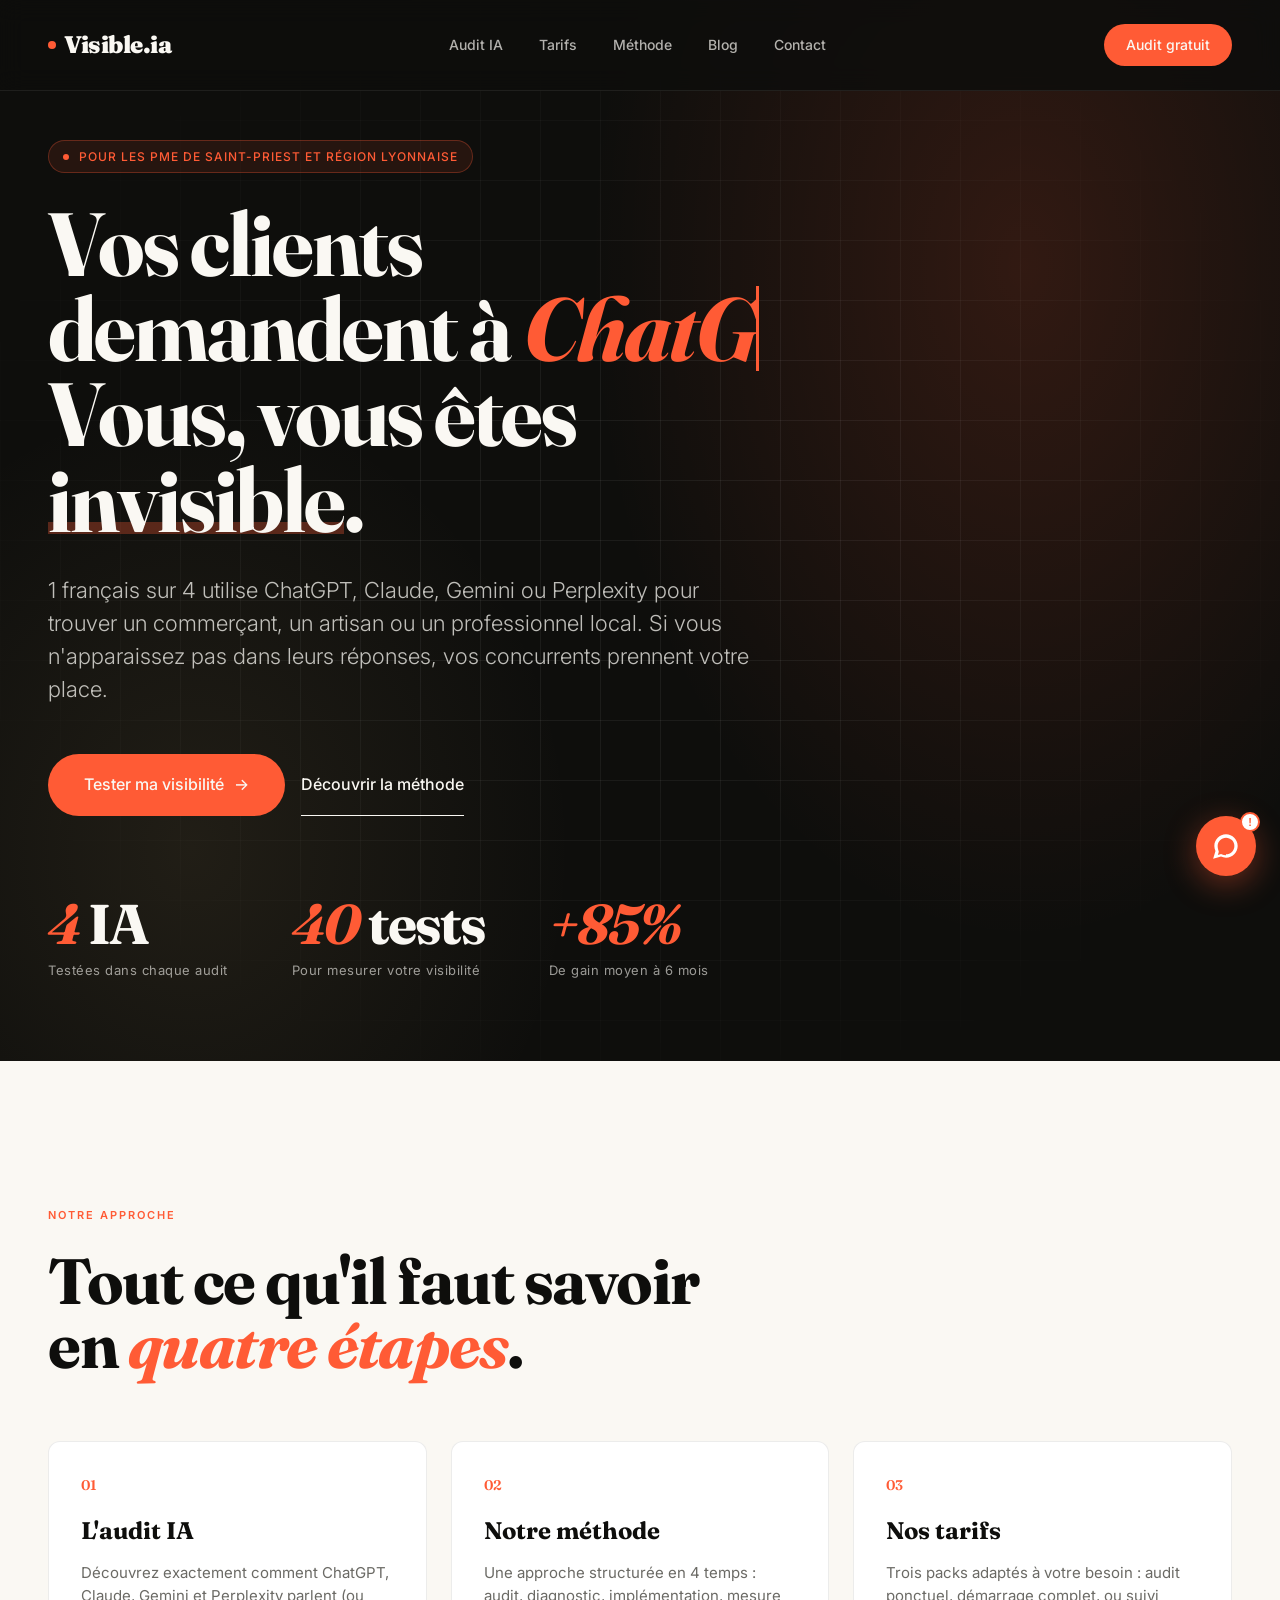
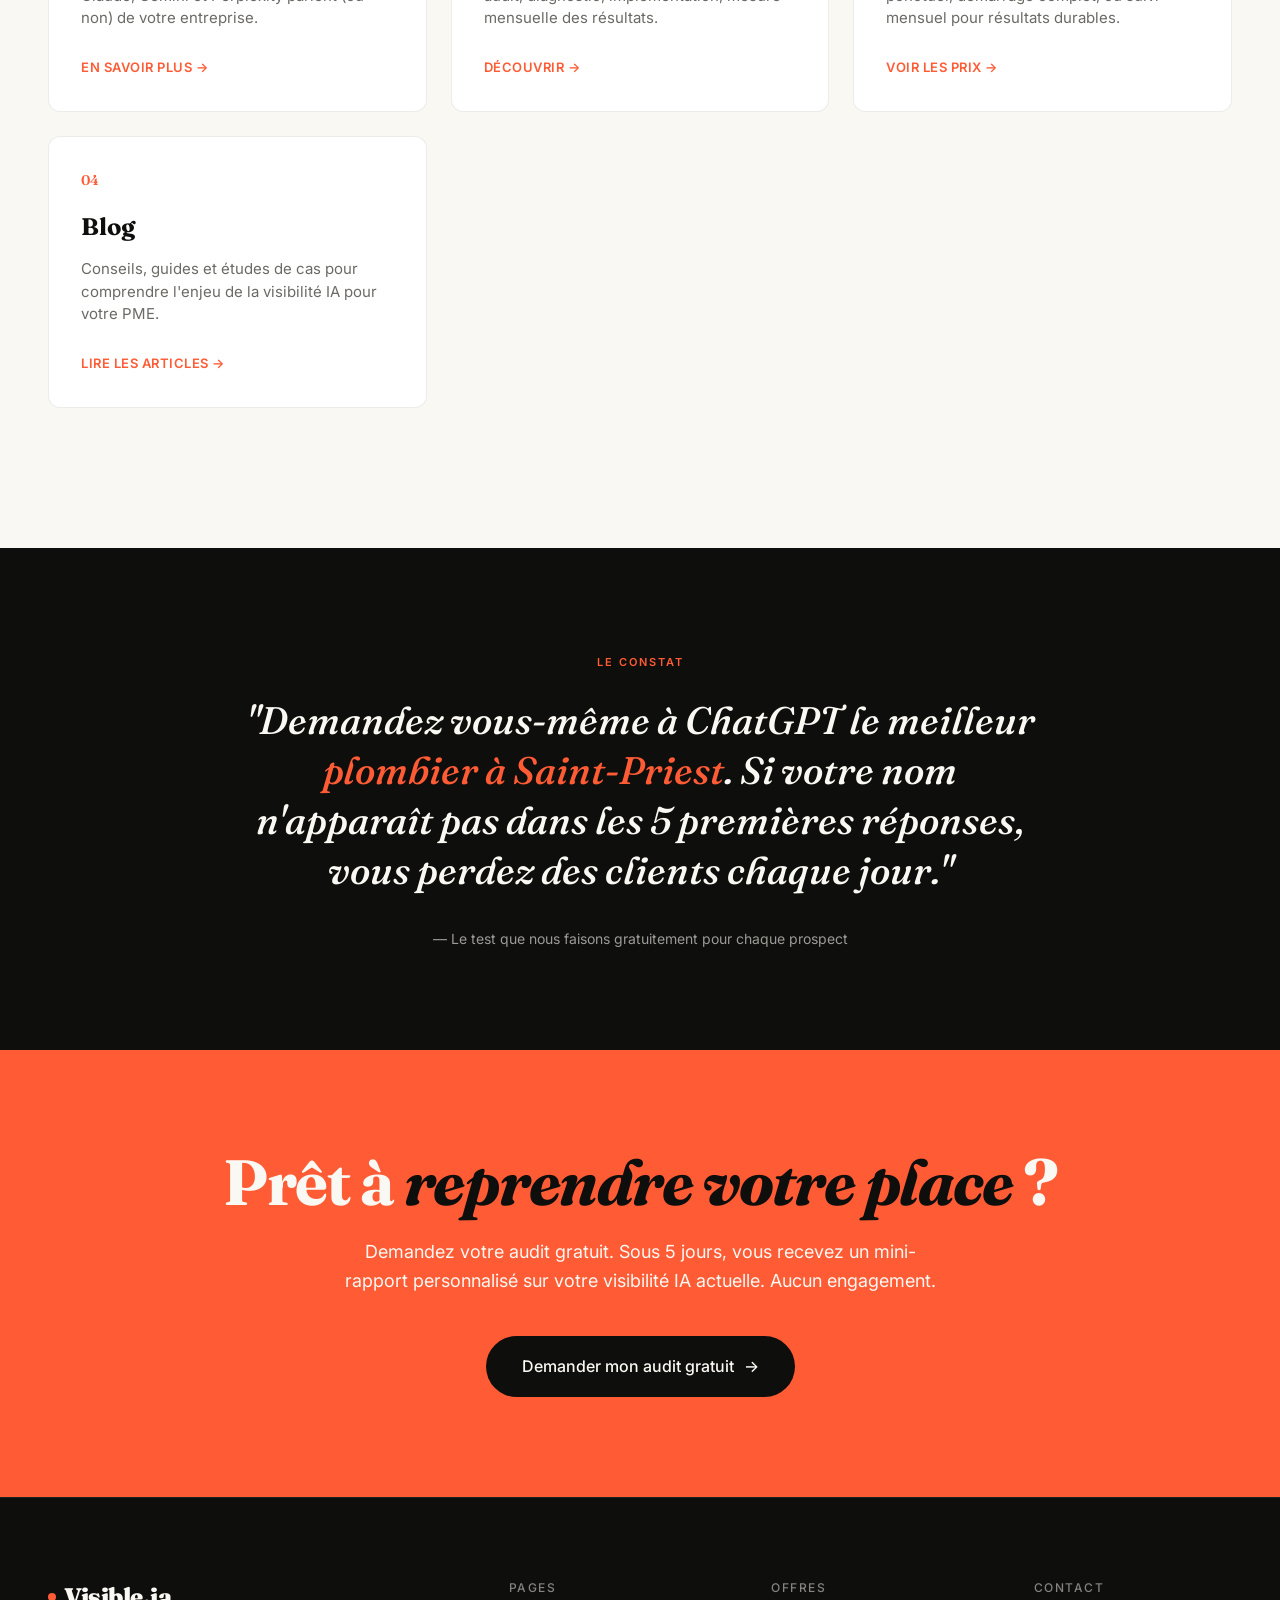
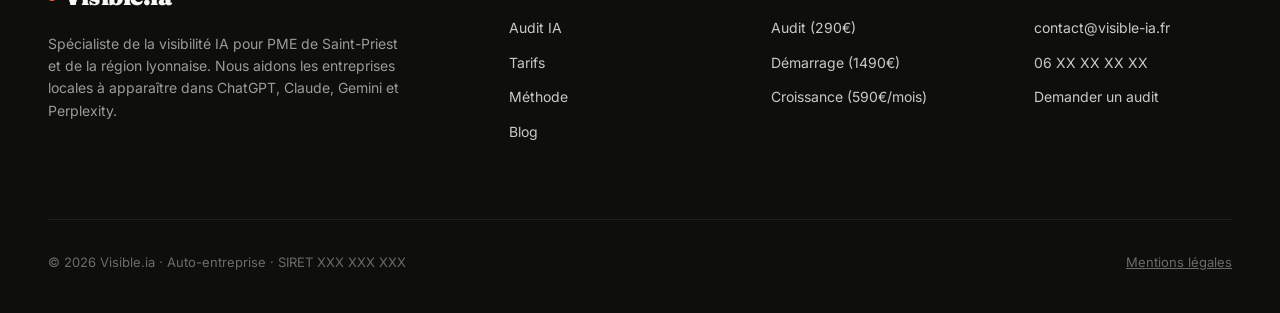
==== index.html @ 13fe8676 "Update index.html" ====
<!DOCTYPE html>
<html lang="fr">
<head>
<meta charset="UTF-8">
<meta name="viewport" content="width=device-width, initial-scale=1.0">
<title>Growth-Ia — Visibilité IA pour PME à Saint-Priest et région lyonnaise</title>
<meta name="description" content="Audit et optimisation de votre visibilité dans ChatGPT, Claude, Gemini et Perplexity. Pour les PME de Saint-Priest et de la région lyonnaise.">

<meta property="og:title" content="Visible.ia — Soyez visible dans ChatGPT, Claude, Gemini et Perplexity">
<meta property="og:description" content="Audit gratuit de votre visibilité IA pour les PME de Saint-Priest et région lyonnaise.">
<meta property="og:type" content="website">

<link rel="icon" href="data:image/svg+xml,<svg xmlns=%22http://www.w3.org/2000/svg%22 viewBox=%220 0 100 100%22><circle cx=%2250%22 cy=%2250%22 r=%2240%22 fill=%22%23ff5b35%22/></svg>">

<script type="application/ld+json">
{
  "@context": "https://schema.org",
  "@type": "ProfessionalService",
  "name": "Growth-Ia",
  "description": "Spécialiste de la visibilité IA pour PME. Audit et optimisation de votre présence dans ChatGPT, Claude, Gemini et Perplexity.",
  "address": {
    "@type": "PostalAddress",
    "addressLocality": "Saint-Priest",
    "postalCode": "69800",
    "addressCountry": "FR"
  },
  "areaServed": ["Saint-Priest", "Lyon", "Bron", "Vénissieux", "Mions", "Chassieu"],
  "priceRange": "€€",
  "url": "https://growth-ia.com"
}
</script>

<link rel="preconnect" href="https://fonts.googleapis.com">
<link rel="preconnect" href="https://fonts.gstatic.com" crossorigin>
<link href="https://fonts.googleapis.com/css2?family=Fraunces:opsz,wght@9..144,400;9..144,500;9..144,700;9..144,900&family=Inter:wght@300;400;500;600&family=JetBrains+Mono:wght@400;500&display=swap" rel="stylesheet">
<link rel="stylesheet" href="styles.css">

<style>
/* Styles spécifiques à la page d'accueil */
.hero {
  min-height: 100vh;
  padding: 140px 48px 80px;
  position: relative;
  display: flex;
  align-items: center;
  background: var(--bg);
}
.hero-bg {
  position: absolute;
  inset: 0;
  overflow: hidden;
  pointer-events: none;
}
.hero-bg::before {
  content: '';
  position: absolute;
  top: -50%; right: -20%;
  width: 80%; height: 150%;
  background: radial-gradient(ellipse at center, rgba(255, 91, 53, 0.15), transparent 60%);
  animation: float-bg 20s ease-in-out infinite;
}
.hero-bg::after {
  content: '';
  position: absolute;
  bottom: -30%; left: -20%;
  width: 70%; height: 100%;
  background: radial-gradient(ellipse at center, rgba(201, 169, 110, 0.1), transparent 60%);
  animation: float-bg 25s ease-in-out infinite reverse;
}
@keyframes float-bg {
  0%, 100% { transform: translate(0, 0); }
  50% { transform: translate(30px, -30px); }
}
.hero-grid {
  position: absolute;
  inset: 0;
  background-image: 
    linear-gradient(var(--grid) 1px, transparent 1px),
    linear-gradient(90deg, var(--grid) 1px, transparent 1px);
  background-size: 60px 60px;
  pointer-events: none;
  mask-image: radial-gradient(ellipse at center, black 30%, transparent 80%);
}
.hero-content {
  max-width: 1200px;
  margin: 0 auto;
  width: 100%;
  position: relative;
  z-index: 1;
}
.eyebrow {
  display: inline-flex;
  align-items: center;
  gap: 10px;
  padding: 6px 14px;
  background: rgba(255, 91, 53, 0.1);
  border: 1px solid rgba(255, 91, 53, 0.3);
  color: var(--accent);
  border-radius: 100px;
  font-size: 12px;
  font-weight: 500;
  letter-spacing: 1px;
  text-transform: uppercase;
  margin-bottom: 28px;
}
.eyebrow::before {
  content: '';
  width: 6px; height: 6px;
  background: var(--accent);
  border-radius: 50%;
  animation: pulse 2s infinite;
}
h1.hero-title {
  font-family: 'Fraunces', serif;
  font-size: clamp(48px, 7vw, 96px);
  font-weight: 700;
  line-height: 0.95;
  letter-spacing: -2px;
  margin-bottom: 32px;
}
h1.hero-title em { font-style: italic; color: var(--accent); font-weight: 400; }
h1.hero-title .underline {
  position: relative;
  display: inline-block;
}
h1.hero-title .underline::after {
  content: '';
  position: absolute;
  bottom: 8px; left: 0; right: 0;
  height: 12px;
  background: var(--accent);
  opacity: 0.3;
  z-index: -1;
}
.typewriter {
  color: var(--accent);
  font-style: italic;
  border-right: 3px solid var(--accent);
  animation: blink 0.8s step-end infinite;
  display: inline-block;
}
@keyframes blink { 50% { border-color: transparent; } }
.hero-subtitle {
  font-size: 22px;
  line-height: 1.5;
  max-width: 720px;
  color: rgba(250, 248, 243, 0.75);
  margin-bottom: 48px;
  font-weight: 300;
}
.hero-ctas {
  display: flex;
  gap: 16px;
  flex-wrap: wrap;
  align-items: center;
}
.btn-primary span { transition: transform 0.3s; }
.btn-primary:hover span { transform: translateX(4px); }
.hero-stats {
  display: flex;
  gap: 64px;
  margin-top: 80px;
  flex-wrap: wrap;
}
.stat .num {
  font-family: 'Fraunces', serif;
  font-size: 56px;
  font-weight: 700;
  letter-spacing: -2px;
  line-height: 1;
}
.stat .num em { color: var(--accent); font-style: italic; }
.stat .lbl {
  font-size: 13px;
  color: rgba(250, 248, 243, 0.6);
  margin-top: 8px;
  letter-spacing: 0.5px;
}

/* Sections d'aperçu */
.preview-section {
  padding: 140px 48px;
  background: var(--paper);
  color: var(--ink);
}
.preview-section.dark {
  background: var(--bg);
  color: var(--paper);
}
.preview-content { max-width: 1200px; margin: 0 auto; }

.cards-grid {
  display: grid;
  grid-template-columns: repeat(auto-fit, minmax(280px, 1fr));
  gap: 24px;
  margin-top: 64px;
}
.preview-card {
  background: white;
  border: 1px solid rgba(14, 14, 12, 0.08);
  border-radius: 12px;
  padding: 32px;
  transition: all 0.4s;
  text-decoration: none;
  color: var(--ink);
  display: block;
  position: relative;
  overflow: hidden;
}
.preview-section.dark .preview-card {
  background: rgba(250, 248, 243, 0.03);
  border-color: rgba(250, 248, 243, 0.1);
  color: var(--paper);
}
.preview-card::before {
  content: '';
  position: absolute;
  top: 0; left: 0;
  width: 100%; height: 3px;
  background: var(--accent);
  transform: scaleX(0);
  transform-origin: left;
  transition: transform 0.5s;
}
.preview-card:hover::before { transform: scaleX(1); }
.preview-card:hover {
  transform: translateY(-6px);
  box-shadow: 0 16px 32px rgba(14, 14, 12, 0.1);
  border-color: var(--accent);
}
.preview-card-num {
  font-family: 'Fraunces', serif;
  font-size: 14px;
  color: var(--accent);
  margin-bottom: 16px;
  font-weight: 600;
}
.preview-card h3 {
  font-family: 'Fraunces', serif;
  font-size: 24px;
  margin-bottom: 12px;
  font-weight: 700;
}
.preview-card p {
  color: var(--ink-soft);
  font-size: 15px;
  line-height: 1.5;
  margin-bottom: 24px;
}
.preview-section.dark .preview-card p { color: rgba(250, 248, 243, 0.6); }
.preview-card-link {
  font-size: 13px;
  font-weight: 600;
  color: var(--accent);
  letter-spacing: 0.5px;
  text-transform: uppercase;
  display: inline-flex;
  align-items: center;
  gap: 8px;
  transition: gap 0.3s;
}
.preview-card:hover .preview-card-link { gap: 14px; }

/* Section témoignage / preuve */
.proof {
  background: var(--bg);
  padding: 100px 48px;
  text-align: center;
}
.proof-content { max-width: 800px; margin: 0 auto; }
.proof blockquote {
  font-family: 'Fraunces', serif;
  font-size: clamp(28px, 3vw, 40px);
  line-height: 1.3;
  font-style: italic;
  margin-bottom: 32px;
  font-weight: 500;
}
.proof blockquote em { color: var(--accent); }
.proof-author {
  font-size: 14px;
  color: rgba(250, 248, 243, 0.6);
}

/* CTA final */
.cta-final {
  background: var(--accent);
  padding: 100px 48px;
  text-align: center;
}
.cta-final h2 {
  color: var(--paper);
  margin-bottom: 24px;
}
.cta-final h2 em {
  color: var(--ink);
  font-style: italic;
}
.cta-final p {
  font-size: 18px;
  margin-bottom: 40px;
  max-width: 600px;
  margin-left: auto;
  margin-right: auto;
}
.cta-final .btn-primary {
  background: var(--ink);
}
.cta-final .btn-primary:hover {
  background: #2a2a25;
}

@media (max-width: 768px) {
  .hero { padding: 120px 20px 60px; }
  .hero-stats { gap: 32px; margin-top: 56px; }
  .stat .num { font-size: 40px; }
  .preview-section, .proof, .cta-final { padding-left: 20px; padding-right: 20px; }
  .preview-section { padding-top: 80px; padding-bottom: 80px; }
  .proof, .cta-final { padding-top: 60px; padding-bottom: 60px; }
}
</style>
</head>
<body>

<div class="scroll-progress" id="scrollProgress"></div>

<!-- NAVIGATION -->
<nav id="nav">
  <a href="index.html" class="logo">
    <span class="logo-dot"></span>
    Visible.ia
  </a>
  <ul class="nav-links" id="navLinks">
    <li><a href="audit.html">Audit IA</a></li>
    <li><a href="tarifs.html">Tarifs</a></li>
    <li><a href="methode.html">Méthode</a></li>
    <li><a href="blog.html">Blog</a></li>
    <li><a href="contact.html">Contact</a></li>
  </ul>
  <a href="contact.html" class="cta-nav">Audit gratuit</a>
  <button class="menu-toggle">☰</button>
</nav>

<!-- HERO -->
<section class="hero">
  <div class="hero-bg"></div>
  <div class="hero-grid"></div>
  
  <div class="hero-content">
    <div class="eyebrow fade-in">Pour les PME de Saint-Priest et région lyonnaise</div>
    
    <h1 class="hero-title fade-in">
      Vos clients<br>
      demandent à <span class="typewriter" id="typewriter">ChatGPT</span><br>
      Vous, vous êtes<br>
      <span class="underline">invisible</span>.
    </h1>
    
    <p class="hero-subtitle fade-in">
      1 français sur 4 utilise ChatGPT, Claude, Gemini ou Perplexity pour trouver un commerçant, un artisan ou un professionnel local. Si vous n'apparaissez pas dans leurs réponses, vos concurrents prennent votre place.
    </p>
    
    <div class="hero-ctas fade-in">
      <a href="audit.html" class="btn-primary">
        Tester ma visibilité
        <span>→</span>
      </a>
      <a href="methode.html" class="btn-secondary">Découvrir la méthode</a>
    </div>
    
    <div class="hero-stats">
      <div class="stat fade-in">
        <div class="num"><em>4</em> IA</div>
        <div class="lbl">Testées dans chaque audit</div>
      </div>
      <div class="stat fade-in">
        <div class="num"><em>40</em> tests</div>
        <div class="lbl">Pour mesurer votre visibilité</div>
      </div>
      <div class="stat fade-in">
        <div class="num"><em>+85%</em></div>
        <div class="lbl">De gain moyen à 6 mois</div>
      </div>
    </div>
  </div>
</section>

<!-- APERÇU DES PAGES -->
<section class="preview-section">
  <div class="preview-content">
    <div class="section-label">Notre approche</div>
    <h2 class="section-title" style="color: var(--ink);">Tout ce qu'il faut savoir<br>en <em>quatre étapes</em>.</h2>
    
    <div class="cards-grid">
      <a href="audit.html" class="preview-card fade-in">
        <div class="preview-card-num">01</div>
        <h3>L'audit IA</h3>
        <p>Découvrez exactement comment ChatGPT, Claude, Gemini et Perplexity parlent (ou non) de votre entreprise.</p>
        <span class="preview-card-link">En savoir plus →</span>
      </a>
      
      <a href="methode.html" class="preview-card fade-in">
        <div class="preview-card-num">02</div>
        <h3>Notre méthode</h3>
        <p>Une approche structurée en 4 temps : audit, diagnostic, implémentation, mesure mensuelle des résultats.</p>
        <span class="preview-card-link">Découvrir →</span>
      </a>
      
      <a href="tarifs.html" class="preview-card fade-in">
        <div class="preview-card-num">03</div>
        <h3>Nos tarifs</h3>
        <p>Trois packs adaptés à votre besoin : audit ponctuel, démarrage complet, ou suivi mensuel pour résultats durables.</p>
        <span class="preview-card-link">Voir les prix →</span>
      </a>
      
      <a href="blog.html" class="preview-card fade-in">
        <div class="preview-card-num">04</div>
        <h3>Blog</h3>
        <p>Conseils, guides et études de cas pour comprendre l'enjeu de la visibilité IA pour votre PME.</p>
        <span class="preview-card-link">Lire les articles →</span>
      </a>
    </div>
  </div>
</section>

<!-- PROOF -->
<section class="proof">
  <div class="proof-content">
    <div class="section-label">Le constat</div>
    <blockquote class="fade-in">
      "Demandez vous-même à ChatGPT le meilleur <em>plombier à Saint-Priest</em>. Si votre nom n'apparaît pas dans les 5 premières réponses, vous perdez des clients chaque jour."
    </blockquote>
    <div class="proof-author">— Le test que nous faisons gratuitement pour chaque prospect</div>
  </div>
</section>

<!-- CTA FINAL -->
<section class="cta-final">
  <h2 class="section-title">Prêt à <em>reprendre votre place</em> ?</h2>
  <p>Demandez votre audit gratuit. Sous 5 jours, vous recevez un mini-rapport personnalisé sur votre visibilité IA actuelle. Aucun engagement.</p>
  <a href="contact.html" class="btn-primary">
    Demander mon audit gratuit
    <span>→</span>
  </a>
</section>

<!-- FOOTER -->
<footer>
  <div class="footer-content">
    <div>
      <a href="index.html" class="logo" style="margin-bottom: 16px;">
        <span class="logo-dot"></span>
        Visible.ia
      </a>
      <p class="footer-brand">
        Spécialiste de la visibilité IA pour PME de Saint-Priest et de la région lyonnaise. Nous aidons les entreprises locales à apparaître dans ChatGPT, Claude, Gemini et Perplexity.
      </p>
    </div>
    <div class="footer-col">
      <h4>Pages</h4>
      <a href="audit.html">Audit IA</a>
      <a href="tarifs.html">Tarifs</a>
      <a href="methode.html">Méthode</a>
      <a href="blog.html">Blog</a>
    </div>
    <div class="footer-col">
      <h4>Offres</h4>
      <a href="tarifs.html#audit">Audit (290€)</a>
      <a href="tarifs.html#demarrage">Démarrage (1490€)</a>
      <a href="tarifs.html#croissance">Croissance (590€/mois)</a>
    </div>
    <div class="footer-col">
      <h4>Contact</h4>
      <a href="mailto:contact@visible-ia.fr">contact@visible-ia.fr</a>
      <a href="tel:0600000000">06 XX XX XX XX</a>
      <a href="contact.html">Demander un audit</a>
    </div>
  </div>
  <div class="footer-bottom">
    <span>© 2026 Visible.ia · Auto-entreprise · SIRET XXX XXX XXX</span>
    <span><a href="mentions.html" style="color: inherit;">Mentions légales</a></span>
  </div>
</footer>

<!-- CHATBOT FLOTTANT -->
<button class="chat-bubble-trigger" id="chatTrigger" aria-label="Ouvrir le chat">
  <svg viewBox="0 0 24 24" xmlns="http://www.w3.org/2000/svg">
    <path d="M12 2C6.48 2 2 6.48 2 12c0 1.54.36 3 .97 4.29L1 23l6.71-1.97C9 21.64 10.46 22 12 22h.01c5.52 0 10-4.48 10-10S17.52 2 12 2zm.01 18c-1.36 0-2.69-.34-3.86-.97l-.28-.16-2.86.84.84-2.86-.16-.28C5.18 14.69 4.84 13.36 4.84 12c0-3.95 3.21-7.16 7.17-7.16 1.92 0 3.71.75 5.07 2.1 1.35 1.36 2.1 3.15 2.1 5.06 0 3.95-3.22 7.16-7.17 7.16z"/>
  </svg>
  <span class="chat-badge" id="chatBadge">!</span>
</button>

<div class="chat-window" id="chatWindow">
  <div class="chat-header">
    <div class="chat-avatar-bot">V</div>
    <div class="chat-header-info">
      <div class="name">Assistant Visible.ia</div>
      <div class="status">En ligne · Réponse instantanée</div>
    </div>
  </div>
  <div class="chat-messages" id="chatMessages"></div>
  <div class="chat-typing" id="chatTyping">
    <span></span><span></span><span></span>
  </div>
  <div class="chat-suggestions" id="chatSuggestions" style="display: none;"></div>
  <div class="chat-input-wrap">
    <input type="text" class="chat-input" id="chatInput" placeholder="Posez votre question..." autocomplete="off">
    <button class="chat-send" id="chatSend" aria-label="Envoyer">→</button>
  </div>
</div>

<script src="script.js"></script>

<script>
// Effet machine à écrire spécifique à la page d'accueil
const aiNames = ['ChatGPT', 'Claude', 'Gemini', 'Perplexity'];
const typewriter = document.getElementById('typewriter');
let twIndex = 0, charIndex = 0, isDeleting = false;

function typewriterEffect() {
  if (!typewriter) return;
  const current = aiNames[twIndex];
  if (!isDeleting) {
    typewriter.textContent = current.substring(0, charIndex + 1);
    charIndex++;
    if (charIndex === current.length) {
      isDeleting = true;
      setTimeout(typewriterEffect, 2000);
      return;
    }
    setTimeout(typewriterEffect, 100);
  } else {
    typewriter.textContent = current.substring(0, charIndex - 1);
    charIndex--;
    if (charIndex === 0) {
      isDeleting = false;
      twIndex = (twIndex + 1) % aiNames.length;
    }
    setTimeout(typewriterEffect, 50);
  }
}
setTimeout(typewriterEffect, 1500);
</script>

</body>
</html>
---- styles.css ----
/* ==========================================================================
   STYLES PARTAGÉS - Visible.ia
   Modifie les variables ci-dessous pour changer les couleurs partout
   ========================================================================== */
:root {
  --bg: #0e0e0c;
  --bg-light: #faf8f3;
  --ink: #0e0e0c;
  --ink-soft: #6b6a65;
  --paper: #faf8f3;
  --accent: #ff5b35;
  --accent-soft: #ffe8e0;
  --accent-dark: #e63d18;
  --border: #1a1a17;
  --gold: #c9a96e;
  --grid: rgba(255,255,255,0.06);
  --green: #10b981;
  --red: #ef4444;
}

* { margin: 0; padding: 0; box-sizing: border-box; }
html { scroll-behavior: smooth; }

body {
  font-family: 'Inter', -apple-system, sans-serif;
  background: var(--bg);
  color: var(--paper);
  line-height: 1.6;
  font-weight: 400;
  overflow-x: hidden;
}

.serif { font-family: 'Fraunces', Georgia, serif; }
.mono { font-family: 'JetBrains Mono', monospace; }

/* Page light (pages avec fond clair) */
body.light { background: var(--paper); color: var(--ink); }

/* ==========================================================================
   BARRE DE PROGRESSION DE SCROLL
   ========================================================================== */
.scroll-progress {
  position: fixed;
  top: 0; left: 0;
  height: 3px;
  background: linear-gradient(90deg, var(--accent), #ff8c66);
  z-index: 1000;
  width: 0%;
  transition: width 0.1s;
}

/* ==========================================================================
   NAVIGATION
   ========================================================================== */
nav {
  position: fixed;
  top: 0; left: 0; right: 0;
  z-index: 100;
  padding: 24px 48px;
  display: flex;
  justify-content: space-between;
  align-items: center;
  background: rgba(14, 14, 12, 0.85);
  backdrop-filter: blur(12px);
  border-bottom: 1px solid rgba(250, 248, 243, 0.08);
  transition: padding 0.3s;
}
nav.scrolled { padding: 16px 48px; }

body.light nav {
  background: rgba(250, 248, 243, 0.85);
  border-bottom: 1px solid rgba(14, 14, 12, 0.08);
}

.logo {
  font-family: 'Fraunces', serif;
  font-weight: 900;
  font-size: 24px;
  letter-spacing: -0.5px;
  color: var(--paper);
  text-decoration: none;
  display: flex;
  align-items: center;
  gap: 8px;
}
body.light .logo { color: var(--ink); }
.logo-dot {
  width: 8px;
  height: 8px;
  background: var(--accent);
  border-radius: 50%;
  animation: pulse 2s infinite;
}
@keyframes pulse {
  0%, 100% { opacity: 1; transform: scale(1); box-shadow: 0 0 0 0 rgba(255, 91, 53, 0.7); }
  50% { opacity: 0.7; transform: scale(1.3); box-shadow: 0 0 0 8px rgba(255, 91, 53, 0); }
}

.nav-links {
  display: flex;
  gap: 36px;
  list-style: none;
}
.nav-links a {
  color: var(--paper);
  text-decoration: none;
  font-size: 14px;
  font-weight: 500;
  opacity: 0.7;
  transition: opacity 0.3s;
  position: relative;
}
body.light .nav-links a { color: var(--ink); }
.nav-links a:hover, .nav-links a.active { opacity: 1; }
.nav-links a::after {
  content: '';
  position: absolute;
  bottom: -4px; left: 0;
  width: 0; height: 1px;
  background: var(--accent);
  transition: width 0.3s;
}
.nav-links a:hover::after, .nav-links a.active::after { width: 100%; }

.cta-nav {
  background: var(--accent);
  color: var(--paper);
  padding: 10px 22px;
  border-radius: 100px;
  text-decoration: none;
  font-size: 14px;
  font-weight: 500;
  transition: all 0.3s;
}
.cta-nav:hover { background: #ff7253; transform: translateY(-1px); }

.menu-toggle {
  display: none;
  background: none;
  border: 1px solid rgba(250,248,243,0.2);
  color: var(--paper);
  padding: 8px 12px;
  border-radius: 8px;
  font-size: 18px;
  cursor: pointer;
}
body.light .menu-toggle {
  border-color: rgba(14,14,12,0.2);
  color: var(--ink);
}

/* ==========================================================================
   COMPOSANTS COMMUNS
   ========================================================================== */
.section-label {
  display: inline-block;
  font-size: 11px;
  font-weight: 600;
  letter-spacing: 2px;
  text-transform: uppercase;
  color: var(--accent);
  margin-bottom: 24px;
}

h1.page-title, h2.section-title {
  font-family: 'Fraunces', serif;
  font-size: clamp(40px, 5vw, 72px);
  font-weight: 700;
  letter-spacing: -1.5px;
  line-height: 1;
  margin-bottom: 32px;
}
h1.page-title em, h2.section-title em {
  font-style: italic;
  color: var(--accent);
}

.btn-primary {
  background: var(--accent);
  color: var(--paper);
  padding: 18px 36px;
  border-radius: 100px;
  text-decoration: none;
  font-weight: 500;
  font-size: 16px;
  transition: all 0.3s;
  display: inline-flex;
  align-items: center;
  gap: 10px;
  border: none;
  cursor: pointer;
  font-family: inherit;
  position: relative;
  overflow: hidden;
}
.btn-primary::before {
  content: '';
  position: absolute;
  top: 0; left: -100%;
  width: 100%; height: 100%;
  background: linear-gradient(90deg, transparent, rgba(255,255,255,0.2), transparent);
  transition: left 0.6s;
}
.btn-primary:hover::before { left: 100%; }
.btn-primary:hover {
  background: #ff7253;
  transform: translateY(-2px);
  box-shadow: 0 12px 32px rgba(255, 91, 53, 0.4);
}

.btn-secondary {
  color: var(--paper);
  text-decoration: none;
  font-weight: 500;
  font-size: 16px;
  padding: 18px 0;
  border-bottom: 1px solid var(--paper);
  transition: opacity 0.3s;
}
body.light .btn-secondary { color: var(--ink); border-color: var(--ink); }
.btn-secondary:hover { opacity: 0.7; }

/* ==========================================================================
   PAGE HERO (commun aux pages internes)
   ========================================================================== */
.page-hero {
  padding: 180px 48px 80px;
  position: relative;
  background: var(--bg);
  border-bottom: 1px solid rgba(250, 248, 243, 0.08);
}
body.light .page-hero {
  background: var(--paper);
  border-bottom: 1px solid rgba(14, 14, 12, 0.08);
}
.page-hero-content { max-width: 1200px; margin: 0 auto; }
.page-hero-subtitle {
  font-size: 20px;
  line-height: 1.5;
  max-width: 700px;
  color: rgba(250, 248, 243, 0.7);
  font-weight: 300;
}
body.light .page-hero-subtitle { color: var(--ink-soft); }

/* ==========================================================================
   FOOTER
   ========================================================================== */
footer {
  background: var(--bg);
  color: var(--paper);
  padding: 80px 48px 40px;
  border-top: 1px solid rgba(250, 248, 243, 0.08);
}
.footer-content {
  max-width: 1200px;
  margin: 0 auto;
  display: grid;
  grid-template-columns: 2fr 1fr 1fr 1fr;
  gap: 64px;
  margin-bottom: 64px;
}
.footer-brand { font-size: 14px; color: rgba(250, 248, 243, 0.6); line-height: 1.6; max-width: 360px; }
.footer-col h4 {
  font-size: 12px;
  text-transform: uppercase;
  letter-spacing: 1.5px;
  margin-bottom: 20px;
  color: rgba(250, 248, 243, 0.5);
  font-weight: 500;
}
.footer-col a {
  display: block;
  color: var(--paper);
  text-decoration: none;
  font-size: 14px;
  margin-bottom: 12px;
  opacity: 0.8;
  transition: opacity 0.2s;
}
.footer-col a:hover { opacity: 1; }
.footer-bottom {
  max-width: 1200px;
  margin: 0 auto;
  padding-top: 32px;
  border-top: 1px solid rgba(250, 248, 243, 0.08);
  display: flex;
  justify-content: space-between;
  font-size: 13px;
  color: rgba(250, 248, 243, 0.4);
  flex-wrap: wrap;
  gap: 16px;
}

/* ==========================================================================
   ANIMATIONS REVEAL
   ========================================================================== */
.fade-in {
  opacity: 0;
  transform: translateY(20px);
  transition: opacity 0.8s, transform 0.8s;
}
.fade-in.visible { opacity: 1; transform: translateY(0); }

/* ==========================================================================
   CHATBOT FLOTTANT
   ========================================================================== */
.chat-bubble-trigger {
  position: fixed;
  bottom: 24px;
  right: 24px;
  z-index: 90;
  width: 60px;
  height: 60px;
  background: var(--accent);
  border-radius: 50%;
  border: none;
  cursor: pointer;
  display: flex;
  align-items: center;
  justify-content: center;
  box-shadow: 0 8px 32px rgba(255, 91, 53, 0.4);
  transition: all 0.3s;
  animation: chatPulse 2s infinite;
}
@keyframes chatPulse {
  0%, 100% { box-shadow: 0 8px 32px rgba(255, 91, 53, 0.4), 0 0 0 0 rgba(255, 91, 53, 0.5); }
  50% { box-shadow: 0 8px 32px rgba(255, 91, 53, 0.4), 0 0 0 16px rgba(255, 91, 53, 0); }
}
.chat-bubble-trigger:hover { transform: scale(1.1); }
.chat-bubble-trigger svg {
  width: 28px;
  height: 28px;
  fill: white;
  transition: transform 0.3s;
}
.chat-bubble-trigger.open svg { transform: rotate(180deg); }

.chat-bubble-trigger .chat-badge {
  position: absolute;
  top: -4px; right: -4px;
  background: white;
  color: var(--accent);
  font-size: 11px;
  font-weight: 700;
  width: 20px;
  height: 20px;
  border-radius: 50%;
  display: flex;
  align-items: center;
  justify-content: center;
  border: 2px solid var(--accent);
}

.chat-window {
  position: fixed;
  bottom: 100px;
  right: 24px;
  z-index: 91;
  width: 380px;
  max-width: calc(100vw - 48px);
  height: 560px;
  max-height: calc(100vh - 140px);
  background: var(--paper);
  border-radius: 16px;
  box-shadow: 0 24px 60px rgba(0, 0, 0, 0.3);
  display: none;
  flex-direction: column;
  overflow: hidden;
  animation: chatSlideUp 0.3s ease;
}
.chat-window.open { display: flex; }
@keyframes chatSlideUp {
  from { opacity: 0; transform: translateY(20px); }
  to { opacity: 1; transform: translateY(0); }
}

.chat-header {
  background: var(--ink);
  color: var(--paper);
  padding: 20px;
  display: flex;
  align-items: center;
  gap: 12px;
}
.chat-avatar-bot {
  width: 40px;
  height: 40px;
  background: var(--accent);
  border-radius: 50%;
  display: flex;
  align-items: center;
  justify-content: center;
  font-family: 'Fraunces', serif;
  font-weight: 900;
  font-size: 18px;
  position: relative;
}
.chat-avatar-bot::after {
  content: '';
  position: absolute;
  bottom: 2px; right: 2px;
  width: 10px;
  height: 10px;
  background: var(--green);
  border-radius: 50%;
  border: 2px solid var(--ink);
}
.chat-header-info .name { font-weight: 600; font-size: 15px; }
.chat-header-info .status { font-size: 12px; opacity: 0.7; }

.chat-messages {
  flex: 1;
  overflow-y: auto;
  padding: 20px;
  display: flex;
  flex-direction: column;
  gap: 12px;
  background: var(--paper);
  color: var(--ink);
}
.chat-msg {
  max-width: 85%;
  padding: 12px 16px;
  border-radius: 16px;
  font-size: 14px;
  line-height: 1.5;
  word-wrap: break-word;
  animation: msgIn 0.3s ease;
}
@keyframes msgIn {
  from { opacity: 0; transform: translateY(10px); }
  to { opacity: 1; transform: translateY(0); }
}
.chat-msg.bot {
  background: rgba(14, 14, 12, 0.06);
  align-self: flex-start;
  border-bottom-left-radius: 4px;
}
.chat-msg.user {
  background: var(--ink);
  color: var(--paper);
  align-self: flex-end;
  border-bottom-right-radius: 4px;
}
.chat-msg.error {
  background: #fee;
  color: #c00;
  align-self: flex-start;
  font-size: 13px;
}

.chat-typing {
  align-self: flex-start;
  background: rgba(14, 14, 12, 0.06);
  padding: 12px 16px;
  border-radius: 16px;
  border-bottom-left-radius: 4px;
  display: none;
}
.chat-typing.show { display: flex; gap: 4px; }
.chat-typing span {
  width: 6px; height: 6px;
  background: var(--ink-soft);
  border-radius: 50%;
  animation: typing 1.4s infinite;
}
.chat-typing span:nth-child(2) { animation-delay: 0.2s; }
.chat-typing span:nth-child(3) { animation-delay: 0.4s; }
@keyframes typing {
  0%, 60%, 100% { transform: translateY(0); opacity: 0.5; }
  30% { transform: translateY(-6px); opacity: 1; }
}

.chat-suggestions {
  padding: 12px 20px;
  display: flex;
  flex-wrap: wrap;
  gap: 8px;
  border-top: 1px solid rgba(14, 14, 12, 0.08);
  background: var(--paper);
}
.chat-suggestion {
  background: rgba(255, 91, 53, 0.1);
  border: 1px solid rgba(255, 91, 53, 0.3);
  color: var(--accent);
  padding: 6px 12px;
  border-radius: 100px;
  font-size: 12px;
  cursor: pointer;
  font-family: inherit;
  transition: all 0.2s;
}
.chat-suggestion:hover { background: var(--accent); color: white; }

.chat-input-wrap {
  padding: 16px 20px;
  border-top: 1px solid rgba(14, 14, 12, 0.08);
  background: var(--paper);
  display: flex;
  gap: 8px;
}
.chat-input {
  flex: 1;
  padding: 12px 16px;
  border: 1px solid rgba(14, 14, 12, 0.15);
  border-radius: 100px;
  font-size: 14px;
  font-family: inherit;
  outline: none;
  background: white;
  color: var(--ink);
}
.chat-input:focus { border-color: var(--accent); }
.chat-send {
  background: var(--accent);
  border: none;
  color: white;
  width: 44px;
  height: 44px;
  border-radius: 50%;
  cursor: pointer;
  font-size: 18px;
  transition: all 0.2s;
}
.chat-send:hover { background: #ff7253; transform: rotate(-15deg); }
.chat-send:disabled { opacity: 0.5; cursor: not-allowed; }

/* ==========================================================================
   RESPONSIVE
   ========================================================================== */
@media (max-width: 768px) {
  nav { padding: 16px 20px; }
  nav.scrolled { padding: 12px 20px; }
  .nav-links { display: none; }
  .menu-toggle { display: block; }
  .nav-links.mobile-open {
    display: flex;
    position: absolute;
    top: 100%;
    left: 0; right: 0;
    background: rgba(14, 14, 12, 0.98);
    flex-direction: column;
    padding: 24px;
    gap: 20px;
    border-top: 1px solid rgba(250, 248, 243, 0.08);
  }
  body.light .nav-links.mobile-open { background: rgba(250, 248, 243, 0.98); }
  .page-hero { padding: 140px 20px 60px; }
  .footer-content { grid-template-columns: 1fr; gap: 40px; }
  footer { padding: 60px 20px 30px; }
  .chat-bubble-trigger { bottom: 16px; right: 16px; width: 56px; height: 56px; }
  .chat-window { bottom: 84px; right: 16px; width: calc(100vw - 32px); height: calc(100vh - 110px); }
}
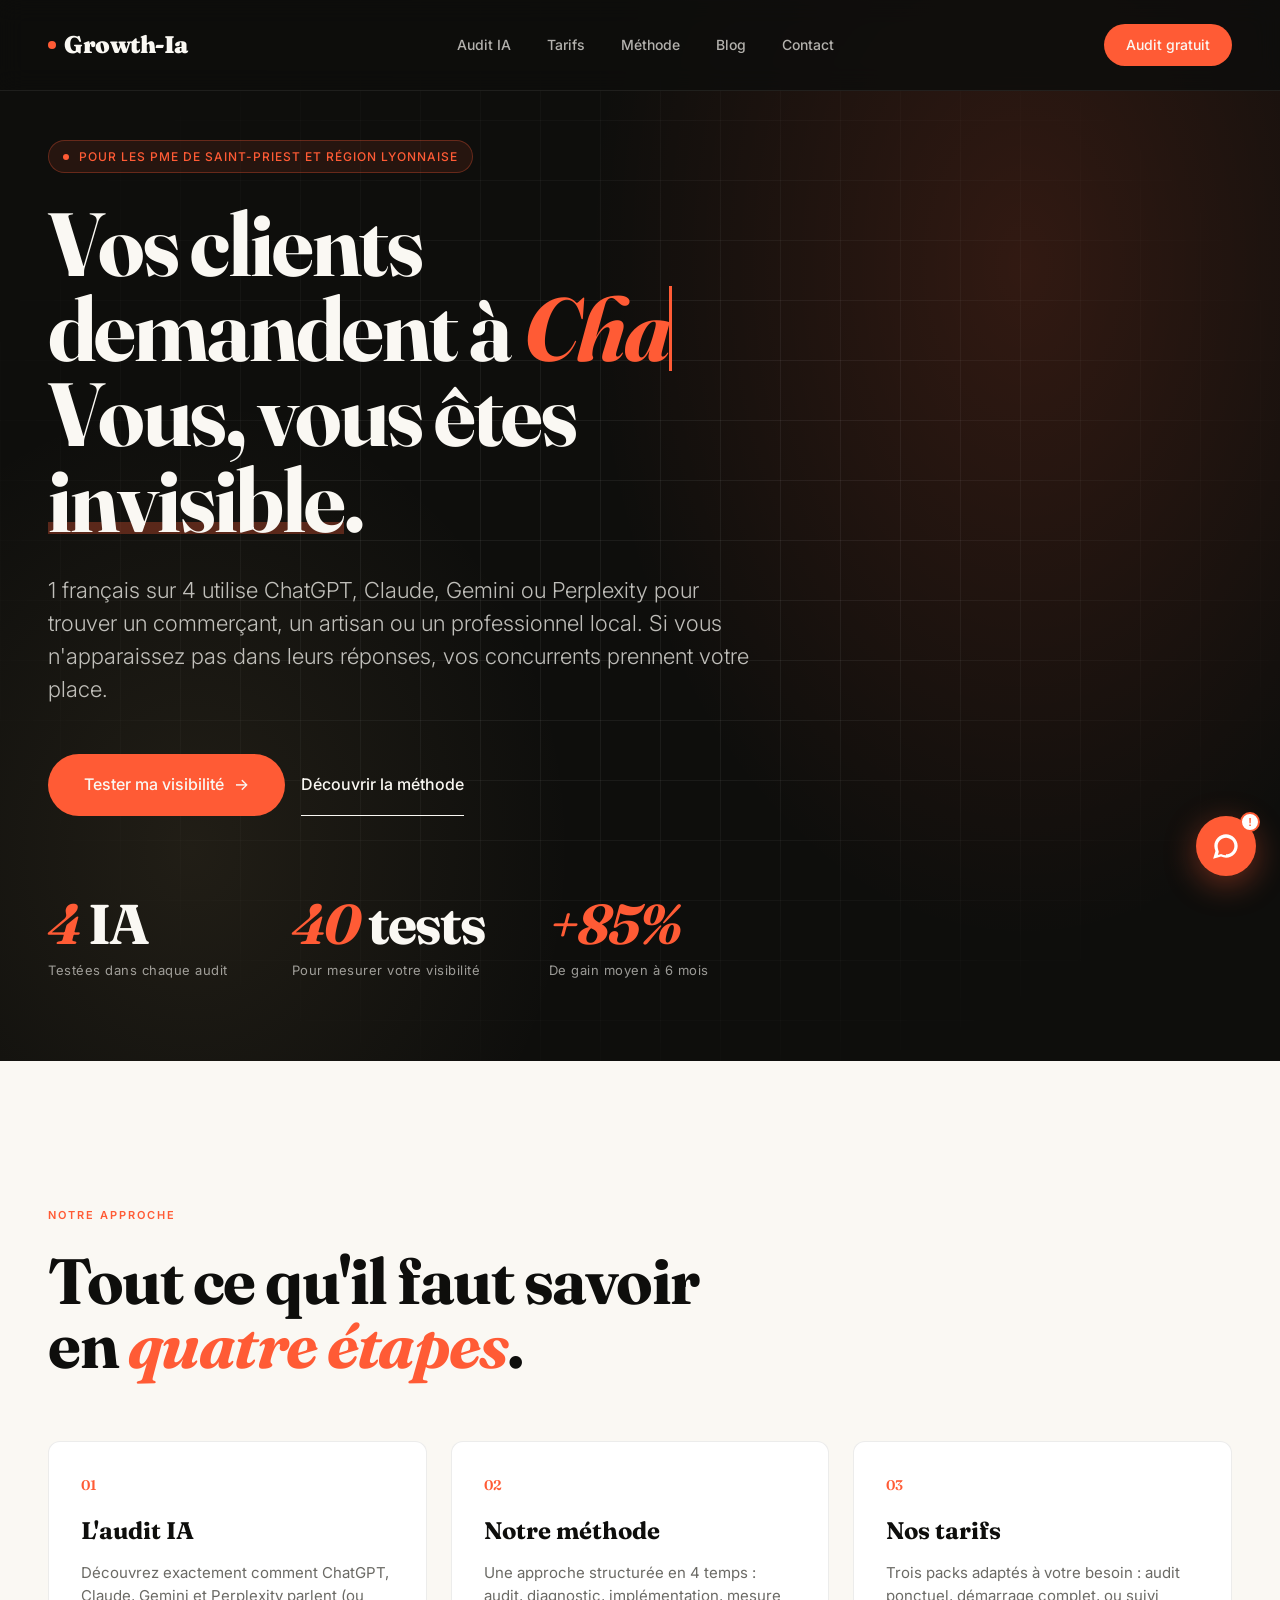
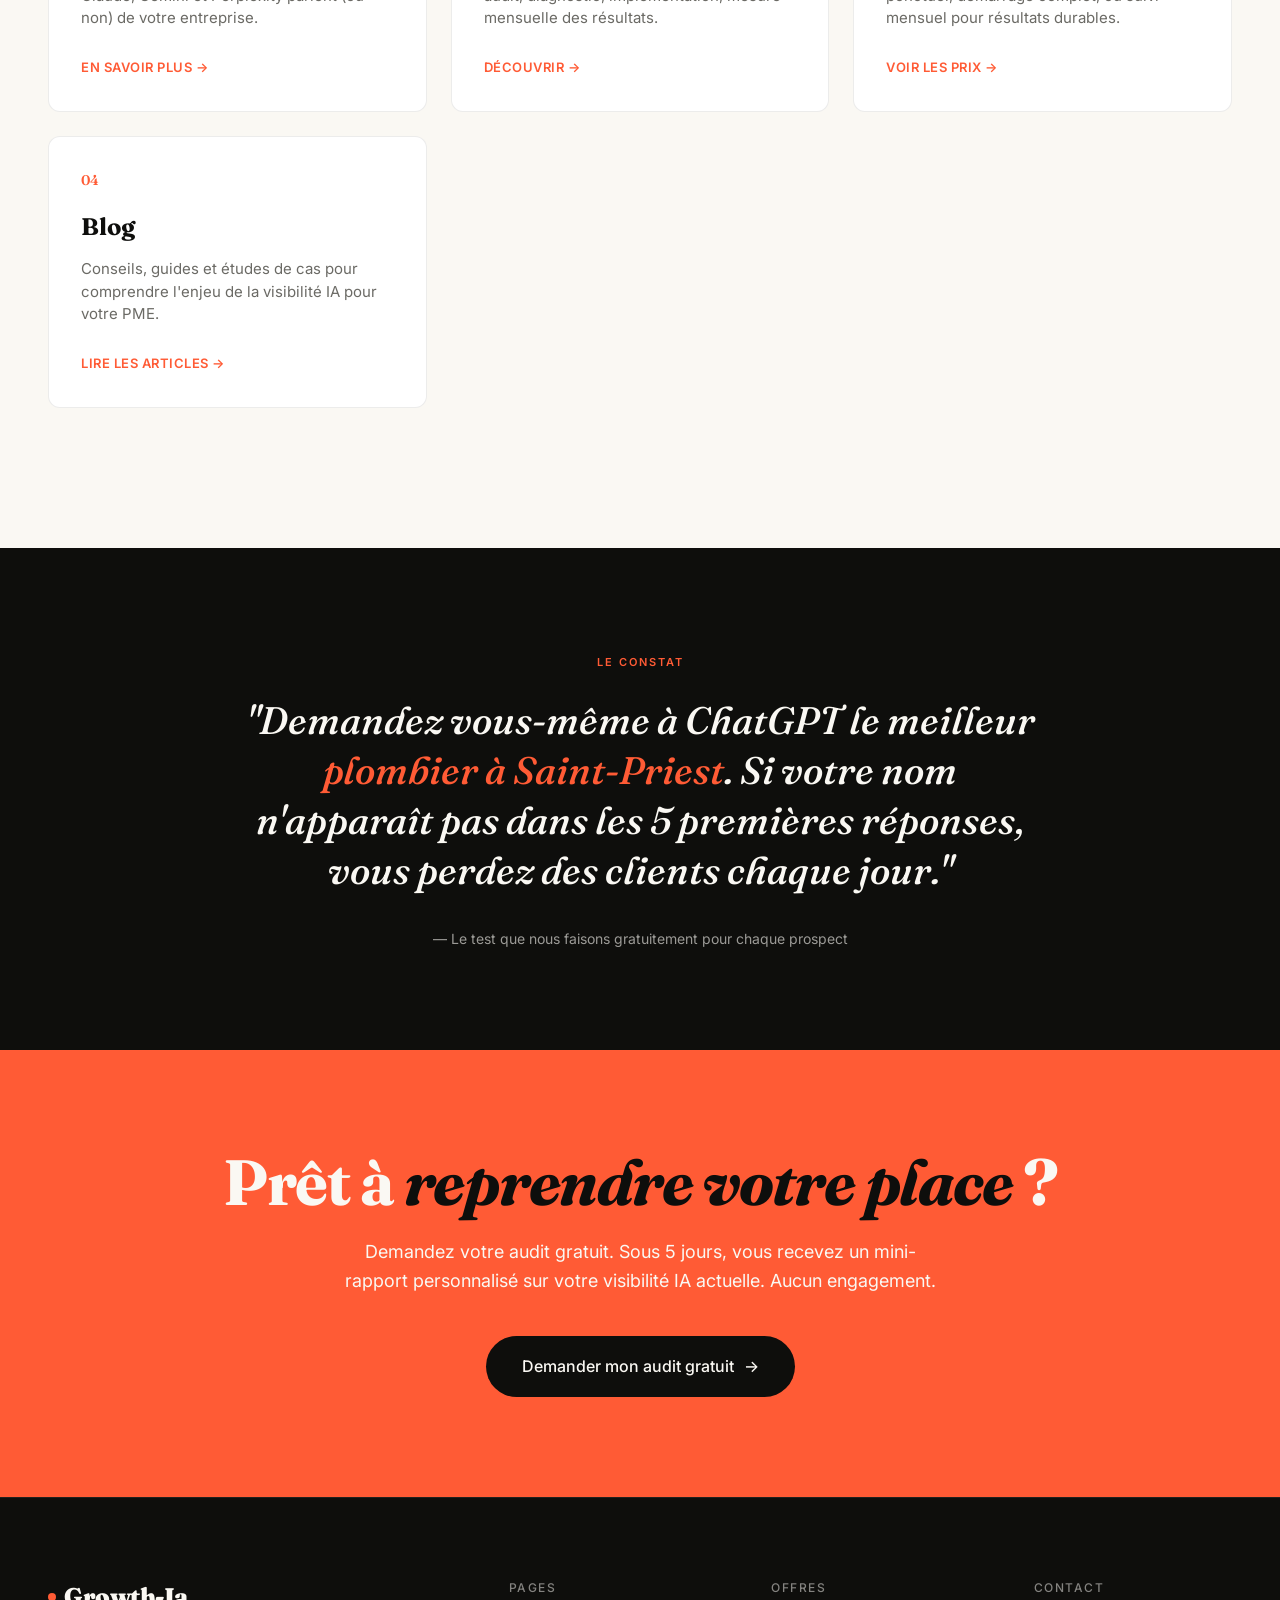
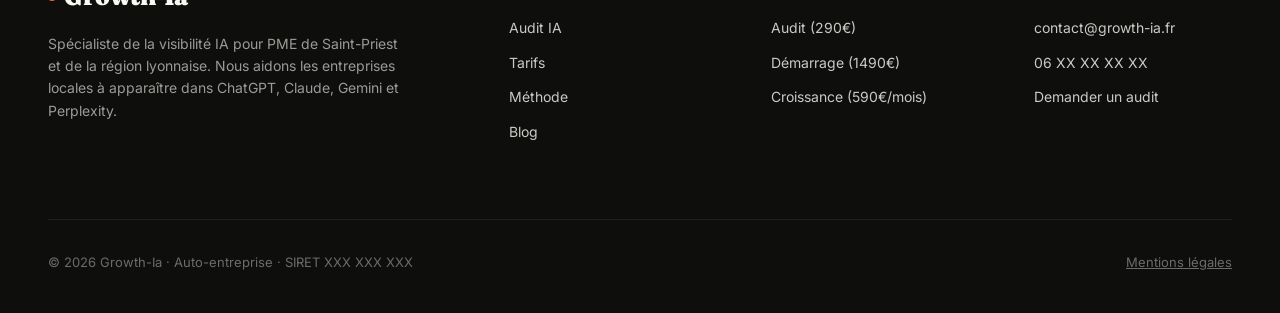
==== commit 1ed65b22: "mail" ====
--- a/index.html
+++ b/index.html
@@ -6,7 +6,7 @@
 <title>Growth-Ia — Visibilité IA pour PME à Saint-Priest et région lyonnaise</title>
 <meta name="description" content="Audit et optimisation de votre visibilité dans ChatGPT, Claude, Gemini et Perplexity. Pour les PME de Saint-Priest et de la région lyonnaise.">
 
-<meta property="og:title" content="Visible.ia — Soyez visible dans ChatGPT, Claude, Gemini et Perplexity">
+<meta property="og:title" content="Growth-Ia — Soyez visible dans ChatGPT, Claude, Gemini et Perplexity">
 <meta property="og:description" content="Audit gratuit de votre visibilité IA pour les PME de Saint-Priest et région lyonnaise.">
 <meta property="og:type" content="website">
 
@@ -328,7 +328,7 @@
 <nav id="nav">
   <a href="index.html" class="logo">
     <span class="logo-dot"></span>
-    Visible.ia
+    Growth-Ia
   </a>
   <ul class="nav-links" id="navLinks">
     <li><a href="audit.html">Audit IA</a></li>
@@ -450,7 +450,7 @@
     <div>
       <a href="index.html" class="logo" style="margin-bottom: 16px;">
         <span class="logo-dot"></span>
-        Visible.ia
+        Growth-Ia
       </a>
       <p class="footer-brand">
         Spécialiste de la visibilité IA pour PME de Saint-Priest et de la région lyonnaise. Nous aidons les entreprises locales à apparaître dans ChatGPT, Claude, Gemini et Perplexity.
@@ -471,13 +471,13 @@
     </div>
     <div class="footer-col">
       <h4>Contact</h4>
-      <a href="mailto:contact@visible-ia.fr">contact@visible-ia.fr</a>
+      <a href="mailto:contact@growth-ia.fr">contact@growth-ia.fr</a>
       <a href="tel:0600000000">06 XX XX XX XX</a>
       <a href="contact.html">Demander un audit</a>
     </div>
   </div>
   <div class="footer-bottom">
-    <span>© 2026 Visible.ia · Auto-entreprise · SIRET XXX XXX XXX</span>
+    <span>© 2026 Growth-Ia · Auto-entreprise · SIRET XXX XXX XXX</span>
     <span><a href="mentions.html" style="color: inherit;">Mentions légales</a></span>
   </div>
 </footer>
@@ -494,7 +494,7 @@
   <div class="chat-header">
     <div class="chat-avatar-bot">V</div>
     <div class="chat-header-info">
-      <div class="name">Assistant Visible.ia</div>
+      <div class="name">Assistant Growth-Ia</div>
       <div class="status">En ligne · Réponse instantanée</div>
     </div>
   </div>
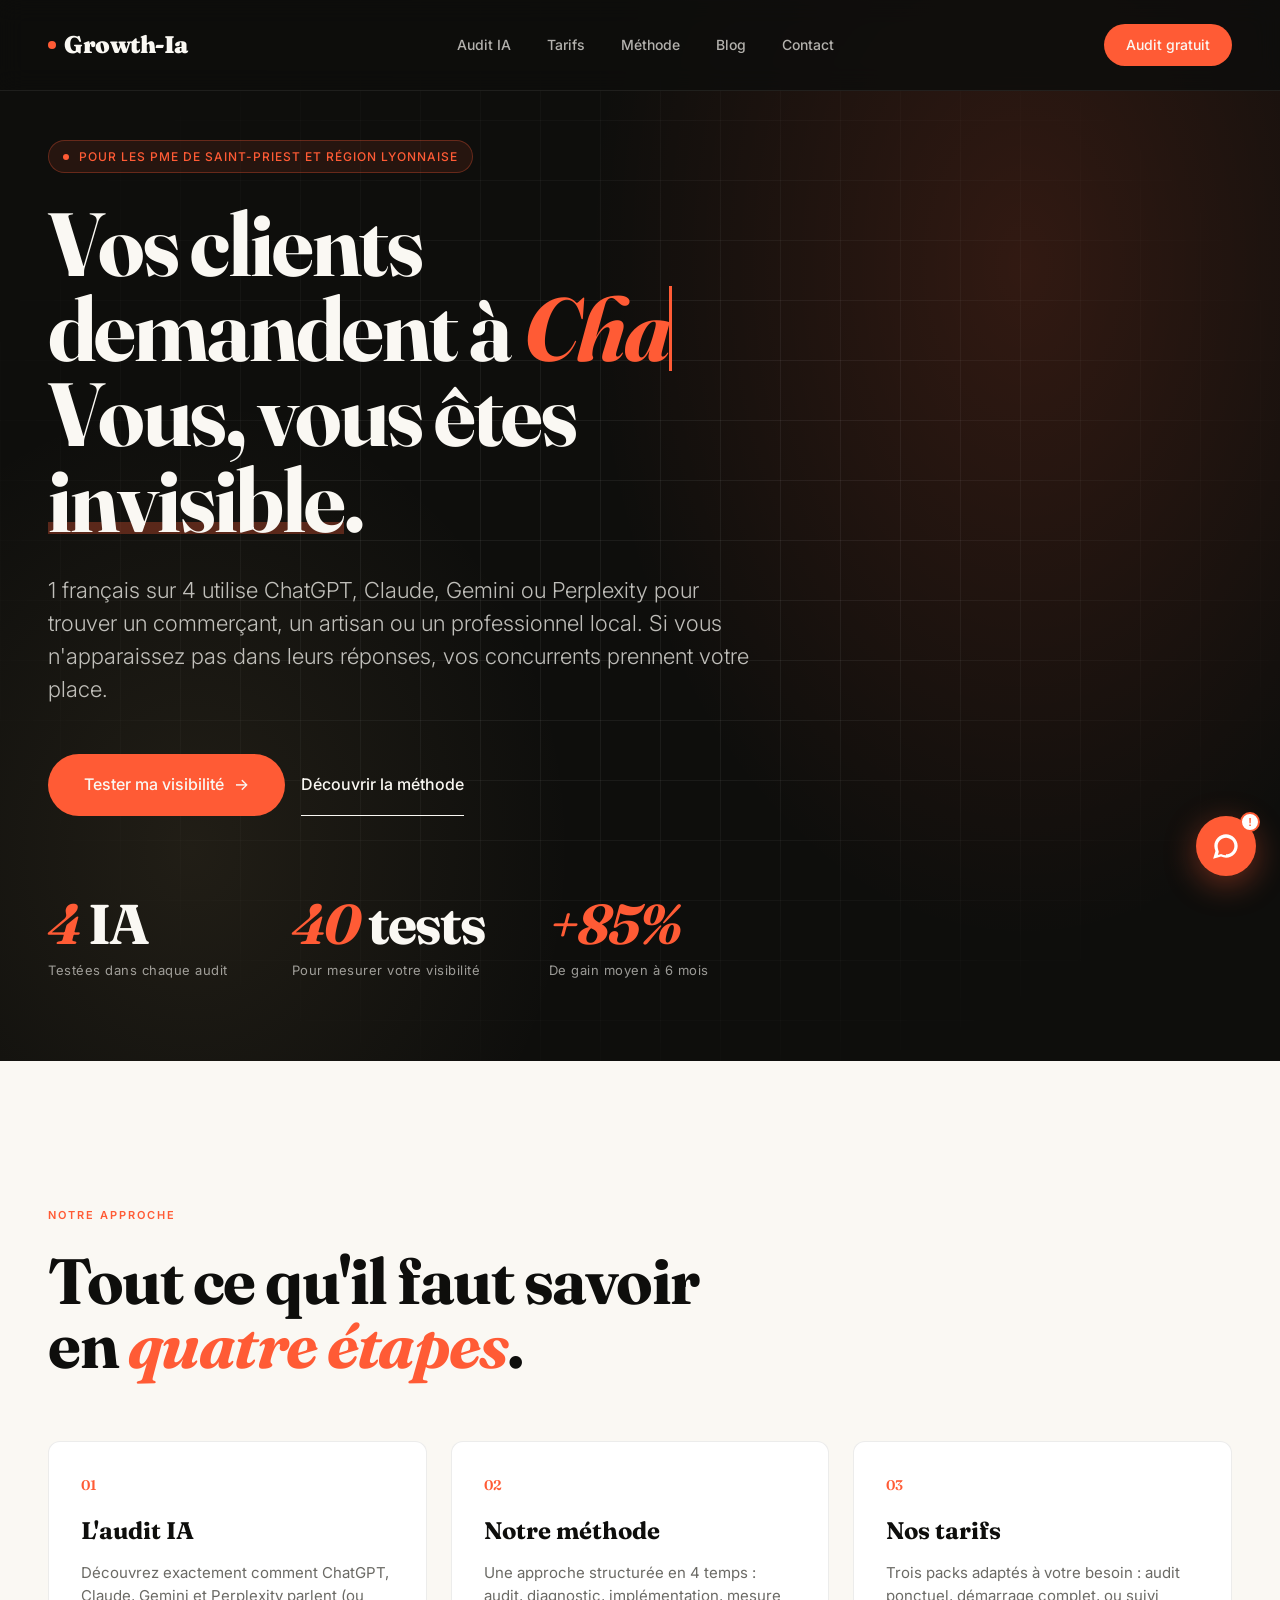
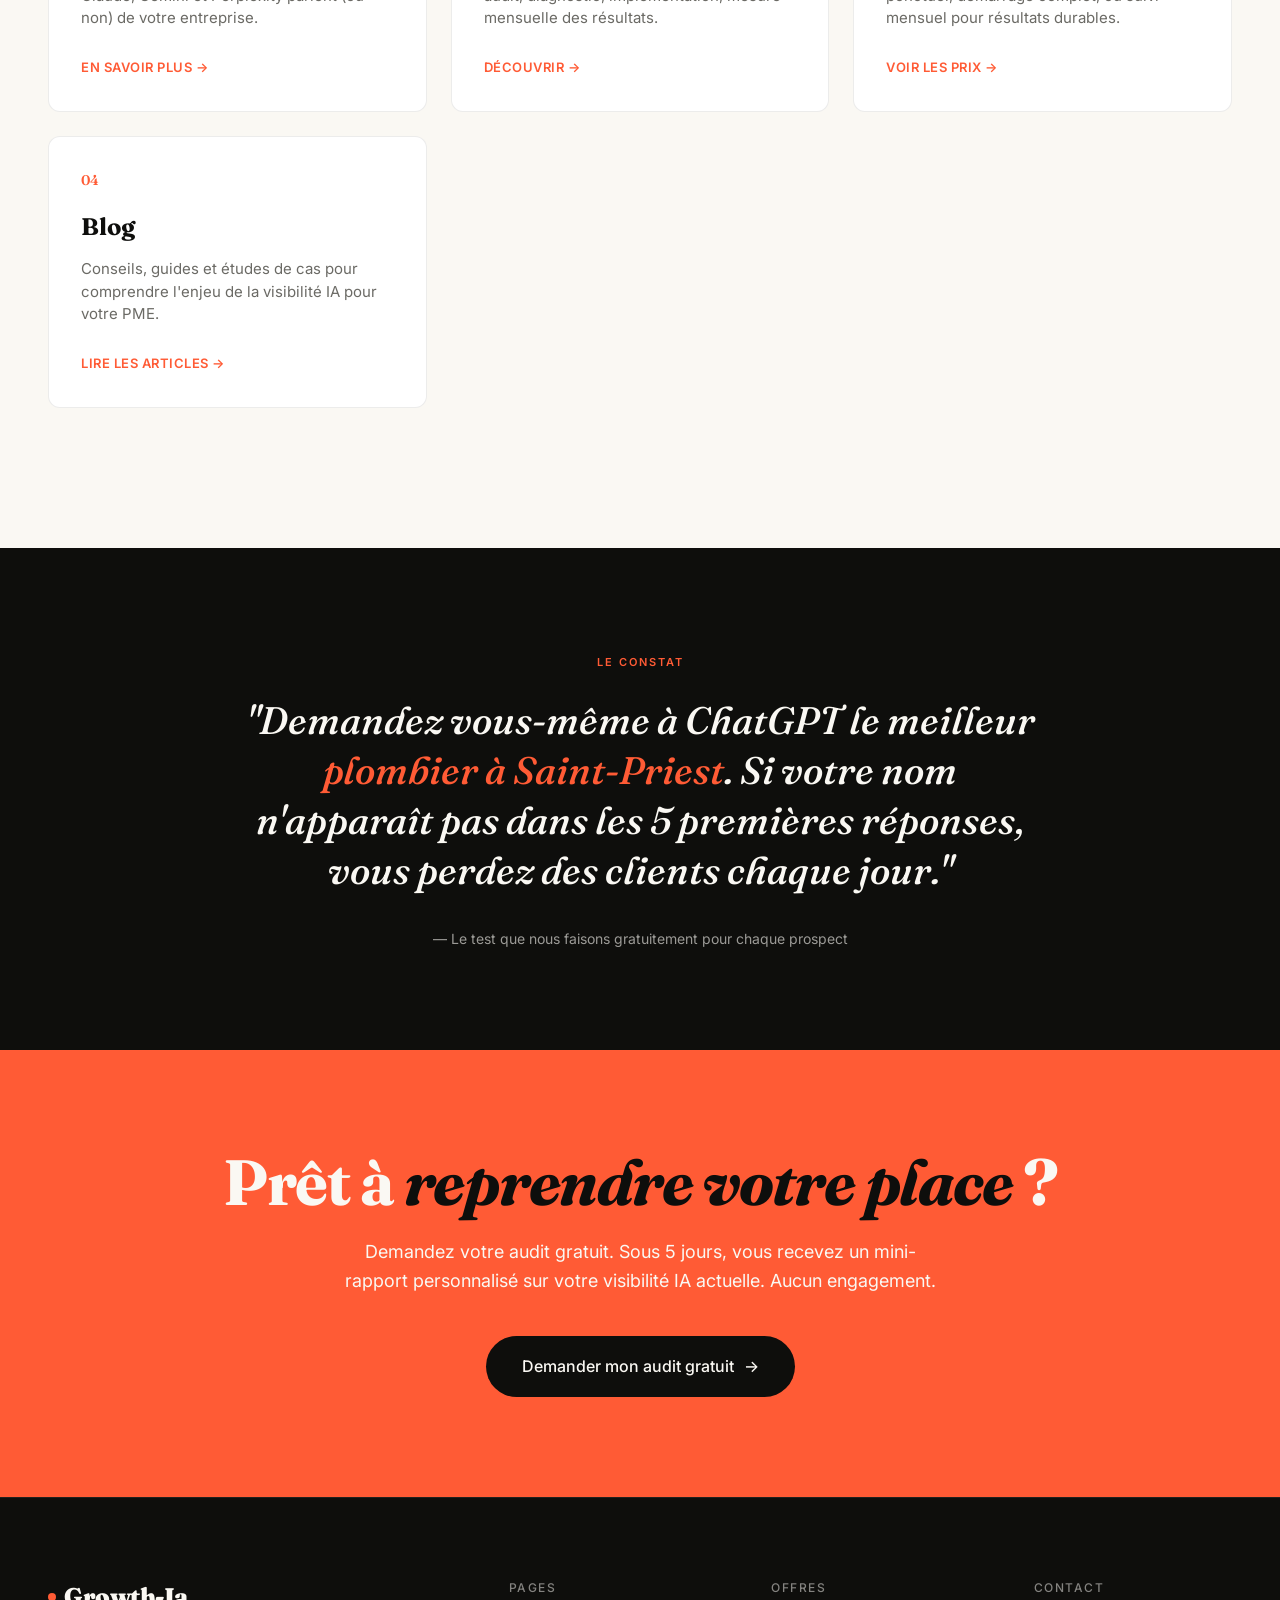
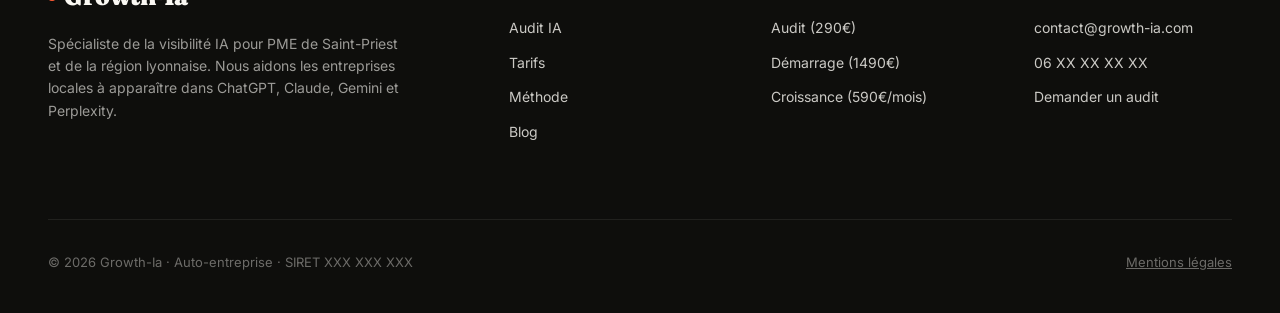
==== commit ab83a7bf: "new again for mail" ====
--- a/index.html
+++ b/index.html
@@ -471,7 +471,7 @@
     </div>
     <div class="footer-col">
       <h4>Contact</h4>
-      <a href="mailto:contact@growth-ia.fr">contact@growth-ia.fr</a>
+      <a href="mailto:contact@growth-ia.com">contact@growth-ia.com</a>
       <a href="tel:0600000000">06 XX XX XX XX</a>
       <a href="contact.html">Demander un audit</a>
     </div>
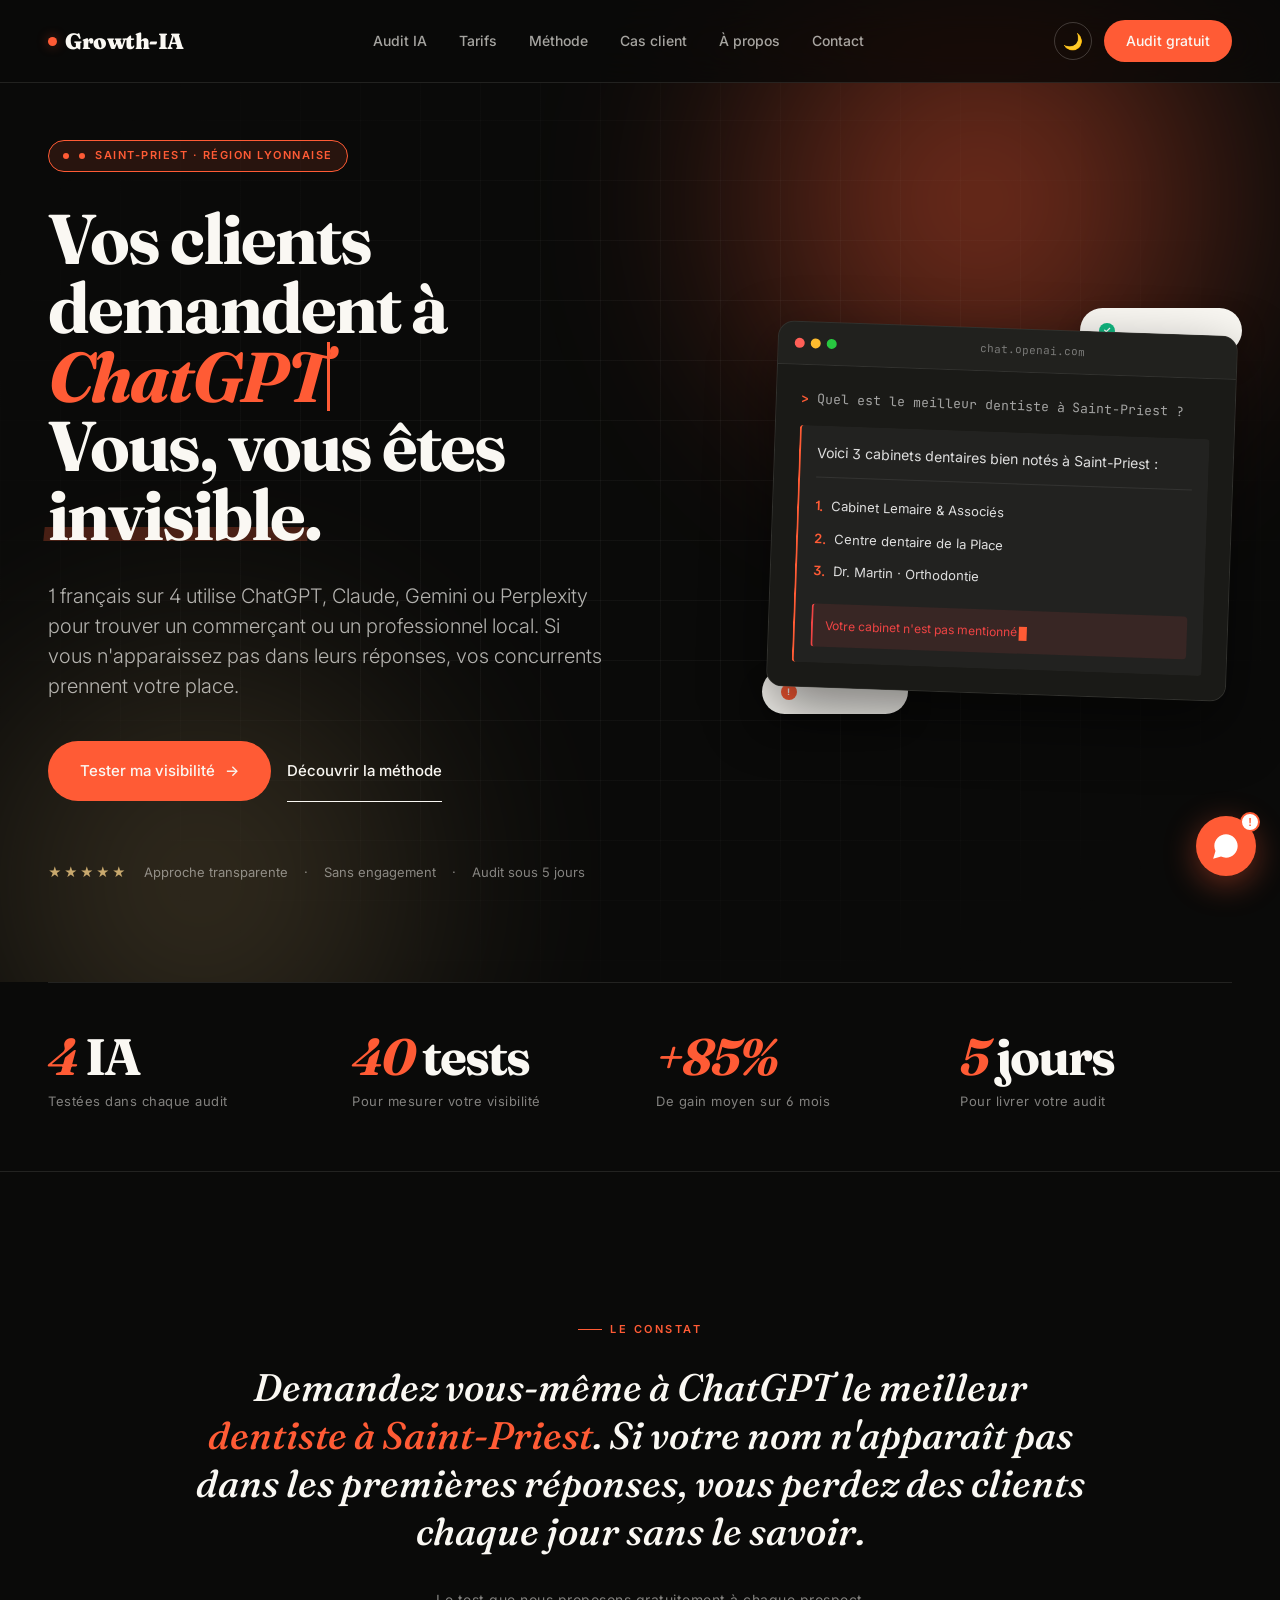
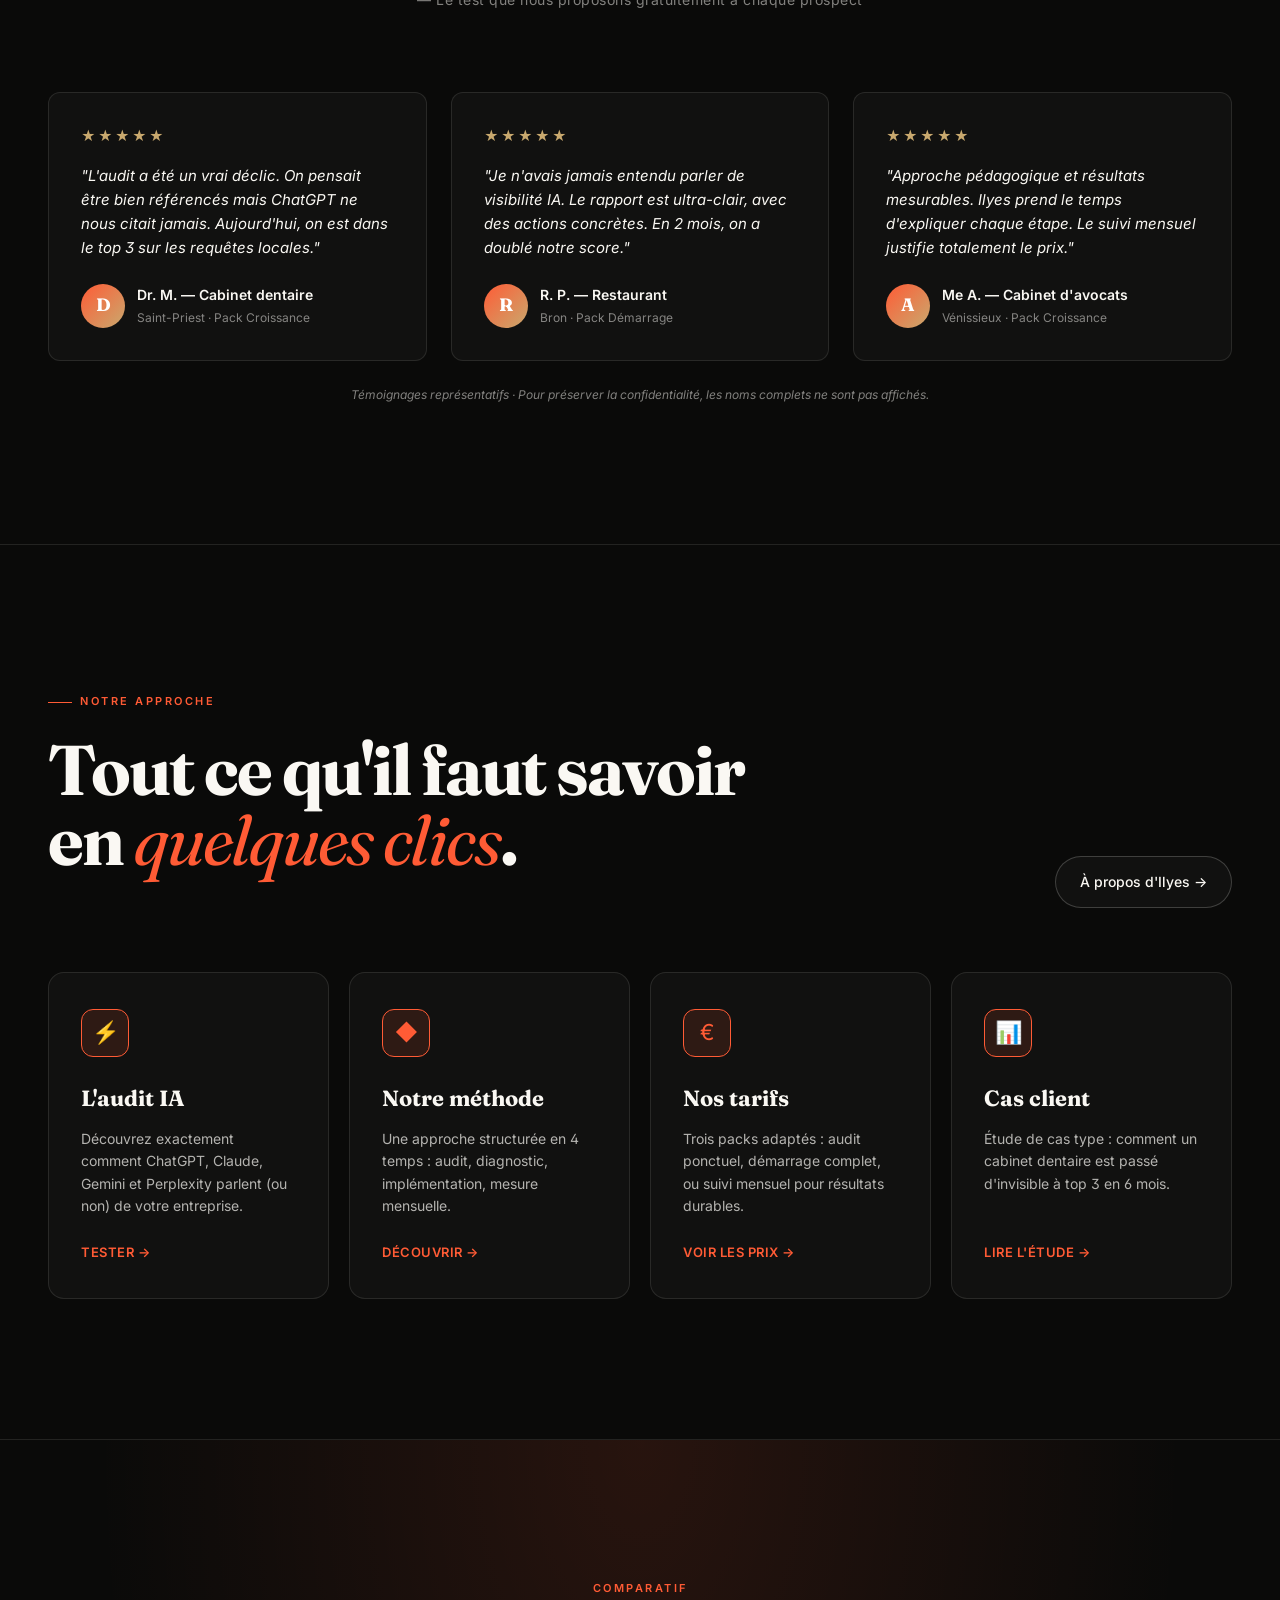
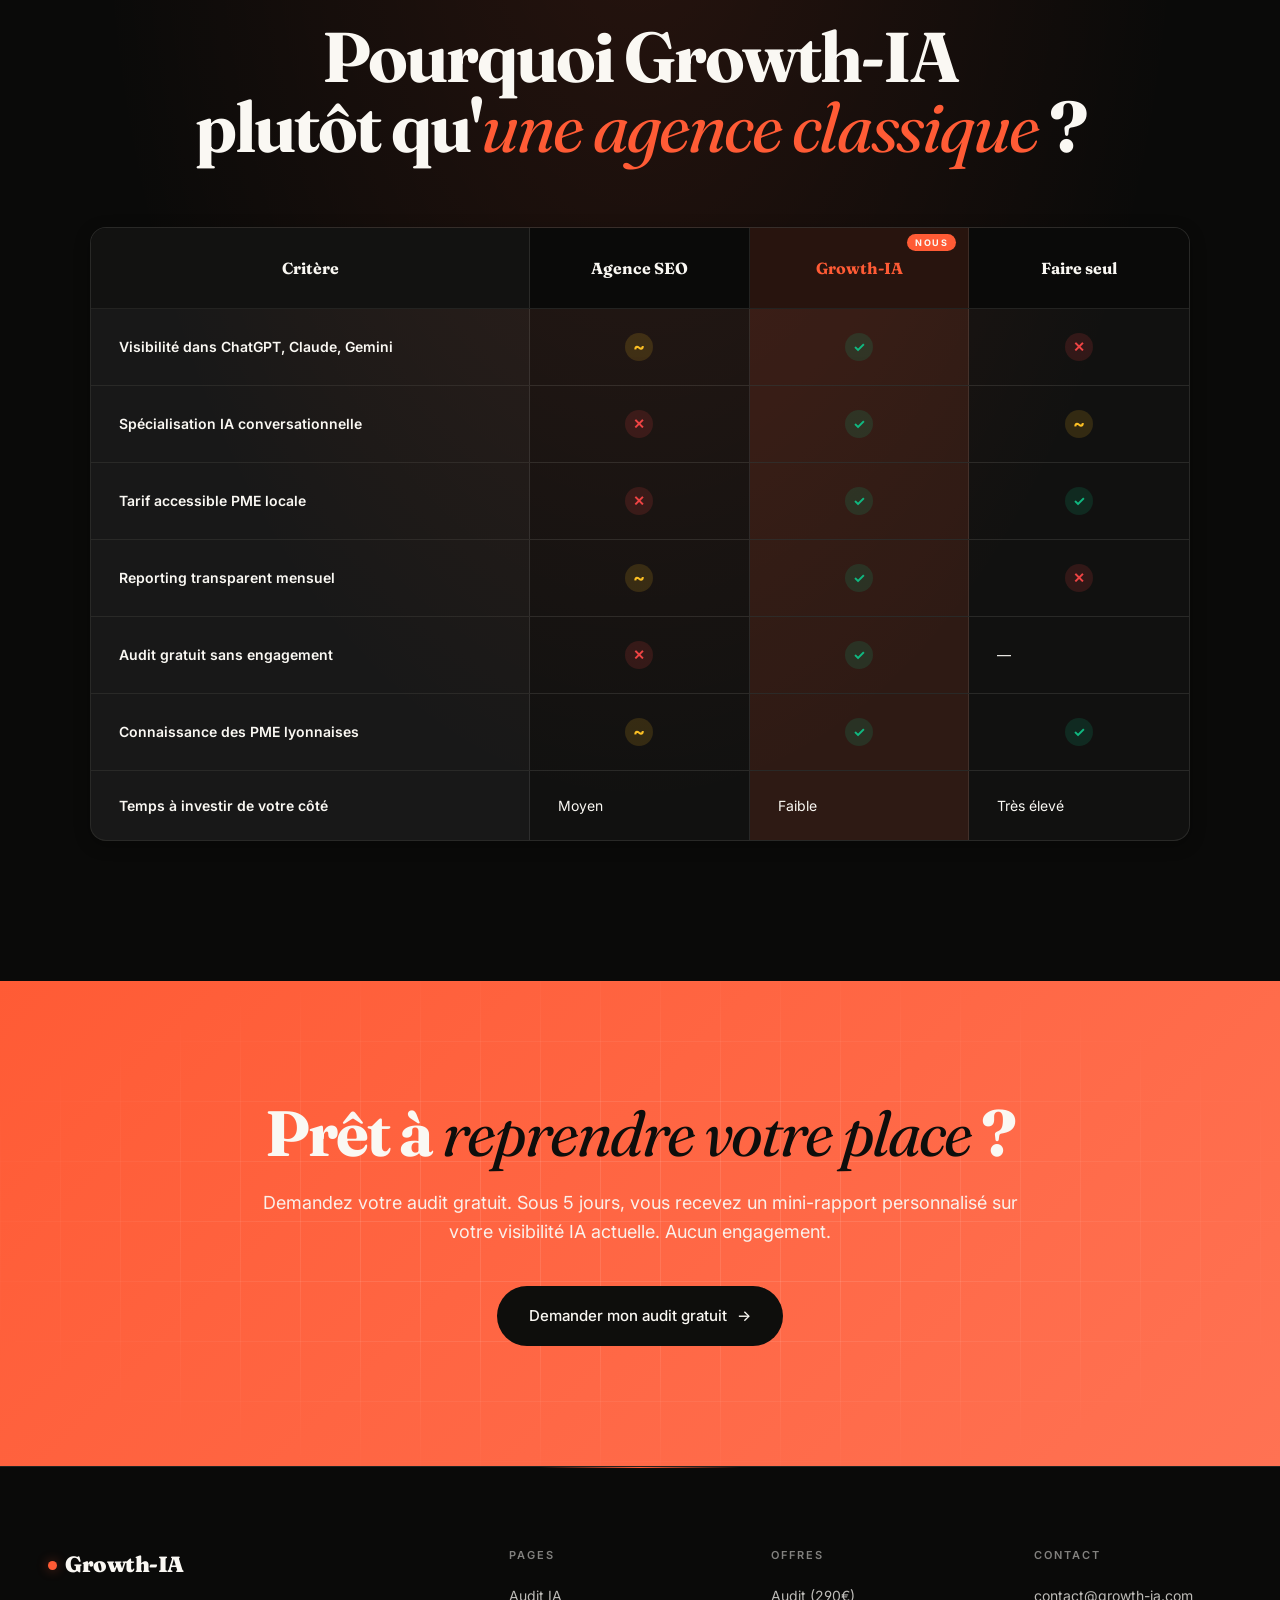
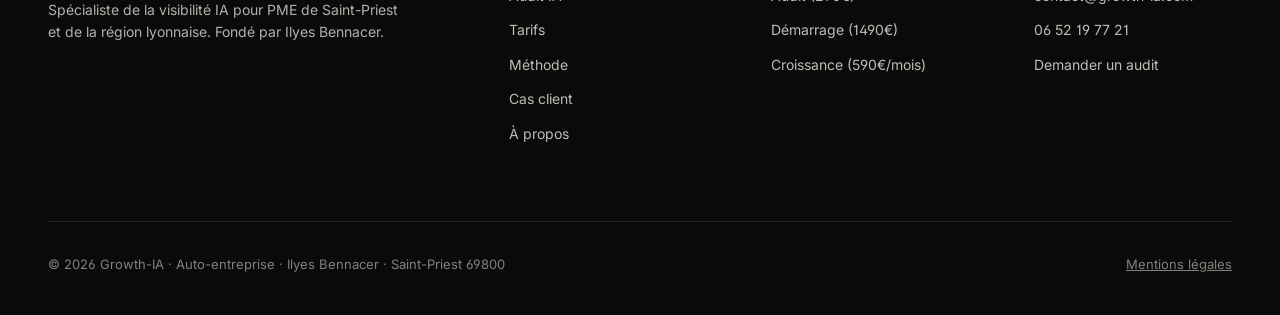
==== commit a91853ff: "V3" ====
--- a/index.html
+++ b/index.html
@@ -3,10 +3,10 @@
 <head>
 <meta charset="UTF-8">
 <meta name="viewport" content="width=device-width, initial-scale=1.0">
-<title>Growth-Ia — Visibilité IA pour PME à Saint-Priest et région lyonnaise</title>
+<title>Growth-IA — Visibilité IA pour PME à Saint-Priest et région lyonnaise</title>
 <meta name="description" content="Audit et optimisation de votre visibilité dans ChatGPT, Claude, Gemini et Perplexity. Pour les PME de Saint-Priest et de la région lyonnaise.">
 
-<meta property="og:title" content="Growth-Ia — Soyez visible dans ChatGPT, Claude, Gemini et Perplexity">
+<meta property="og:title" content="Growth-IA — Soyez visible dans ChatGPT, Claude, Gemini et Perplexity">
 <meta property="og:description" content="Audit gratuit de votre visibilité IA pour les PME de Saint-Priest et région lyonnaise.">
 <meta property="og:type" content="website">
 
@@ -16,15 +16,22 @@
 {
   "@context": "https://schema.org",
   "@type": "ProfessionalService",
-  "name": "Growth-Ia",
+  "name": "Growth-IA",
   "description": "Spécialiste de la visibilité IA pour PME. Audit et optimisation de votre présence dans ChatGPT, Claude, Gemini et Perplexity.",
+  "founder": {
+    "@type": "Person",
+    "name": "Ilyes Bennacer"
+  },
   "address": {
     "@type": "PostalAddress",
+    "streetAddress": "Rue des Pives",
     "addressLocality": "Saint-Priest",
     "postalCode": "69800",
     "addressCountry": "FR"
   },
   "areaServed": ["Saint-Priest", "Lyon", "Bron", "Vénissieux", "Mions", "Chassieu"],
+  "telephone": "+33652197721",
+  "email": "contact@growth-ia.com",
   "priceRange": "€€",
   "url": "https://growth-ia.com"
 }
@@ -36,42 +43,17 @@
 <link rel="stylesheet" href="styles.css">
 
 <style>
-/* Styles spécifiques à la page d'accueil */
+/* HERO V4 — IMMERSIF */
 .hero {
   min-height: 100vh;
-  padding: 140px 48px 80px;
+  padding: 140px 48px 100px;
   position: relative;
   display: flex;
   align-items: center;
   background: var(--bg);
-}
-.hero-bg {
-  position: absolute;
-  inset: 0;
   overflow: hidden;
-  pointer-events: none;
-}
-.hero-bg::before {
-  content: '';
-  position: absolute;
-  top: -50%; right: -20%;
-  width: 80%; height: 150%;
-  background: radial-gradient(ellipse at center, rgba(255, 91, 53, 0.15), transparent 60%);
-  animation: float-bg 20s ease-in-out infinite;
-}
-.hero-bg::after {
-  content: '';
-  position: absolute;
-  bottom: -30%; left: -20%;
-  width: 70%; height: 100%;
-  background: radial-gradient(ellipse at center, rgba(201, 169, 110, 0.1), transparent 60%);
-  animation: float-bg 25s ease-in-out infinite reverse;
-}
-@keyframes float-bg {
-  0%, 100% { transform: translate(0, 0); }
-  50% { transform: translate(30px, -30px); }
-}
-.hero-grid {
+}
+.hero-bg-grid {
   position: absolute;
   inset: 0;
   background-image: 
@@ -81,27 +63,65 @@
   pointer-events: none;
   mask-image: radial-gradient(ellipse at center, black 30%, transparent 80%);
 }
+.hero-bg-orb {
+  position: absolute;
+  width: 800px;
+  height: 800px;
+  border-radius: 50%;
+  pointer-events: none;
+  filter: blur(80px);
+  opacity: 0.5;
+}
+.hero-bg-orb-1 {
+  top: -200px;
+  right: -100px;
+  background: radial-gradient(circle, var(--accent), transparent 60%);
+  animation: orbFloat1 20s ease-in-out infinite;
+}
+.hero-bg-orb-2 {
+  bottom: -300px;
+  left: -200px;
+  background: radial-gradient(circle, var(--gold), transparent 60%);
+  opacity: 0.25;
+  animation: orbFloat2 25s ease-in-out infinite;
+}
+@keyframes orbFloat1 {
+  0%, 100% { transform: translate(0, 0) scale(1); }
+  50% { transform: translate(-40px, 40px) scale(1.1); }
+}
+@keyframes orbFloat2 {
+  0%, 100% { transform: translate(0, 0) scale(1); }
+  50% { transform: translate(60px, -40px) scale(0.9); }
+}
+
 .hero-content {
-  max-width: 1200px;
+  max-width: 1280px;
   margin: 0 auto;
   width: 100%;
   position: relative;
   z-index: 1;
-}
+  display: grid;
+  grid-template-columns: 1.4fr 1fr;
+  gap: 80px;
+  align-items: center;
+}
+
+.hero-left { position: relative; }
+
 .eyebrow {
   display: inline-flex;
   align-items: center;
   gap: 10px;
   padding: 6px 14px;
-  background: rgba(255, 91, 53, 0.1);
-  border: 1px solid rgba(255, 91, 53, 0.3);
+  background: var(--accent-soft);
+  border: 1px solid var(--accent);
   color: var(--accent);
   border-radius: 100px;
-  font-size: 12px;
-  font-weight: 500;
-  letter-spacing: 1px;
+  font-size: 11px;
+  font-weight: 600;
+  letter-spacing: 1.5px;
   text-transform: uppercase;
-  margin-bottom: 28px;
+  margin-bottom: 32px;
 }
 .eyebrow::before {
   content: '';
@@ -110,15 +130,27 @@
   border-radius: 50%;
   animation: pulse 2s infinite;
 }
+.eyebrow .live-dot {
+  display: inline-block;
+  width: 6px; height: 6px;
+  background: var(--accent);
+  border-radius: 50%;
+}
+
 h1.hero-title {
   font-family: 'Fraunces', serif;
-  font-size: clamp(48px, 7vw, 96px);
+  font-size: clamp(40px, 5.5vw, 72px);
   font-weight: 700;
-  line-height: 0.95;
+  line-height: 0.98;
   letter-spacing: -2px;
   margin-bottom: 32px;
-}
-h1.hero-title em { font-style: italic; color: var(--accent); font-weight: 400; }
+  color: var(--ink);
+}
+h1.hero-title em {
+  font-style: italic;
+  color: var(--accent);
+  font-weight: 400;
+}
 h1.hero-title .underline {
   position: relative;
   display: inline-block;
@@ -126,11 +158,12 @@
 h1.hero-title .underline::after {
   content: '';
   position: absolute;
-  bottom: 8px; left: 0; right: 0;
-  height: 12px;
+  bottom: 8px; left: -4px; right: -4px;
+  height: 14px;
   background: var(--accent);
-  opacity: 0.3;
+  opacity: 0.25;
   z-index: -1;
+  transform: skewX(-6deg);
 }
 .typewriter {
   color: var(--accent);
@@ -140,31 +173,202 @@
   display: inline-block;
 }
 @keyframes blink { 50% { border-color: transparent; } }
+
 .hero-subtitle {
-  font-size: 22px;
+  font-size: 20px;
   line-height: 1.5;
-  max-width: 720px;
-  color: rgba(250, 248, 243, 0.75);
-  margin-bottom: 48px;
+  max-width: 560px;
+  color: var(--ink-soft);
+  margin-bottom: 40px;
   font-weight: 300;
 }
+
 .hero-ctas {
   display: flex;
   gap: 16px;
   flex-wrap: wrap;
   align-items: center;
-}
-.btn-primary span { transition: transform 0.3s; }
-.btn-primary:hover span { transform: translateX(4px); }
+  margin-bottom: 60px;
+}
+
+.hero-trust {
+  display: flex;
+  align-items: center;
+  gap: 16px;
+  font-size: 13px;
+  color: var(--ink-mute);
+  flex-wrap: wrap;
+}
+.hero-trust .stars { color: var(--gold); letter-spacing: 2px; }
+.hero-trust .divider { color: var(--ink-mute); }
+
+/* HERO RIGHT — MOCKUP CHATGPT */
+.hero-right {
+  position: relative;
+}
+.chatgpt-mockup {
+  background: #1a1a17;
+  border: 1px solid var(--border);
+  border-radius: 16px;
+  padding: 0;
+  box-shadow: 0 24px 60px rgba(0,0,0,0.5);
+  overflow: hidden;
+  transform: rotate(2deg);
+  transition: transform 0.4s;
+}
+.chatgpt-mockup:hover { transform: rotate(0deg) scale(1.02); }
+
+.chatgpt-header {
+  padding: 12px 16px;
+  background: rgba(255,255,255,0.03);
+  border-bottom: 1px solid rgba(255,255,255,0.08);
+  display: flex;
+  align-items: center;
+  gap: 8px;
+}
+.chatgpt-header-dots { display: flex; gap: 6px; }
+.chatgpt-header-dots span {
+  width: 10px; height: 10px;
+  border-radius: 50%;
+  background: rgba(255,255,255,0.2);
+}
+.chatgpt-header-dots span:first-child { background: #ff5f57; }
+.chatgpt-header-dots span:nth-child(2) { background: #febc2e; }
+.chatgpt-header-dots span:nth-child(3) { background: #28c840; }
+.chatgpt-header-title {
+  flex: 1;
+  text-align: center;
+  font-size: 11px;
+  color: rgba(255,255,255,0.4);
+  font-family: 'JetBrains Mono', monospace;
+}
+
+.chatgpt-body {
+  padding: 24px;
+  background: #1a1a17;
+  color: rgba(255,255,255,0.95);
+}
+
+.chatgpt-question {
+  font-family: 'JetBrains Mono', monospace;
+  font-size: 13px;
+  color: rgba(255,255,255,0.6);
+  margin-bottom: 16px;
+  display: flex;
+  gap: 8px;
+}
+.chatgpt-question::before {
+  content: '>';
+  color: var(--accent);
+  font-weight: bold;
+}
+
+.chatgpt-answer {
+  background: rgba(255,255,255,0.04);
+  border-left: 2px solid var(--accent);
+  padding: 16px;
+  border-radius: 4px;
+  font-size: 14px;
+  line-height: 1.6;
+  color: rgba(255,255,255,0.85);
+}
+.chatgpt-answer-typing {
+  display: inline-block;
+  width: 8px;
+  height: 14px;
+  background: var(--accent);
+  vertical-align: middle;
+  margin-left: 2px;
+  animation: blink 0.8s step-end infinite;
+}
+.chatgpt-recommendations {
+  margin-top: 12px;
+  padding-top: 12px;
+  border-top: 1px solid rgba(255,255,255,0.08);
+}
+.chatgpt-rec-item {
+  padding: 6px 0;
+  font-size: 13px;
+  display: flex;
+  gap: 8px;
+}
+.chatgpt-rec-item .num { color: var(--accent); font-weight: 600; }
+.chatgpt-rec-item.highlighted {
+  background: var(--accent-soft);
+  margin: 0 -8px;
+  padding: 8px;
+  border-radius: 4px;
+  border-left: 2px solid var(--accent);
+}
+.chatgpt-rec-item.highlighted::after {
+  content: '← VOUS';
+  font-size: 9px;
+  letter-spacing: 1px;
+  color: var(--accent);
+  font-weight: 700;
+  margin-left: auto;
+  align-self: center;
+}
+
+/* Floating tag */
+.float-tag {
+  position: absolute;
+  background: var(--ink);
+  color: var(--paper);
+  padding: 12px 18px;
+  border-radius: 100px;
+  font-size: 12px;
+  font-weight: 500;
+  display: flex;
+  align-items: center;
+  gap: 8px;
+  box-shadow: 0 12px 24px rgba(0,0,0,0.3);
+  border: 1px solid var(--border-strong);
+  animation: floatTag 4s ease-in-out infinite;
+}
+.float-tag-1 {
+  top: -20px;
+  right: -10px;
+  animation-delay: 0s;
+}
+.float-tag-2 {
+  bottom: -20px;
+  left: -10px;
+  animation-delay: 1s;
+}
+@keyframes floatTag {
+  0%, 100% { transform: translateY(0); }
+  50% { transform: translateY(-8px); }
+}
+.float-tag .icon {
+  width: 16px;
+  height: 16px;
+  background: var(--green);
+  border-radius: 50%;
+  display: flex;
+  align-items: center;
+  justify-content: center;
+  color: white;
+  font-size: 9px;
+  font-weight: bold;
+}
+.float-tag .icon.warn { background: var(--accent); }
+
+/* HERO STATS */
 .hero-stats {
-  display: flex;
-  gap: 64px;
-  margin-top: 80px;
-  flex-wrap: wrap;
+  display: grid;
+  grid-template-columns: repeat(4, 1fr);
+  gap: 32px;
+  padding-top: 48px;
+  border-top: 1px solid var(--border);
+  position: relative;
+  z-index: 1;
+  max-width: 1280px;
+  margin: 0 auto;
 }
 .stat .num {
   font-family: 'Fraunces', serif;
-  font-size: 56px;
+  font-size: clamp(36px, 4vw, 56px);
   font-weight: 700;
   letter-spacing: -2px;
   line-height: 1;
@@ -172,45 +376,145 @@
 .stat .num em { color: var(--accent); font-style: italic; }
 .stat .lbl {
   font-size: 13px;
-  color: rgba(250, 248, 243, 0.6);
+  color: var(--ink-mute);
   margin-top: 8px;
   letter-spacing: 0.5px;
 }
 
-/* Sections d'aperçu */
-.preview-section {
+/* SECTION SOCIAL PROOF */
+.proof-section {
   padding: 140px 48px;
-  background: var(--paper);
+  background: var(--bg);
+  position: relative;
+  border-top: 1px solid var(--border);
+}
+.proof-content { max-width: 1200px; margin: 0 auto; }
+
+.proof-quote {
+  text-align: center;
+  margin-bottom: 80px;
+}
+.proof-quote blockquote {
+  font-family: 'Fraunces', serif;
+  font-size: clamp(28px, 3vw, 44px);
+  line-height: 1.25;
+  font-style: italic;
+  font-weight: 500;
+  max-width: 900px;
+  margin: 0 auto 32px;
   color: var(--ink);
 }
-.preview-section.dark {
-  background: var(--bg);
-  color: var(--paper);
-}
-.preview-content { max-width: 1200px; margin: 0 auto; }
-
-.cards-grid {
+.proof-quote blockquote em { color: var(--accent); }
+.proof-quote cite {
+  font-style: normal;
+  font-size: 14px;
+  color: var(--ink-mute);
+  letter-spacing: 0.5px;
+}
+
+.testimonials-grid {
   display: grid;
-  grid-template-columns: repeat(auto-fit, minmax(280px, 1fr));
+  grid-template-columns: repeat(auto-fit, minmax(320px, 1fr));
   gap: 24px;
   margin-top: 64px;
 }
-.preview-card {
-  background: white;
-  border: 1px solid rgba(14, 14, 12, 0.08);
+.testimonial {
+  background: var(--bg-card);
+  border: 1px solid var(--border);
   border-radius: 12px;
   padding: 32px;
   transition: all 0.4s;
+  position: relative;
+}
+.testimonial:hover {
+  border-color: var(--accent);
+  transform: translateY(-4px);
+  box-shadow: var(--shadow-card);
+}
+.testimonial-stars {
+  color: var(--gold);
+  font-size: 14px;
+  letter-spacing: 2px;
+  margin-bottom: 16px;
+}
+.testimonial-text {
+  font-size: 15px;
+  line-height: 1.6;
+  color: var(--ink);
+  margin-bottom: 24px;
+  font-style: italic;
+}
+.testimonial-author {
+  display: flex;
+  align-items: center;
+  gap: 12px;
+}
+.testimonial-avatar {
+  width: 44px;
+  height: 44px;
+  border-radius: 50%;
+  background: linear-gradient(135deg, var(--accent), var(--gold));
+  display: flex;
+  align-items: center;
+  justify-content: center;
+  color: white;
+  font-family: 'Fraunces', serif;
+  font-weight: 700;
+  font-size: 18px;
+}
+.testimonial-author-info .name {
+  font-weight: 600;
+  font-size: 14px;
+  color: var(--ink);
+}
+.testimonial-author-info .role {
+  font-size: 12px;
+  color: var(--ink-mute);
+  margin-top: 2px;
+}
+.testimonial-disclaimer {
+  text-align: center;
+  margin-top: 24px;
+  font-size: 12px;
+  color: var(--ink-mute);
+  font-style: italic;
+}
+
+/* SECTION OFFRES (4 cartes) */
+.offers-section {
+  padding: 140px 48px;
+  background: var(--bg);
+  border-top: 1px solid var(--border);
+}
+.offers-content { max-width: 1280px; margin: 0 auto; }
+.offers-header {
+  display: flex;
+  justify-content: space-between;
+  align-items: end;
+  margin-bottom: 64px;
+  flex-wrap: wrap;
+  gap: 24px;
+}
+.offers-header-text { flex: 1; min-width: 300px; }
+.offers-header-cta { font-size: 14px; }
+
+.cards-grid {
+  display: grid;
+  grid-template-columns: repeat(auto-fit, minmax(260px, 1fr));
+  gap: 20px;
+}
+.preview-card {
+  background: var(--bg-card);
+  border: 1px solid var(--border);
+  border-radius: 16px;
+  padding: 36px 32px;
+  transition: all 0.4s cubic-bezier(0.4,0,0.2,1);
   text-decoration: none;
   color: var(--ink);
-  display: block;
+  display: flex;
+  flex-direction: column;
   position: relative;
   overflow: hidden;
-}
-.preview-section.dark .preview-card {
-  background: rgba(250, 248, 243, 0.03);
-  border-color: rgba(250, 248, 243, 0.1);
-  color: var(--paper);
 }
 .preview-card::before {
   content: '';
@@ -225,29 +529,37 @@
 .preview-card:hover::before { transform: scaleX(1); }
 .preview-card:hover {
   transform: translateY(-6px);
-  box-shadow: 0 16px 32px rgba(14, 14, 12, 0.1);
   border-color: var(--accent);
-}
-.preview-card-num {
-  font-family: 'Fraunces', serif;
-  font-size: 14px;
+  box-shadow: var(--shadow-card);
+  background: color-mix(in srgb, var(--bg-card) 80%, var(--accent) 5%);
+}
+.preview-card-icon {
+  width: 48px;
+  height: 48px;
+  border-radius: 12px;
+  background: var(--accent-soft);
+  display: flex;
+  align-items: center;
+  justify-content: center;
+  margin-bottom: 24px;
   color: var(--accent);
-  margin-bottom: 16px;
-  font-weight: 600;
+  font-size: 22px;
+  border: 1px solid var(--accent);
 }
 .preview-card h3 {
   font-family: 'Fraunces', serif;
-  font-size: 24px;
+  font-size: 22px;
   margin-bottom: 12px;
   font-weight: 700;
+  color: var(--ink);
 }
 .preview-card p {
   color: var(--ink-soft);
-  font-size: 15px;
-  line-height: 1.5;
+  font-size: 14px;
+  line-height: 1.6;
   margin-bottom: 24px;
-}
-.preview-section.dark .preview-card p { color: rgba(250, 248, 243, 0.6); }
+  flex: 1;
+}
 .preview-card-link {
   font-size: 13px;
   font-weight: 600;
@@ -261,62 +573,165 @@
 }
 .preview-card:hover .preview-card-link { gap: 14px; }
 
-/* Section témoignage / preuve */
-.proof {
+/* SECTION COMPARATIF */
+.compare-section {
+  padding: 140px 48px;
   background: var(--bg);
-  padding: 100px 48px;
+  border-top: 1px solid var(--border);
+  position: relative;
+}
+.compare-section::before {
+  content: '';
+  position: absolute;
+  inset: 0;
+  background: radial-gradient(ellipse at top, var(--accent-soft), transparent 60%);
+  pointer-events: none;
+}
+.compare-content { max-width: 1100px; margin: 0 auto; position: relative; }
+
+.compare-table {
+  background: var(--bg-card);
+  border: 1px solid var(--border);
+  border-radius: 16px;
+  overflow: hidden;
+  margin-top: 64px;
+  box-shadow: var(--shadow-card);
+}
+.compare-row {
+  display: grid;
+  grid-template-columns: 2fr 1fr 1fr 1fr;
+  border-bottom: 1px solid var(--border);
+}
+.compare-row:last-child { border-bottom: none; }
+.compare-row.header {
+  background: var(--bg);
+}
+.compare-cell {
+  padding: 24px 28px;
+  font-size: 14px;
+  line-height: 1.5;
+  border-right: 1px solid var(--border);
+  display: flex;
+  align-items: center;
+}
+.compare-cell:last-child { border-right: none; }
+.compare-cell.label {
+  font-weight: 600;
+  color: var(--ink);
+  background: var(--bg-card);
+}
+.compare-row.header .compare-cell {
+  font-family: 'Fraunces', serif;
+  font-size: 16px;
+  font-weight: 700;
   text-align: center;
-}
-.proof-content { max-width: 800px; margin: 0 auto; }
-.proof blockquote {
-  font-family: 'Fraunces', serif;
-  font-size: clamp(28px, 3vw, 40px);
-  line-height: 1.3;
-  font-style: italic;
-  margin-bottom: 32px;
-  font-weight: 500;
-}
-.proof blockquote em { color: var(--accent); }
-.proof-author {
-  font-size: 14px;
-  color: rgba(250, 248, 243, 0.6);
-}
-
-/* CTA final */
+  justify-content: center;
+  padding: 28px 24px;
+  color: var(--ink);
+}
+.compare-row.header .compare-cell.featured {
+  background: var(--accent-soft);
+  color: var(--accent);
+  position: relative;
+}
+.compare-row.header .compare-cell.featured::after {
+  content: 'NOUS';
+  position: absolute;
+  top: 6px;
+  right: 12px;
+  background: var(--accent);
+  color: var(--paper);
+  font-size: 9px;
+  letter-spacing: 1.5px;
+  padding: 2px 8px;
+  border-radius: 100px;
+  font-family: 'Inter', sans-serif;
+  font-weight: 700;
+}
+.compare-cell.featured {
+  background: var(--accent-soft);
+}
+.compare-icon {
+  display: inline-flex;
+  align-items: center;
+  justify-content: center;
+  width: 28px;
+  height: 28px;
+  border-radius: 50%;
+  font-weight: bold;
+  margin-right: auto;
+  margin-left: auto;
+}
+.compare-icon.yes {
+  background: rgba(16,185,129,0.15);
+  color: #10b981;
+}
+.compare-icon.no {
+  background: rgba(239,68,68,0.15);
+  color: #ef4444;
+}
+.compare-icon.partial {
+  background: rgba(251,191,36,0.15);
+  color: #fbbf24;
+  font-size: 18px;
+}
+
+/* CTA FINAL */
 .cta-final {
-  background: var(--accent);
-  padding: 100px 48px;
+  background: linear-gradient(135deg, var(--accent), #ff7253);
+  padding: 120px 48px;
   text-align: center;
-}
+  position: relative;
+  overflow: hidden;
+}
+.cta-final::before {
+  content: '';
+  position: absolute;
+  inset: 0;
+  background-image: 
+    linear-gradient(rgba(255,255,255,0.1) 1px, transparent 1px),
+    linear-gradient(90deg, rgba(255,255,255,0.1) 1px, transparent 1px);
+  background-size: 60px 60px;
+  pointer-events: none;
+  mask-image: radial-gradient(ellipse at center, black 30%, transparent 80%);
+}
+.cta-final-content { position: relative; z-index: 1; max-width: 800px; margin: 0 auto; }
 .cta-final h2 {
-  color: var(--paper);
+  color: #faf8f3;
   margin-bottom: 24px;
-}
-.cta-final h2 em {
-  color: var(--ink);
-  font-style: italic;
-}
+  font-size: clamp(40px, 5vw, 64px);
+}
+.cta-final h2 em { color: #0e0e0c; font-style: italic; }
 .cta-final p {
   font-size: 18px;
+  color: rgba(250,248,243,0.95);
   margin-bottom: 40px;
-  max-width: 600px;
-  margin-left: auto;
-  margin-right: auto;
 }
 .cta-final .btn-primary {
-  background: var(--ink);
+  background: #0e0e0c;
+  color: #faf8f3;
 }
 .cta-final .btn-primary:hover {
   background: #2a2a25;
-}
-
+  box-shadow: 0 16px 40px rgba(0,0,0,0.3);
+}
+
+/* RESPONSIVE */
+@media (max-width: 1024px) {
+  .hero-content { grid-template-columns: 1fr; gap: 60px; }
+  .hero-right { order: -1; max-width: 480px; }
+  .hero-stats { grid-template-columns: repeat(2, 1fr); gap: 32px; }
+}
 @media (max-width: 768px) {
   .hero { padding: 120px 20px 60px; }
-  .hero-stats { gap: 32px; margin-top: 56px; }
-  .stat .num { font-size: 40px; }
-  .preview-section, .proof, .cta-final { padding-left: 20px; padding-right: 20px; }
-  .preview-section { padding-top: 80px; padding-bottom: 80px; }
-  .proof, .cta-final { padding-top: 60px; padding-bottom: 60px; }
+  .hero-stats { padding-top: 32px; margin-top: 48px; }
+  .stat .num { font-size: 36px; }
+  .proof-section, .offers-section, .compare-section, .cta-final { padding-left: 20px; padding-right: 20px; }
+  .proof-section, .offers-section, .compare-section { padding-top: 80px; padding-bottom: 80px; }
+  .cta-final { padding-top: 80px; padding-bottom: 80px; }
+  .compare-row { grid-template-columns: 1.5fr 1fr 1fr 1fr; }
+  .compare-cell { padding: 16px 12px; font-size: 12px; }
+  .compare-cell.label { font-size: 13px; }
 }
 </style>
 </head>
@@ -328,120 +743,298 @@
 <nav id="nav">
   <a href="index.html" class="logo">
     <span class="logo-dot"></span>
-    Growth-Ia
+    Growth-IA
   </a>
   <ul class="nav-links" id="navLinks">
     <li><a href="audit.html">Audit IA</a></li>
     <li><a href="tarifs.html">Tarifs</a></li>
     <li><a href="methode.html">Méthode</a></li>
-    <li><a href="blog.html">Blog</a></li>
+    <li><a href="cas-client.html">Cas client</a></li>
+    <li><a href="apropos.html">À propos</a></li>
     <li><a href="contact.html">Contact</a></li>
   </ul>
-  <a href="contact.html" class="cta-nav">Audit gratuit</a>
-  <button class="menu-toggle">☰</button>
+  <div class="nav-actions">
+    <button class="theme-toggle" id="themeToggle" aria-label="Changer de thème">
+      <span class="icon-moon">🌙</span>
+      <span class="icon-sun">☀️</span>
+    </button>
+    <a href="contact.html" class="cta-nav">Audit gratuit</a>
+    <button class="menu-toggle">☰</button>
+  </div>
 </nav>
 
 <!-- HERO -->
 <section class="hero">
-  <div class="hero-bg"></div>
-  <div class="hero-grid"></div>
+  <div class="hero-bg-orb hero-bg-orb-1"></div>
+  <div class="hero-bg-orb hero-bg-orb-2"></div>
+  <div class="hero-bg-grid"></div>
   
   <div class="hero-content">
-    <div class="eyebrow fade-in">Pour les PME de Saint-Priest et région lyonnaise</div>
+    <div class="hero-left">
+      <div class="eyebrow fade-in">
+        <span class="live-dot"></span>
+        Saint-Priest · Région lyonnaise
+      </div>
+      
+      <h1 class="hero-title fade-in">
+        Vos clients<br>
+        demandent à <span class="typewriter" id="typewriter">ChatGPT</span><br>
+        Vous, vous êtes<br>
+        <span class="underline">invisible</span>.
+      </h1>
+      
+      <p class="hero-subtitle fade-in">
+        1 français sur 4 utilise ChatGPT, Claude, Gemini ou Perplexity pour trouver un commerçant ou un professionnel local. Si vous n'apparaissez pas dans leurs réponses, vos concurrents prennent votre place.
+      </p>
+      
+      <div class="hero-ctas fade-in">
+        <a href="audit.html" class="btn-primary">
+          Tester ma visibilité
+          <span>→</span>
+        </a>
+        <a href="methode.html" class="btn-secondary">Découvrir la méthode</a>
+      </div>
+      
+      <div class="hero-trust fade-in">
+        <span class="stars">★★★★★</span>
+        <span>Approche transparente</span>
+        <span class="divider">·</span>
+        <span>Sans engagement</span>
+        <span class="divider">·</span>
+        <span>Audit sous 5 jours</span>
+      </div>
+    </div>
     
-    <h1 class="hero-title fade-in">
-      Vos clients<br>
-      demandent à <span class="typewriter" id="typewriter">ChatGPT</span><br>
-      Vous, vous êtes<br>
-      <span class="underline">invisible</span>.
-    </h1>
-    
-    <p class="hero-subtitle fade-in">
-      1 français sur 4 utilise ChatGPT, Claude, Gemini ou Perplexity pour trouver un commerçant, un artisan ou un professionnel local. Si vous n'apparaissez pas dans leurs réponses, vos concurrents prennent votre place.
-    </p>
-    
-    <div class="hero-ctas fade-in">
-      <a href="audit.html" class="btn-primary">
-        Tester ma visibilité
-        <span>→</span>
-      </a>
-      <a href="methode.html" class="btn-secondary">Découvrir la méthode</a>
-    </div>
-    
-    <div class="hero-stats">
-      <div class="stat fade-in">
-        <div class="num"><em>4</em> IA</div>
-        <div class="lbl">Testées dans chaque audit</div>
-      </div>
-      <div class="stat fade-in">
-        <div class="num"><em>40</em> tests</div>
-        <div class="lbl">Pour mesurer votre visibilité</div>
-      </div>
-      <div class="stat fade-in">
-        <div class="num"><em>+85%</em></div>
-        <div class="lbl">De gain moyen à 6 mois</div>
+    <div class="hero-right fade-in">
+      <div class="float-tag float-tag-1">
+        <span class="icon">✓</span>
+        Cité par ChatGPT
+      </div>
+      <div class="float-tag float-tag-2">
+        <span class="icon warn">!</span>
+        Vous : invisible
+      </div>
+      
+      <div class="chatgpt-mockup">
+        <div class="chatgpt-header">
+          <div class="chatgpt-header-dots">
+            <span></span><span></span><span></span>
+          </div>
+          <div class="chatgpt-header-title">chat.openai.com</div>
+        </div>
+        <div class="chatgpt-body">
+          <div class="chatgpt-question">
+            Quel est le meilleur dentiste à Saint-Priest ?
+          </div>
+          <div class="chatgpt-answer">
+            Voici 3 cabinets dentaires bien notés à Saint-Priest :
+            <div class="chatgpt-recommendations">
+              <div class="chatgpt-rec-item"><span class="num">1.</span><span>Cabinet Lemaire & Associés</span></div>
+              <div class="chatgpt-rec-item"><span class="num">2.</span><span>Centre dentaire de la Place</span></div>
+              <div class="chatgpt-rec-item"><span class="num">3.</span><span>Dr. Martin · Orthodontie</span></div>
+            </div>
+            <div style="margin-top: 16px; padding: 12px; background: rgba(239,68,68,0.1); border-left: 2px solid #ef4444; border-radius: 4px; font-size: 12px; color: #ef4444;">
+              Votre cabinet n'est pas mentionné<span class="chatgpt-answer-typing"></span>
+            </div>
+          </div>
+        </div>
       </div>
     </div>
   </div>
 </section>
 
-<!-- APERÇU DES PAGES -->
-<section class="preview-section">
-  <div class="preview-content">
-    <div class="section-label">Notre approche</div>
-    <h2 class="section-title" style="color: var(--ink);">Tout ce qu'il faut savoir<br>en <em>quatre étapes</em>.</h2>
+<!-- HERO STATS BAR -->
+<section style="background: var(--bg); padding: 0 48px 60px;">
+  <div class="hero-stats">
+    <div class="stat fade-in">
+      <div class="num"><em>4</em> IA</div>
+      <div class="lbl">Testées dans chaque audit</div>
+    </div>
+    <div class="stat fade-in">
+      <div class="num"><em>40</em> tests</div>
+      <div class="lbl">Pour mesurer votre visibilité</div>
+    </div>
+    <div class="stat fade-in">
+      <div class="num"><em>+85%</em></div>
+      <div class="lbl">De gain moyen sur 6 mois</div>
+    </div>
+    <div class="stat fade-in">
+      <div class="num"><em>5</em> jours</div>
+      <div class="lbl">Pour livrer votre audit</div>
+    </div>
+  </div>
+</section>
+
+<!-- SECTION SOCIAL PROOF -->
+<section class="proof-section">
+  <div class="proof-content">
+    <div class="proof-quote">
+      <div class="section-label fade-in">Le constat</div>
+      <blockquote class="fade-in">
+        Demandez vous-même à ChatGPT le meilleur <em>dentiste à Saint-Priest</em>. Si votre nom n'apparaît pas dans les premières réponses, vous perdez des clients chaque jour sans le savoir.
+      </blockquote>
+      <cite class="fade-in">— Le test que nous proposons gratuitement à chaque prospect</cite>
+    </div>
+    
+    <div class="testimonials-grid">
+      <div class="testimonial fade-in">
+        <div class="testimonial-stars">★★★★★</div>
+        <p class="testimonial-text">
+          "L'audit a été un vrai déclic. On pensait être bien référencés mais ChatGPT ne nous citait jamais. Aujourd'hui, on est dans le top 3 sur les requêtes locales."
+        </p>
+        <div class="testimonial-author">
+          <div class="testimonial-avatar">D</div>
+          <div class="testimonial-author-info">
+            <div class="name">Dr. M. — Cabinet dentaire</div>
+            <div class="role">Saint-Priest · Pack Croissance</div>
+          </div>
+        </div>
+      </div>
+      <div class="testimonial fade-in">
+        <div class="testimonial-stars">★★★★★</div>
+        <p class="testimonial-text">
+          "Je n'avais jamais entendu parler de visibilité IA. Le rapport est ultra-clair, avec des actions concrètes. En 2 mois, on a doublé notre score."
+        </p>
+        <div class="testimonial-author">
+          <div class="testimonial-avatar">R</div>
+          <div class="testimonial-author-info">
+            <div class="name">R. P. — Restaurant</div>
+            <div class="role">Bron · Pack Démarrage</div>
+          </div>
+        </div>
+      </div>
+      <div class="testimonial fade-in">
+        <div class="testimonial-stars">★★★★★</div>
+        <p class="testimonial-text">
+          "Approche pédagogique et résultats mesurables. Ilyes prend le temps d'expliquer chaque étape. Le suivi mensuel justifie totalement le prix."
+        </p>
+        <div class="testimonial-author">
+          <div class="testimonial-avatar">A</div>
+          <div class="testimonial-author-info">
+            <div class="name">Me A. — Cabinet d'avocats</div>
+            <div class="role">Vénissieux · Pack Croissance</div>
+          </div>
+        </div>
+      </div>
+    </div>
+    <p class="testimonial-disclaimer">Témoignages représentatifs · Pour préserver la confidentialité, les noms complets ne sont pas affichés.</p>
+  </div>
+</section>
+
+<!-- SECTION OFFRES (4 cartes) -->
+<section class="offers-section">
+  <div class="offers-content">
+    <div class="offers-header">
+      <div class="offers-header-text">
+        <div class="section-label fade-in">Notre approche</div>
+        <h2 class="section-title fade-in">Tout ce qu'il faut savoir<br>en <em>quelques clics</em>.</h2>
+      </div>
+      <a href="apropos.html" class="btn-ghost offers-header-cta">
+        À propos d'Ilyes →
+      </a>
+    </div>
     
     <div class="cards-grid">
       <a href="audit.html" class="preview-card fade-in">
-        <div class="preview-card-num">01</div>
+        <div class="preview-card-icon">⚡</div>
         <h3>L'audit IA</h3>
         <p>Découvrez exactement comment ChatGPT, Claude, Gemini et Perplexity parlent (ou non) de votre entreprise.</p>
-        <span class="preview-card-link">En savoir plus →</span>
+        <span class="preview-card-link">Tester →</span>
       </a>
       
       <a href="methode.html" class="preview-card fade-in">
-        <div class="preview-card-num">02</div>
+        <div class="preview-card-icon">◆</div>
         <h3>Notre méthode</h3>
-        <p>Une approche structurée en 4 temps : audit, diagnostic, implémentation, mesure mensuelle des résultats.</p>
+        <p>Une approche structurée en 4 temps : audit, diagnostic, implémentation, mesure mensuelle.</p>
         <span class="preview-card-link">Découvrir →</span>
       </a>
       
       <a href="tarifs.html" class="preview-card fade-in">
-        <div class="preview-card-num">03</div>
+        <div class="preview-card-icon">€</div>
         <h3>Nos tarifs</h3>
-        <p>Trois packs adaptés à votre besoin : audit ponctuel, démarrage complet, ou suivi mensuel pour résultats durables.</p>
+        <p>Trois packs adaptés : audit ponctuel, démarrage complet, ou suivi mensuel pour résultats durables.</p>
         <span class="preview-card-link">Voir les prix →</span>
       </a>
       
-      <a href="blog.html" class="preview-card fade-in">
-        <div class="preview-card-num">04</div>
-        <h3>Blog</h3>
-        <p>Conseils, guides et études de cas pour comprendre l'enjeu de la visibilité IA pour votre PME.</p>
-        <span class="preview-card-link">Lire les articles →</span>
+      <a href="cas-client.html" class="preview-card fade-in">
+        <div class="preview-card-icon">📊</div>
+        <h3>Cas client</h3>
+        <p>Étude de cas type : comment un cabinet dentaire est passé d'invisible à top 3 en 6 mois.</p>
+        <span class="preview-card-link">Lire l'étude →</span>
       </a>
     </div>
   </div>
 </section>
 
-<!-- PROOF -->
-<section class="proof">
-  <div class="proof-content">
-    <div class="section-label">Le constat</div>
-    <blockquote class="fade-in">
-      "Demandez vous-même à ChatGPT le meilleur <em>plombier à Saint-Priest</em>. Si votre nom n'apparaît pas dans les 5 premières réponses, vous perdez des clients chaque jour."
-    </blockquote>
-    <div class="proof-author">— Le test que nous faisons gratuitement pour chaque prospect</div>
+<!-- SECTION COMPARATIF -->
+<section class="compare-section">
+  <div class="compare-content">
+    <div class="section-label fade-in" style="text-align: center; display: block; text-align: center;">Comparatif</div>
+    <h2 class="section-title fade-in" style="text-align: center;">Pourquoi Growth-IA<br>plutôt qu'<em>une agence classique</em> ?</h2>
+    
+    <div class="compare-table fade-in">
+      <div class="compare-row header">
+        <div class="compare-cell label">Critère</div>
+        <div class="compare-cell">Agence SEO</div>
+        <div class="compare-cell featured">Growth-IA</div>
+        <div class="compare-cell">Faire seul</div>
+      </div>
+      <div class="compare-row">
+        <div class="compare-cell label">Visibilité dans ChatGPT, Claude, Gemini</div>
+        <div class="compare-cell"><span class="compare-icon partial">~</span></div>
+        <div class="compare-cell featured"><span class="compare-icon yes">✓</span></div>
+        <div class="compare-cell"><span class="compare-icon no">✕</span></div>
+      </div>
+      <div class="compare-row">
+        <div class="compare-cell label">Spécialisation IA conversationnelle</div>
+        <div class="compare-cell"><span class="compare-icon no">✕</span></div>
+        <div class="compare-cell featured"><span class="compare-icon yes">✓</span></div>
+        <div class="compare-cell"><span class="compare-icon partial">~</span></div>
+      </div>
+      <div class="compare-row">
+        <div class="compare-cell label">Tarif accessible PME locale</div>
+        <div class="compare-cell"><span class="compare-icon no">✕</span></div>
+        <div class="compare-cell featured"><span class="compare-icon yes">✓</span></div>
+        <div class="compare-cell"><span class="compare-icon yes">✓</span></div>
+      </div>
+      <div class="compare-row">
+        <div class="compare-cell label">Reporting transparent mensuel</div>
+        <div class="compare-cell"><span class="compare-icon partial">~</span></div>
+        <div class="compare-cell featured"><span class="compare-icon yes">✓</span></div>
+        <div class="compare-cell"><span class="compare-icon no">✕</span></div>
+      </div>
+      <div class="compare-row">
+        <div class="compare-cell label">Audit gratuit sans engagement</div>
+        <div class="compare-cell"><span class="compare-icon no">✕</span></div>
+        <div class="compare-cell featured"><span class="compare-icon yes">✓</span></div>
+        <div class="compare-cell">—</div>
+      </div>
+      <div class="compare-row">
+        <div class="compare-cell label">Connaissance des PME lyonnaises</div>
+        <div class="compare-cell"><span class="compare-icon partial">~</span></div>
+        <div class="compare-cell featured"><span class="compare-icon yes">✓</span></div>
+        <div class="compare-cell"><span class="compare-icon yes">✓</span></div>
+      </div>
+      <div class="compare-row">
+        <div class="compare-cell label">Temps à investir de votre côté</div>
+        <div class="compare-cell">Moyen</div>
+        <div class="compare-cell featured">Faible</div>
+        <div class="compare-cell">Très élevé</div>
+      </div>
+    </div>
   </div>
 </section>
 
 <!-- CTA FINAL -->
 <section class="cta-final">
-  <h2 class="section-title">Prêt à <em>reprendre votre place</em> ?</h2>
-  <p>Demandez votre audit gratuit. Sous 5 jours, vous recevez un mini-rapport personnalisé sur votre visibilité IA actuelle. Aucun engagement.</p>
-  <a href="contact.html" class="btn-primary">
-    Demander mon audit gratuit
-    <span>→</span>
-  </a>
+  <div class="cta-final-content">
+    <h2 class="section-title">Prêt à <em>reprendre votre place</em> ?</h2>
+    <p>Demandez votre audit gratuit. Sous 5 jours, vous recevez un mini-rapport personnalisé sur votre visibilité IA actuelle. Aucun engagement.</p>
+    <a href="contact.html" class="btn-primary">
+      Demander mon audit gratuit
+      <span>→</span>
+    </a>
+  </div>
 </section>
 
 <!-- FOOTER -->
@@ -450,10 +1043,10 @@
     <div>
       <a href="index.html" class="logo" style="margin-bottom: 16px;">
         <span class="logo-dot"></span>
-        Growth-Ia
+        Growth-IA
       </a>
       <p class="footer-brand">
-        Spécialiste de la visibilité IA pour PME de Saint-Priest et de la région lyonnaise. Nous aidons les entreprises locales à apparaître dans ChatGPT, Claude, Gemini et Perplexity.
+        Spécialiste de la visibilité IA pour PME de Saint-Priest et de la région lyonnaise. Fondé par Ilyes Bennacer.
       </p>
     </div>
     <div class="footer-col">
@@ -461,7 +1054,8 @@
       <a href="audit.html">Audit IA</a>
       <a href="tarifs.html">Tarifs</a>
       <a href="methode.html">Méthode</a>
-      <a href="blog.html">Blog</a>
+      <a href="cas-client.html">Cas client</a>
+      <a href="apropos.html">À propos</a>
     </div>
     <div class="footer-col">
       <h4>Offres</h4>
@@ -472,36 +1066,34 @@
     <div class="footer-col">
       <h4>Contact</h4>
       <a href="mailto:contact@growth-ia.com">contact@growth-ia.com</a>
-      <a href="tel:0600000000">06 XX XX XX XX</a>
+      <a href="tel:0652197721">06 52 19 77 21</a>
       <a href="contact.html">Demander un audit</a>
     </div>
   </div>
   <div class="footer-bottom">
-    <span>© 2026 Growth-Ia · Auto-entreprise · SIRET XXX XXX XXX</span>
+    <span>© 2026 Growth-IA · Auto-entreprise · Ilyes Bennacer · Saint-Priest 69800</span>
     <span><a href="mentions.html" style="color: inherit;">Mentions légales</a></span>
   </div>
 </footer>
 
-<!-- CHATBOT FLOTTANT -->
+<!-- CHATBOT -->
 <button class="chat-bubble-trigger" id="chatTrigger" aria-label="Ouvrir le chat">
   <svg viewBox="0 0 24 24" xmlns="http://www.w3.org/2000/svg">
-    <path d="M12 2C6.48 2 2 6.48 2 12c0 1.54.36 3 .97 4.29L1 23l6.71-1.97C9 21.64 10.46 22 12 22h.01c5.52 0 10-4.48 10-10S17.52 2 12 2zm.01 18c-1.36 0-2.69-.34-3.86-.97l-.28-.16-2.86.84.84-2.86-.16-.28C5.18 14.69 4.84 13.36 4.84 12c0-3.95 3.21-7.16 7.17-7.16 1.92 0 3.71.75 5.07 2.1 1.35 1.36 2.1 3.15 2.1 5.06 0 3.95-3.22 7.16-7.17 7.16z"/>
+    <path d="M12 2C6.48 2 2 6.48 2 12c0 1.54.36 3 .97 4.29L1 23l6.71-1.97C9 21.64 10.46 22 12 22h.01c5.52 0 10-4.48 10-10S17.52 2 12 2z"/>
   </svg>
   <span class="chat-badge" id="chatBadge">!</span>
 </button>
 
 <div class="chat-window" id="chatWindow">
   <div class="chat-header">
-    <div class="chat-avatar-bot">V</div>
+    <div class="chat-avatar-bot">G</div>
     <div class="chat-header-info">
-      <div class="name">Assistant Growth-Ia</div>
+      <div class="name">Assistant Growth-IA</div>
       <div class="status">En ligne · Réponse instantanée</div>
     </div>
   </div>
   <div class="chat-messages" id="chatMessages"></div>
-  <div class="chat-typing" id="chatTyping">
-    <span></span><span></span><span></span>
-  </div>
+  <div class="chat-typing" id="chatTyping"><span></span><span></span><span></span></div>
   <div class="chat-suggestions" id="chatSuggestions" style="display: none;"></div>
   <div class="chat-input-wrap">
     <input type="text" class="chat-input" id="chatInput" placeholder="Posez votre question..." autocomplete="off">
@@ -510,9 +1102,8 @@
 </div>
 
 <script src="script.js"></script>
-
 <script>
-// Effet machine à écrire spécifique à la page d'accueil
+// Effet machine à écrire
 const aiNames = ['ChatGPT', 'Claude', 'Gemini', 'Perplexity'];
 const typewriter = document.getElementById('typewriter');
 let twIndex = 0, charIndex = 0, isDeleting = false;
--- a/styles.css
+++ b/styles.css
@@ -1,52 +1,82 @@
 /* ==========================================================================
-   STYLES PARTAGÉS - Visible.ia
-   Modifie les variables ci-dessous pour changer les couleurs partout
-   ========================================================================== */
+   GROWTH-IA · STYLES V4
+   Système de design : sombre/orange premium avec mode clair switchable
+   ========================================================================== */
+
 :root {
-  --bg: #0e0e0c;
-  --bg-light: #faf8f3;
-  --ink: #0e0e0c;
-  --ink-soft: #6b6a65;
-  --paper: #faf8f3;
+  /* Couleurs sombres (par défaut) */
+  --bg: #0a0a09;
+  --bg-elev: #15151200;
+  --bg-card: rgba(250,248,243,0.03);
+  --ink: #faf8f3;
+  --ink-soft: rgba(250,248,243,0.7);
+  --ink-mute: rgba(250,248,243,0.5);
+  --border: rgba(250,248,243,0.1);
+  --border-strong: rgba(250,248,243,0.2);
   --accent: #ff5b35;
-  --accent-soft: #ffe8e0;
-  --accent-dark: #e63d18;
-  --border: #1a1a17;
+  --accent-soft: rgba(255,91,53,0.12);
+  --accent-glow: rgba(255,91,53,0.4);
   --gold: #c9a96e;
-  --grid: rgba(255,255,255,0.06);
   --green: #10b981;
   --red: #ef4444;
+  --yellow: #fbbf24;
+  --grid: rgba(250,248,243,0.04);
+  --paper: #faf8f3;
+  --shadow-glow: 0 24px 60px rgba(255,91,53,0.15);
+  --shadow-card: 0 4px 16px rgba(0,0,0,0.3);
+}
+
+/* Mode clair */
+:root[data-theme="light"] {
+  --bg: #faf8f3;
+  --bg-elev: #ffffff;
+  --bg-card: #ffffff;
+  --ink: #0a0a09;
+  --ink-soft: rgba(10,10,9,0.75);
+  --ink-mute: rgba(10,10,9,0.5);
+  --border: rgba(10,10,9,0.08);
+  --border-strong: rgba(10,10,9,0.15);
+  --accent: #e63d18;
+  --accent-soft: rgba(230,61,24,0.08);
+  --accent-glow: rgba(230,61,24,0.3);
+  --grid: rgba(10,10,9,0.03);
+  --paper: #ffffff;
+  --shadow-glow: 0 24px 60px rgba(230,61,24,0.1);
+  --shadow-card: 0 4px 16px rgba(10,10,9,0.06);
 }
 
 * { margin: 0; padding: 0; box-sizing: border-box; }
 html { scroll-behavior: smooth; }
+html, body { background: var(--bg); }
 
 body {
-  font-family: 'Inter', -apple-system, sans-serif;
+  font-family: 'Inter', -apple-system, BlinkMacSystemFont, sans-serif;
   background: var(--bg);
-  color: var(--paper);
+  color: var(--ink);
   line-height: 1.6;
   font-weight: 400;
   overflow-x: hidden;
-}
-
-.serif { font-family: 'Fraunces', Georgia, serif; }
+  transition: background 0.3s ease, color 0.3s ease;
+  font-feature-settings: "ss01", "cv01";
+}
+
+.serif { font-family: 'Fraunces', 'Playfair Display', Georgia, serif; }
 .mono { font-family: 'JetBrains Mono', monospace; }
 
-/* Page light (pages avec fond clair) */
-body.light { background: var(--paper); color: var(--ink); }
-
-/* ==========================================================================
-   BARRE DE PROGRESSION DE SCROLL
+::selection { background: var(--accent); color: var(--paper); }
+
+/* ==========================================================================
+   SCROLL PROGRESS
    ========================================================================== */
 .scroll-progress {
   position: fixed;
   top: 0; left: 0;
-  height: 3px;
+  height: 2px;
   background: linear-gradient(90deg, var(--accent), #ff8c66);
   z-index: 1000;
   width: 0%;
   transition: width 0.1s;
+  box-shadow: 0 0 8px var(--accent-glow);
 }
 
 /* ==========================================================================
@@ -56,71 +86,96 @@
   position: fixed;
   top: 0; left: 0; right: 0;
   z-index: 100;
-  padding: 24px 48px;
+  padding: 20px 48px;
   display: flex;
   justify-content: space-between;
   align-items: center;
-  background: rgba(14, 14, 12, 0.85);
-  backdrop-filter: blur(12px);
-  border-bottom: 1px solid rgba(250, 248, 243, 0.08);
-  transition: padding 0.3s;
-}
-nav.scrolled { padding: 16px 48px; }
-
-body.light nav {
-  background: rgba(250, 248, 243, 0.85);
-  border-bottom: 1px solid rgba(14, 14, 12, 0.08);
-}
+  background: color-mix(in srgb, var(--bg) 85%, transparent);
+  backdrop-filter: blur(20px) saturate(180%);
+  -webkit-backdrop-filter: blur(20px) saturate(180%);
+  border-bottom: 1px solid var(--border);
+  transition: padding 0.3s, background 0.3s;
+}
+nav.scrolled { padding: 14px 48px; }
 
 .logo {
   font-family: 'Fraunces', serif;
   font-weight: 900;
-  font-size: 24px;
+  font-size: 22px;
   letter-spacing: -0.5px;
-  color: var(--paper);
+  color: var(--ink);
   text-decoration: none;
   display: flex;
   align-items: center;
   gap: 8px;
 }
-body.light .logo { color: var(--ink); }
 .logo-dot {
-  width: 8px;
-  height: 8px;
+  width: 9px;
+  height: 9px;
   background: var(--accent);
   border-radius: 50%;
-  animation: pulse 2s infinite;
+  animation: pulse 2.5s infinite;
+  box-shadow: 0 0 12px var(--accent-glow);
 }
 @keyframes pulse {
-  0%, 100% { opacity: 1; transform: scale(1); box-shadow: 0 0 0 0 rgba(255, 91, 53, 0.7); }
-  50% { opacity: 0.7; transform: scale(1.3); box-shadow: 0 0 0 8px rgba(255, 91, 53, 0); }
+  0%, 100% { opacity: 1; transform: scale(1); }
+  50% { opacity: 0.6; transform: scale(1.4); }
 }
 
 .nav-links {
   display: flex;
-  gap: 36px;
+  gap: 32px;
   list-style: none;
 }
 .nav-links a {
-  color: var(--paper);
+  color: var(--ink);
   text-decoration: none;
   font-size: 14px;
   font-weight: 500;
-  opacity: 0.7;
-  transition: opacity 0.3s;
+  opacity: 0.65;
+  transition: opacity 0.2s;
   position: relative;
 }
-body.light .nav-links a { color: var(--ink); }
 .nav-links a:hover, .nav-links a.active { opacity: 1; }
 .nav-links a::after {
   content: '';
   position: absolute;
-  bottom: -4px; left: 0;
+  bottom: -6px; left: 0;
   width: 0; height: 1px;
   background: var(--accent);
   transition: width 0.3s;
 }
 .nav-links a:hover::after, .nav-links a.active::after { width: 100%; }
+
+.nav-actions {
+  display: flex;
+  align-items: center;
+  gap: 12px;
+}
+
+.theme-toggle {
+  background: transparent;
+  border: 1px solid var(--border-strong);
+  color: var(--ink);
+  width: 38px;
+  height: 38px;
+  border-radius: 50%;
+  cursor: pointer;
+  display: flex;
+  align-items: center;
+  justify-content: center;
+  transition: all 0.3s;
+  font-size: 16px;
+}
+.theme-toggle:hover {
+  border-color: var(--accent);
+  color: var(--accent);
+  transform: rotate(15deg);
+}
+.theme-toggle .icon-sun { display: none; }
+.theme-toggle .icon-moon { display: inline; }
+:root[data-theme="light"] .theme-toggle .icon-sun { display: inline; }
+:root[data-theme="light"] .theme-toggle .icon-moon { display: none; }
 
 .cta-nav {
   background: var(--accent);
@@ -131,59 +186,80 @@
   font-size: 14px;
   font-weight: 500;
   transition: all 0.3s;
-}
-.cta-nav:hover { background: #ff7253; transform: translateY(-1px); }
+  position: relative;
+  overflow: hidden;
+}
+.cta-nav::before {
+  content: '';
+  position: absolute;
+  inset: 0;
+  background: linear-gradient(135deg, transparent 30%, rgba(255,255,255,0.15) 50%, transparent 70%);
+  transform: translateX(-100%);
+  transition: transform 0.6s;
+}
+.cta-nav:hover::before { transform: translateX(100%); }
+.cta-nav:hover {
+  background: #ff7253;
+  transform: translateY(-1px);
+  box-shadow: 0 8px 20px var(--accent-glow);
+}
 
 .menu-toggle {
   display: none;
-  background: none;
-  border: 1px solid rgba(250,248,243,0.2);
-  color: var(--paper);
+  background: transparent;
+  border: 1px solid var(--border-strong);
+  color: var(--ink);
   padding: 8px 12px;
   border-radius: 8px;
   font-size: 18px;
   cursor: pointer;
 }
-body.light .menu-toggle {
-  border-color: rgba(14,14,12,0.2);
-  color: var(--ink);
-}
 
 /* ==========================================================================
    COMPOSANTS COMMUNS
    ========================================================================== */
 .section-label {
-  display: inline-block;
+  display: inline-flex;
+  align-items: center;
+  gap: 8px;
   font-size: 11px;
   font-weight: 600;
-  letter-spacing: 2px;
+  letter-spacing: 2.5px;
   text-transform: uppercase;
   color: var(--accent);
   margin-bottom: 24px;
 }
+.section-label::before {
+  content: '';
+  width: 24px;
+  height: 1px;
+  background: var(--accent);
+}
 
 h1.page-title, h2.section-title {
   font-family: 'Fraunces', serif;
-  font-size: clamp(40px, 5vw, 72px);
+  font-size: clamp(40px, 5.5vw, 80px);
   font-weight: 700;
-  letter-spacing: -1.5px;
+  letter-spacing: -2px;
   line-height: 1;
   margin-bottom: 32px;
+  color: var(--ink);
 }
 h1.page-title em, h2.section-title em {
   font-style: italic;
   color: var(--accent);
+  font-weight: 400;
 }
 
 .btn-primary {
   background: var(--accent);
   color: var(--paper);
-  padding: 18px 36px;
+  padding: 18px 32px;
   border-radius: 100px;
   text-decoration: none;
   font-weight: 500;
-  font-size: 16px;
-  transition: all 0.3s;
+  font-size: 15px;
+  transition: all 0.3s cubic-bezier(0.4, 0, 0.2, 1);
   display: inline-flex;
   align-items: center;
   gap: 10px;
@@ -205,52 +281,89 @@
 .btn-primary:hover {
   background: #ff7253;
   transform: translateY(-2px);
-  box-shadow: 0 12px 32px rgba(255, 91, 53, 0.4);
-}
+  box-shadow: 0 16px 40px var(--accent-glow);
+}
+.btn-primary span:last-child { transition: transform 0.3s; }
+.btn-primary:hover span:last-child { transform: translateX(4px); }
 
 .btn-secondary {
-  color: var(--paper);
+  color: var(--ink);
   text-decoration: none;
   font-weight: 500;
-  font-size: 16px;
+  font-size: 15px;
   padding: 18px 0;
-  border-bottom: 1px solid var(--paper);
+  border-bottom: 1px solid var(--ink);
   transition: opacity 0.3s;
-}
-body.light .btn-secondary { color: var(--ink); border-color: var(--ink); }
+  display: inline-flex;
+  align-items: center;
+  gap: 8px;
+}
 .btn-secondary:hover { opacity: 0.7; }
 
-/* ==========================================================================
-   PAGE HERO (commun aux pages internes)
+.btn-ghost {
+  background: var(--bg-card);
+  color: var(--ink);
+  padding: 14px 24px;
+  border-radius: 100px;
+  text-decoration: none;
+  font-weight: 500;
+  font-size: 14px;
+  border: 1px solid var(--border-strong);
+  transition: all 0.3s;
+  display: inline-flex;
+  align-items: center;
+  gap: 8px;
+}
+.btn-ghost:hover {
+  border-color: var(--accent);
+  color: var(--accent);
+}
+
+/* ==========================================================================
+   PAGE HERO (interne)
    ========================================================================== */
 .page-hero {
   padding: 180px 48px 80px;
   position: relative;
   background: var(--bg);
-  border-bottom: 1px solid rgba(250, 248, 243, 0.08);
-}
-body.light .page-hero {
-  background: var(--paper);
-  border-bottom: 1px solid rgba(14, 14, 12, 0.08);
-}
-.page-hero-content { max-width: 1200px; margin: 0 auto; }
+  border-bottom: 1px solid var(--border);
+  overflow: hidden;
+}
+.page-hero::before {
+  content: '';
+  position: absolute;
+  top: -200px; right: -200px;
+  width: 600px; height: 600px;
+  background: radial-gradient(circle, var(--accent-soft), transparent 60%);
+  pointer-events: none;
+}
+.page-hero-content { max-width: 1200px; margin: 0 auto; position: relative; }
 .page-hero-subtitle {
   font-size: 20px;
   line-height: 1.5;
-  max-width: 700px;
-  color: rgba(250, 248, 243, 0.7);
+  max-width: 720px;
+  color: var(--ink-soft);
   font-weight: 300;
 }
-body.light .page-hero-subtitle { color: var(--ink-soft); }
 
 /* ==========================================================================
    FOOTER
    ========================================================================== */
 footer {
   background: var(--bg);
-  color: var(--paper);
+  color: var(--ink);
   padding: 80px 48px 40px;
-  border-top: 1px solid rgba(250, 248, 243, 0.08);
+  border-top: 1px solid var(--border);
+  position: relative;
+  overflow: hidden;
+}
+footer::before {
+  content: '';
+  position: absolute;
+  top: 0; left: 50%;
+  transform: translateX(-50%);
+  width: 200px; height: 1px;
+  background: linear-gradient(90deg, transparent, var(--accent), transparent);
 }
 .footer-content {
   max-width: 1200px;
@@ -260,34 +373,39 @@
   gap: 64px;
   margin-bottom: 64px;
 }
-.footer-brand { font-size: 14px; color: rgba(250, 248, 243, 0.6); line-height: 1.6; max-width: 360px; }
+.footer-brand {
+  font-size: 14px;
+  color: var(--ink-soft);
+  line-height: 1.6;
+  max-width: 360px;
+}
 .footer-col h4 {
-  font-size: 12px;
+  font-size: 11px;
   text-transform: uppercase;
-  letter-spacing: 1.5px;
+  letter-spacing: 2px;
   margin-bottom: 20px;
-  color: rgba(250, 248, 243, 0.5);
-  font-weight: 500;
+  color: var(--ink-mute);
+  font-weight: 600;
 }
 .footer-col a {
   display: block;
-  color: var(--paper);
+  color: var(--ink);
   text-decoration: none;
   font-size: 14px;
   margin-bottom: 12px;
-  opacity: 0.8;
-  transition: opacity 0.2s;
-}
-.footer-col a:hover { opacity: 1; }
+  opacity: 0.75;
+  transition: opacity 0.2s, transform 0.2s;
+}
+.footer-col a:hover { opacity: 1; transform: translateX(2px); }
 .footer-bottom {
   max-width: 1200px;
   margin: 0 auto;
   padding-top: 32px;
-  border-top: 1px solid rgba(250, 248, 243, 0.08);
+  border-top: 1px solid var(--border);
   display: flex;
   justify-content: space-between;
   font-size: 13px;
-  color: rgba(250, 248, 243, 0.4);
+  color: var(--ink-mute);
   flex-wrap: wrap;
   gap: 16px;
 }
@@ -297,10 +415,31 @@
    ========================================================================== */
 .fade-in {
   opacity: 0;
-  transform: translateY(20px);
-  transition: opacity 0.8s, transform 0.8s;
+  transform: translateY(24px);
+  transition: opacity 0.8s cubic-bezier(0.4, 0, 0.2, 1), transform 0.8s cubic-bezier(0.4, 0, 0.2, 1);
 }
 .fade-in.visible { opacity: 1; transform: translateY(0); }
+
+.slide-in-left {
+  opacity: 0;
+  transform: translateX(-30px);
+  transition: opacity 0.8s ease, transform 0.8s ease;
+}
+.slide-in-left.visible { opacity: 1; transform: translateX(0); }
+
+.slide-in-right {
+  opacity: 0;
+  transform: translateX(30px);
+  transition: opacity 0.8s ease, transform 0.8s ease;
+}
+.slide-in-right.visible { opacity: 1; transform: translateX(0); }
+
+.scale-in {
+  opacity: 0;
+  transform: scale(0.9);
+  transition: opacity 0.8s ease, transform 0.8s ease;
+}
+.scale-in.visible { opacity: 1; transform: scale(1); }
 
 /* ==========================================================================
    CHATBOT FLOTTANT
@@ -319,23 +458,17 @@
   display: flex;
   align-items: center;
   justify-content: center;
-  box-shadow: 0 8px 32px rgba(255, 91, 53, 0.4);
+  box-shadow: 0 8px 32px var(--accent-glow);
   transition: all 0.3s;
-  animation: chatPulse 2s infinite;
+  animation: chatPulse 2.5s infinite;
 }
 @keyframes chatPulse {
-  0%, 100% { box-shadow: 0 8px 32px rgba(255, 91, 53, 0.4), 0 0 0 0 rgba(255, 91, 53, 0.5); }
-  50% { box-shadow: 0 8px 32px rgba(255, 91, 53, 0.4), 0 0 0 16px rgba(255, 91, 53, 0); }
-}
-.chat-bubble-trigger:hover { transform: scale(1.1); }
-.chat-bubble-trigger svg {
-  width: 28px;
-  height: 28px;
-  fill: white;
-  transition: transform 0.3s;
-}
+  0%, 100% { box-shadow: 0 8px 32px var(--accent-glow), 0 0 0 0 var(--accent-glow); }
+  50% { box-shadow: 0 8px 32px var(--accent-glow), 0 0 0 16px transparent; }
+}
+.chat-bubble-trigger:hover { transform: scale(1.08); }
+.chat-bubble-trigger svg { width: 28px; height: 28px; fill: white; transition: transform 0.3s; }
 .chat-bubble-trigger.open svg { transform: rotate(180deg); }
-
 .chat-bubble-trigger .chat-badge {
   position: absolute;
   top: -4px; right: -4px;
@@ -361,9 +494,9 @@
   max-width: calc(100vw - 48px);
   height: 560px;
   max-height: calc(100vh - 140px);
-  background: var(--paper);
+  background: #ffffff;
   border-radius: 16px;
-  box-shadow: 0 24px 60px rgba(0, 0, 0, 0.3);
+  box-shadow: 0 24px 60px rgba(0, 0, 0, 0.4);
   display: none;
   flex-direction: column;
   overflow: hidden;
@@ -376,8 +509,8 @@
 }
 
 .chat-header {
-  background: var(--ink);
-  color: var(--paper);
+  background: #0a0a09;
+  color: #faf8f3;
   padding: 20px;
   display: flex;
   align-items: center;
@@ -386,7 +519,7 @@
 .chat-avatar-bot {
   width: 40px;
   height: 40px;
-  background: var(--accent);
+  background: #ff5b35;
   border-radius: 50%;
   display: flex;
   align-items: center;
@@ -395,6 +528,7 @@
   font-weight: 900;
   font-size: 18px;
   position: relative;
+  color: white;
 }
 .chat-avatar-bot::after {
   content: '';
@@ -402,9 +536,9 @@
   bottom: 2px; right: 2px;
   width: 10px;
   height: 10px;
-  background: var(--green);
-  border-radius: 50%;
-  border: 2px solid var(--ink);
+  background: #10b981;
+  border-radius: 50%;
+  border: 2px solid #0a0a09;
 }
 .chat-header-info .name { font-weight: 600; font-size: 15px; }
 .chat-header-info .status { font-size: 12px; opacity: 0.7; }
@@ -416,8 +550,8 @@
   display: flex;
   flex-direction: column;
   gap: 12px;
-  background: var(--paper);
-  color: var(--ink);
+  background: #faf8f3;
+  color: #0a0a09;
 }
 .chat-msg {
   max-width: 85%;
@@ -433,13 +567,13 @@
   to { opacity: 1; transform: translateY(0); }
 }
 .chat-msg.bot {
-  background: rgba(14, 14, 12, 0.06);
+  background: rgba(10, 10, 9, 0.06);
   align-self: flex-start;
   border-bottom-left-radius: 4px;
 }
 .chat-msg.user {
-  background: var(--ink);
-  color: var(--paper);
+  background: #0a0a09;
+  color: #faf8f3;
   align-self: flex-end;
   border-bottom-right-radius: 4px;
 }
@@ -452,7 +586,7 @@
 
 .chat-typing {
   align-self: flex-start;
-  background: rgba(14, 14, 12, 0.06);
+  background: rgba(10, 10, 9, 0.06);
   padding: 12px 16px;
   border-radius: 16px;
   border-bottom-left-radius: 4px;
@@ -461,7 +595,7 @@
 .chat-typing.show { display: flex; gap: 4px; }
 .chat-typing span {
   width: 6px; height: 6px;
-  background: var(--ink-soft);
+  background: rgba(10,10,9,0.5);
   border-radius: 50%;
   animation: typing 1.4s infinite;
 }
@@ -477,13 +611,13 @@
   display: flex;
   flex-wrap: wrap;
   gap: 8px;
-  border-top: 1px solid rgba(14, 14, 12, 0.08);
-  background: var(--paper);
+  border-top: 1px solid rgba(10,10,9,0.08);
+  background: #faf8f3;
 }
 .chat-suggestion {
-  background: rgba(255, 91, 53, 0.1);
-  border: 1px solid rgba(255, 91, 53, 0.3);
-  color: var(--accent);
+  background: rgba(255,91,53,0.1);
+  border: 1px solid rgba(255,91,53,0.3);
+  color: #ff5b35;
   padding: 6px 12px;
   border-radius: 100px;
   font-size: 12px;
@@ -491,29 +625,29 @@
   font-family: inherit;
   transition: all 0.2s;
 }
-.chat-suggestion:hover { background: var(--accent); color: white; }
+.chat-suggestion:hover { background: #ff5b35; color: white; }
 
 .chat-input-wrap {
   padding: 16px 20px;
-  border-top: 1px solid rgba(14, 14, 12, 0.08);
-  background: var(--paper);
+  border-top: 1px solid rgba(10,10,9,0.08);
+  background: #faf8f3;
   display: flex;
   gap: 8px;
 }
 .chat-input {
   flex: 1;
   padding: 12px 16px;
-  border: 1px solid rgba(14, 14, 12, 0.15);
+  border: 1px solid rgba(10,10,9,0.15);
   border-radius: 100px;
   font-size: 14px;
   font-family: inherit;
   outline: none;
   background: white;
-  color: var(--ink);
-}
-.chat-input:focus { border-color: var(--accent); }
+  color: #0a0a09;
+}
+.chat-input:focus { border-color: #ff5b35; }
 .chat-send {
-  background: var(--accent);
+  background: #ff5b35;
   border: none;
   color: white;
   width: 44px;
@@ -539,13 +673,13 @@
     position: absolute;
     top: 100%;
     left: 0; right: 0;
-    background: rgba(14, 14, 12, 0.98);
+    background: color-mix(in srgb, var(--bg) 98%, transparent);
+    backdrop-filter: blur(20px);
     flex-direction: column;
     padding: 24px;
     gap: 20px;
-    border-top: 1px solid rgba(250, 248, 243, 0.08);
+    border-top: 1px solid var(--border);
   }
-  body.light .nav-links.mobile-open { background: rgba(250, 248, 243, 0.98); }
   .page-hero { padding: 140px 20px 60px; }
   .footer-content { grid-template-columns: 1fr; gap: 40px; }
   footer { padding: 60px 20px 30px; }
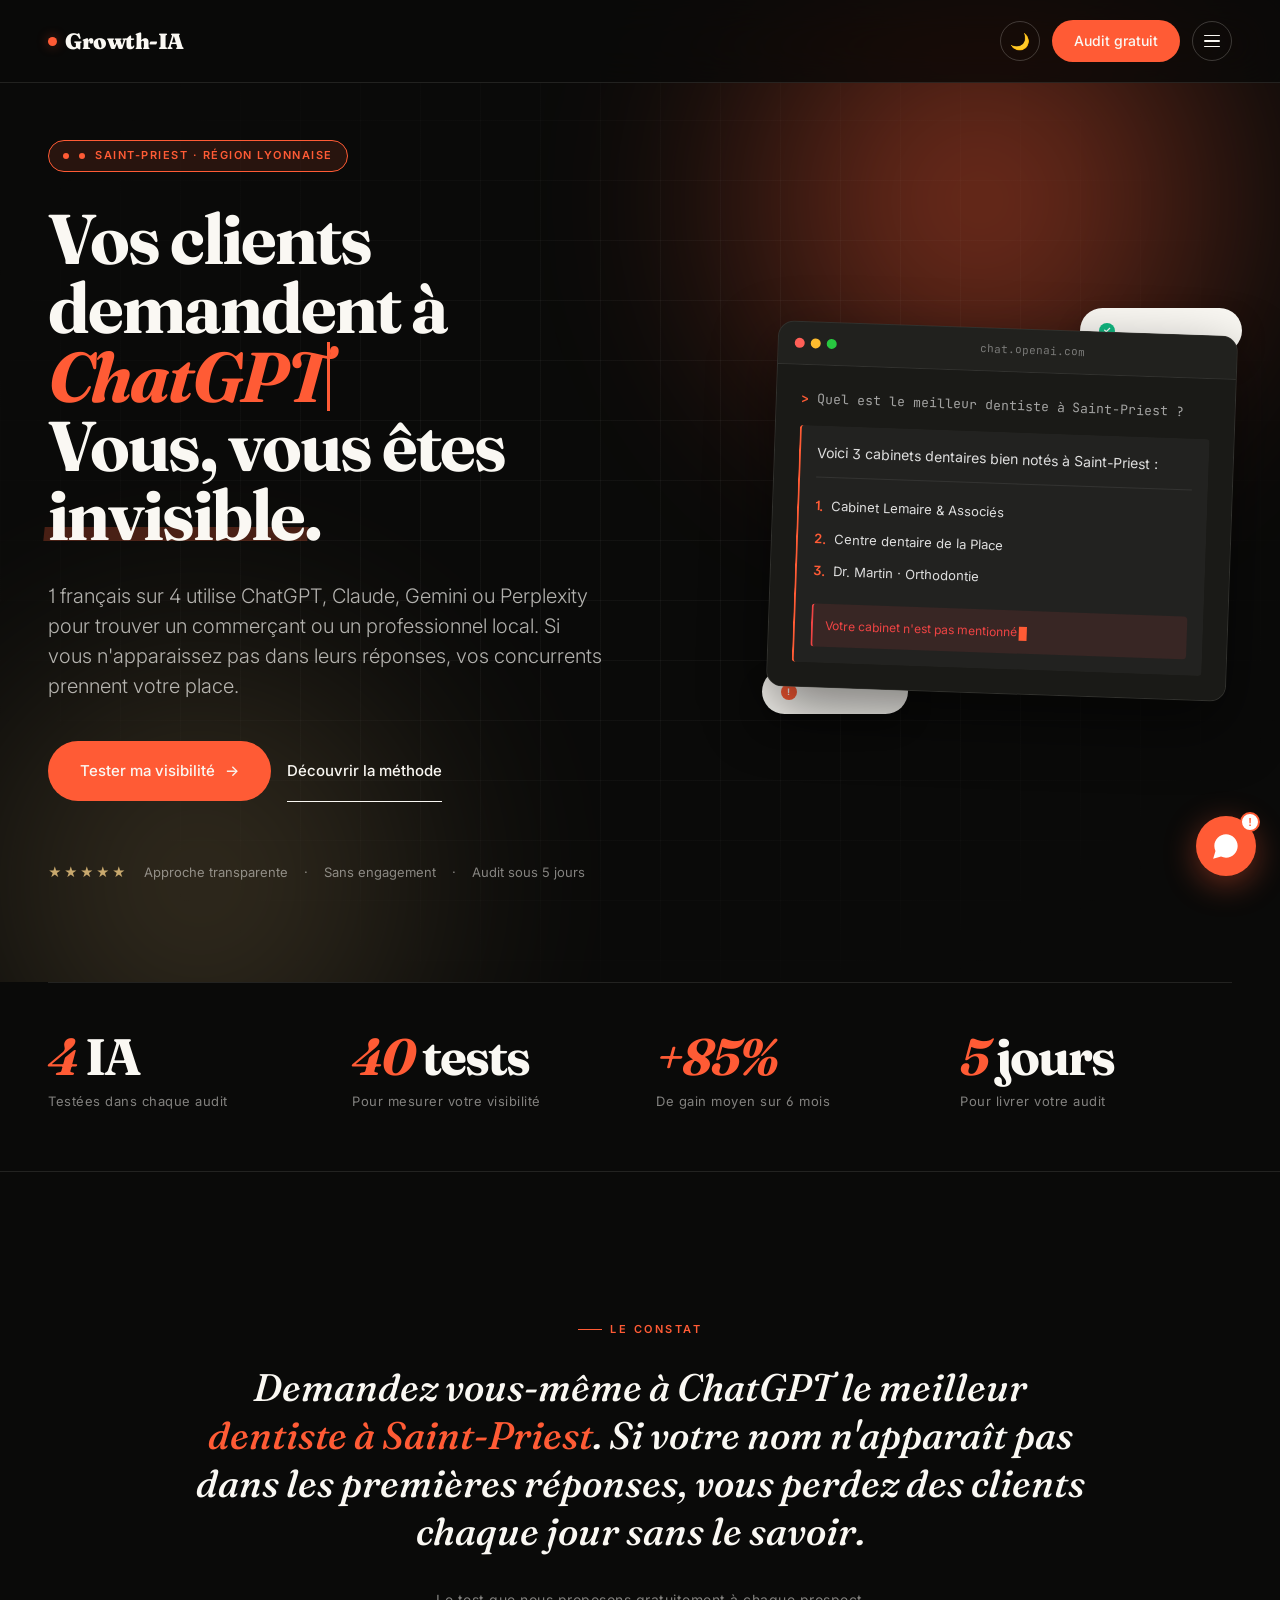
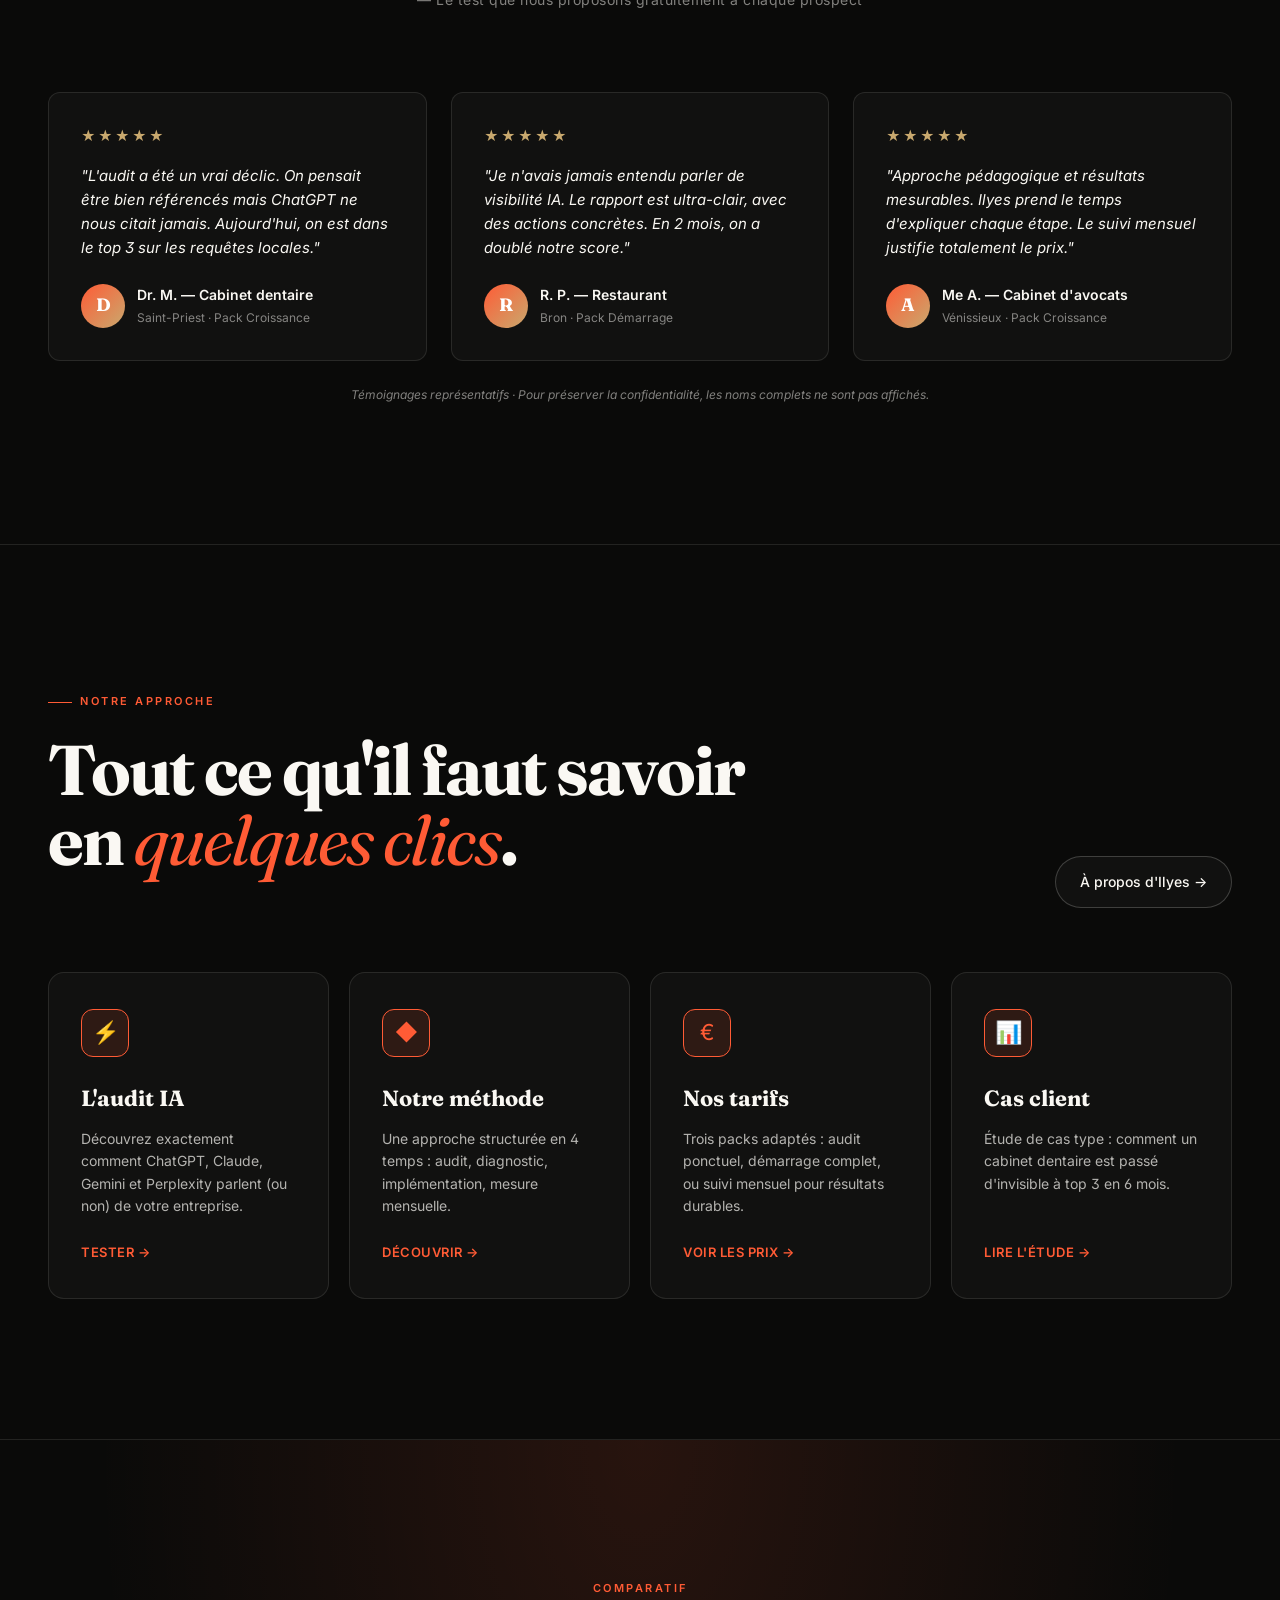
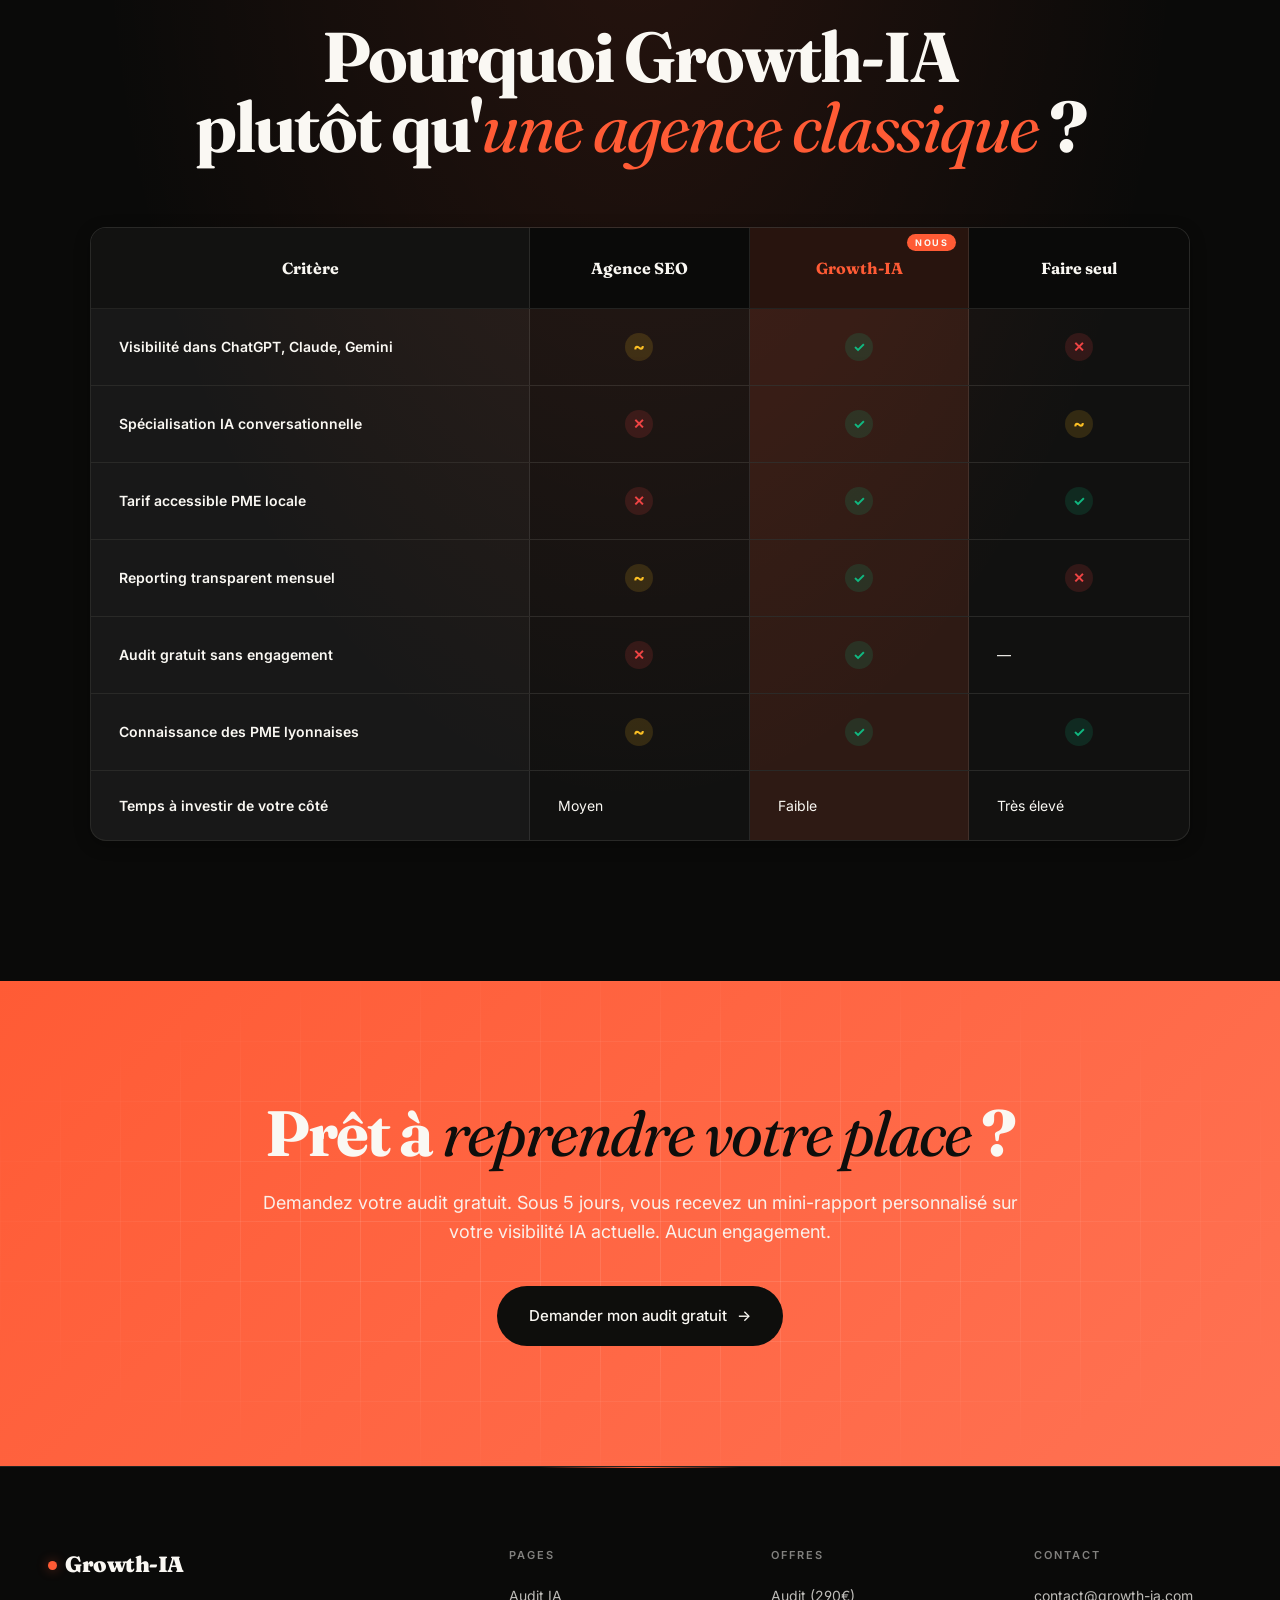
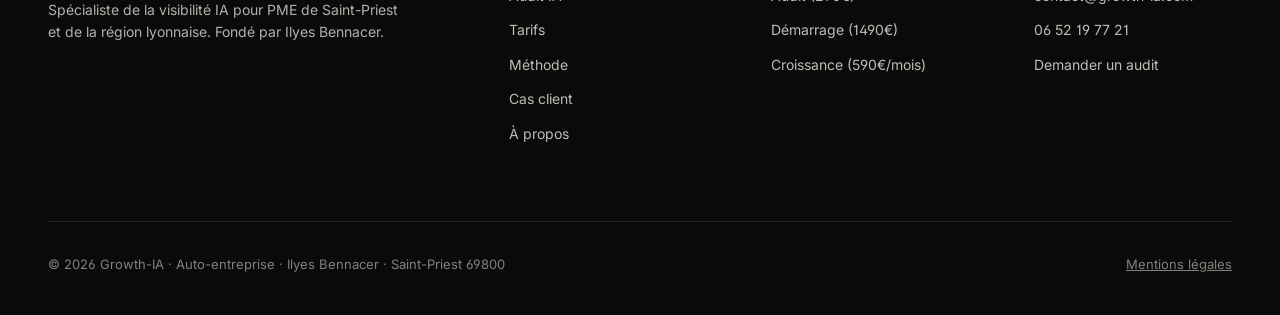
==== commit 6e2f4e85: "final" ====
--- a/index.html
+++ b/index.html
@@ -745,23 +745,40 @@
     <span class="logo-dot"></span>
     Growth-IA
   </a>
-  <ul class="nav-links" id="navLinks">
-    <li><a href="audit.html">Audit IA</a></li>
-    <li><a href="tarifs.html">Tarifs</a></li>
-    <li><a href="methode.html">Méthode</a></li>
-    <li><a href="cas-client.html">Cas client</a></li>
-    <li><a href="apropos.html">À propos</a></li>
-    <li><a href="contact.html">Contact</a></li>
-  </ul>
   <div class="nav-actions">
     <button class="theme-toggle" id="themeToggle" aria-label="Changer de thème">
       <span class="icon-moon">🌙</span>
       <span class="icon-sun">☀️</span>
     </button>
     <a href="contact.html" class="cta-nav">Audit gratuit</a>
-    <button class="menu-toggle">☰</button>
+    <button class="menu-toggle" aria-label="Ouvrir le menu">
+      <span class="menu-toggle-icon"><span></span><span></span><span></span></span>
+    </button>
   </div>
 </nav>
+
+<div class="nav-overlay" id="navOverlay"></div>
+
+<aside class="nav-panel" id="navPanel">
+  <ul class="nav-links">
+    <li><a href="index.html" class="active">Accueil</a></li>
+    <li><a href="audit.html">Audit IA</a></li>
+    <li><a href="tarifs.html">Tarifs</a></li>
+    <li><a href="methode.html">Méthode</a></li>
+    <li><a href="cas-client.html">Cas client</a></li>
+    <li><a href="blog.html">Blog</a></li>
+    <li><a href="apropos.html">À propos</a></li>
+    <li><a href="contact.html">Contact</a></li>
+  </ul>
+  <div class="nav-panel-footer">
+    <div class="nav-panel-footer-label">Contact direct</div>
+    <div class="nav-panel-footer-contact">
+      <a href="mailto:contact@growth-ia.com">contact@growth-ia.com</a>
+      <a href="tel:0652197721">06 52 19 77 21</a>
+      <a href="https://growth-ia.com">growth-ia.com</a>
+    </div>
+  </div>
+</aside>
 
 <!-- HERO -->
 <section class="hero">
--- a/styles.css
+++ b/styles.css
@@ -80,7 +80,7 @@
 }
 
 /* ==========================================================================
-   NAVIGATION
+   NAVIGATION V4.1 — Menu hamburger toujours visible (style Linear/Stripe)
    ========================================================================== */
 nav {
   position: fixed;
@@ -108,6 +108,7 @@
   display: flex;
   align-items: center;
   gap: 8px;
+  z-index: 101;
 }
 .logo-dot {
   width: 9px;
@@ -122,43 +123,19 @@
   50% { opacity: 0.6; transform: scale(1.4); }
 }
 
-.nav-links {
-  display: flex;
-  gap: 32px;
-  list-style: none;
-}
-.nav-links a {
-  color: var(--ink);
-  text-decoration: none;
-  font-size: 14px;
-  font-weight: 500;
-  opacity: 0.65;
-  transition: opacity 0.2s;
-  position: relative;
-}
-.nav-links a:hover, .nav-links a.active { opacity: 1; }
-.nav-links a::after {
-  content: '';
-  position: absolute;
-  bottom: -6px; left: 0;
-  width: 0; height: 1px;
-  background: var(--accent);
-  transition: width 0.3s;
-}
-.nav-links a:hover::after, .nav-links a.active::after { width: 100%; }
-
 .nav-actions {
   display: flex;
   align-items: center;
   gap: 12px;
+  z-index: 101;
 }
 
 .theme-toggle {
   background: transparent;
   border: 1px solid var(--border-strong);
   color: var(--ink);
-  width: 38px;
-  height: 38px;
+  width: 40px;
+  height: 40px;
   border-radius: 50%;
   cursor: pointer;
   display: flex;
@@ -204,15 +181,174 @@
   box-shadow: 0 8px 20px var(--accent-glow);
 }
 
+/* MENU TOGGLE - toujours visible */
 .menu-toggle {
-  display: none;
   background: transparent;
   border: 1px solid var(--border-strong);
   color: var(--ink);
-  padding: 8px 12px;
-  border-radius: 8px;
-  font-size: 18px;
+  width: 40px;
+  height: 40px;
+  border-radius: 50%;
   cursor: pointer;
+  display: flex;
+  align-items: center;
+  justify-content: center;
+  transition: all 0.3s;
+  padding: 0;
+  font-family: inherit;
+}
+.menu-toggle:hover {
+  border-color: var(--accent);
+  color: var(--accent);
+}
+.menu-toggle-icon {
+  display: flex;
+  flex-direction: column;
+  gap: 4px;
+}
+.menu-toggle-icon span {
+  display: block;
+  width: 16px;
+  height: 1.5px;
+  background: currentColor;
+  border-radius: 2px;
+  transition: all 0.3s;
+}
+.menu-toggle.open .menu-toggle-icon span:nth-child(1) {
+  transform: translateY(5.5px) rotate(45deg);
+}
+.menu-toggle.open .menu-toggle-icon span:nth-child(2) {
+  opacity: 0;
+}
+.menu-toggle.open .menu-toggle-icon span:nth-child(3) {
+  transform: translateY(-5.5px) rotate(-45deg);
+}
+
+/* PANEL MENU SLIDE-IN */
+.nav-overlay {
+  position: fixed;
+  inset: 0;
+  background: rgba(0,0,0,0.5);
+  backdrop-filter: blur(8px);
+  z-index: 99;
+  opacity: 0;
+  pointer-events: none;
+  transition: opacity 0.3s;
+}
+.nav-overlay.open {
+  opacity: 1;
+  pointer-events: auto;
+}
+
+.nav-panel {
+  position: fixed;
+  top: 0;
+  right: 0;
+  width: 420px;
+  max-width: 90vw;
+  height: 100vh;
+  background: var(--bg);
+  border-left: 1px solid var(--border);
+  z-index: 100;
+  padding: 100px 48px 48px;
+  transform: translateX(100%);
+  transition: transform 0.5s cubic-bezier(0.4, 0, 0.2, 1);
+  display: flex;
+  flex-direction: column;
+  overflow-y: auto;
+}
+.nav-panel.open {
+  transform: translateX(0);
+}
+
+.nav-links {
+  list-style: none;
+  display: flex;
+  flex-direction: column;
+  gap: 4px;
+  margin-bottom: 48px;
+}
+.nav-links li {
+  border-bottom: 1px solid var(--border);
+}
+.nav-links li:last-child { border-bottom: none; }
+.nav-links a {
+  color: var(--ink);
+  text-decoration: none;
+  font-family: 'Fraunces', serif;
+  font-size: 28px;
+  font-weight: 700;
+  letter-spacing: -0.5px;
+  padding: 16px 0;
+  display: flex;
+  align-items: center;
+  justify-content: space-between;
+  transition: all 0.3s;
+  opacity: 0;
+  transform: translateX(20px);
+}
+.nav-panel.open .nav-links a {
+  opacity: 1;
+  transform: translateX(0);
+}
+.nav-panel.open .nav-links li:nth-child(1) a { transition-delay: 0.1s; }
+.nav-panel.open .nav-links li:nth-child(2) a { transition-delay: 0.15s; }
+.nav-panel.open .nav-links li:nth-child(3) a { transition-delay: 0.2s; }
+.nav-panel.open .nav-links li:nth-child(4) a { transition-delay: 0.25s; }
+.nav-panel.open .nav-links li:nth-child(5) a { transition-delay: 0.3s; }
+.nav-panel.open .nav-links li:nth-child(6) a { transition-delay: 0.35s; }
+.nav-links a::after {
+  content: '→';
+  color: var(--accent);
+  font-family: 'Inter', sans-serif;
+  font-size: 22px;
+  opacity: 0;
+  transform: translateX(-10px);
+  transition: all 0.3s;
+}
+.nav-links a:hover {
+  color: var(--accent);
+  padding-left: 12px;
+}
+.nav-links a:hover::after,
+.nav-links a.active::after {
+  opacity: 1;
+  transform: translateX(0);
+}
+.nav-links a.active { color: var(--accent); }
+
+.nav-panel-footer {
+  margin-top: auto;
+  padding-top: 32px;
+  border-top: 1px solid var(--border);
+}
+.nav-panel-footer-label {
+  font-size: 11px;
+  letter-spacing: 2px;
+  text-transform: uppercase;
+  color: var(--ink-mute);
+  margin-bottom: 16px;
+}
+.nav-panel-footer-contact {
+  display: flex;
+  flex-direction: column;
+  gap: 8px;
+}
+.nav-panel-footer-contact a {
+  color: var(--ink);
+  text-decoration: none;
+  font-size: 14px;
+  opacity: 0.75;
+  transition: opacity 0.2s;
+}
+.nav-panel-footer-contact a:hover { opacity: 1; color: var(--accent); }
+
+@media (max-width: 768px) {
+  nav { padding: 16px 20px; }
+  nav.scrolled { padding: 12px 20px; }
+  .nav-panel { padding: 80px 24px 24px; }
+  .nav-links a { font-size: 22px; }
+  .cta-nav { display: none; }
 }
 
 /* ==========================================================================
@@ -664,22 +800,6 @@
    RESPONSIVE
    ========================================================================== */
 @media (max-width: 768px) {
-  nav { padding: 16px 20px; }
-  nav.scrolled { padding: 12px 20px; }
-  .nav-links { display: none; }
-  .menu-toggle { display: block; }
-  .nav-links.mobile-open {
-    display: flex;
-    position: absolute;
-    top: 100%;
-    left: 0; right: 0;
-    background: color-mix(in srgb, var(--bg) 98%, transparent);
-    backdrop-filter: blur(20px);
-    flex-direction: column;
-    padding: 24px;
-    gap: 20px;
-    border-top: 1px solid var(--border);
-  }
   .page-hero { padding: 140px 20px 60px; }
   .footer-content { grid-template-columns: 1fr; gap: 40px; }
   footer { padding: 60px 20px 30px; }
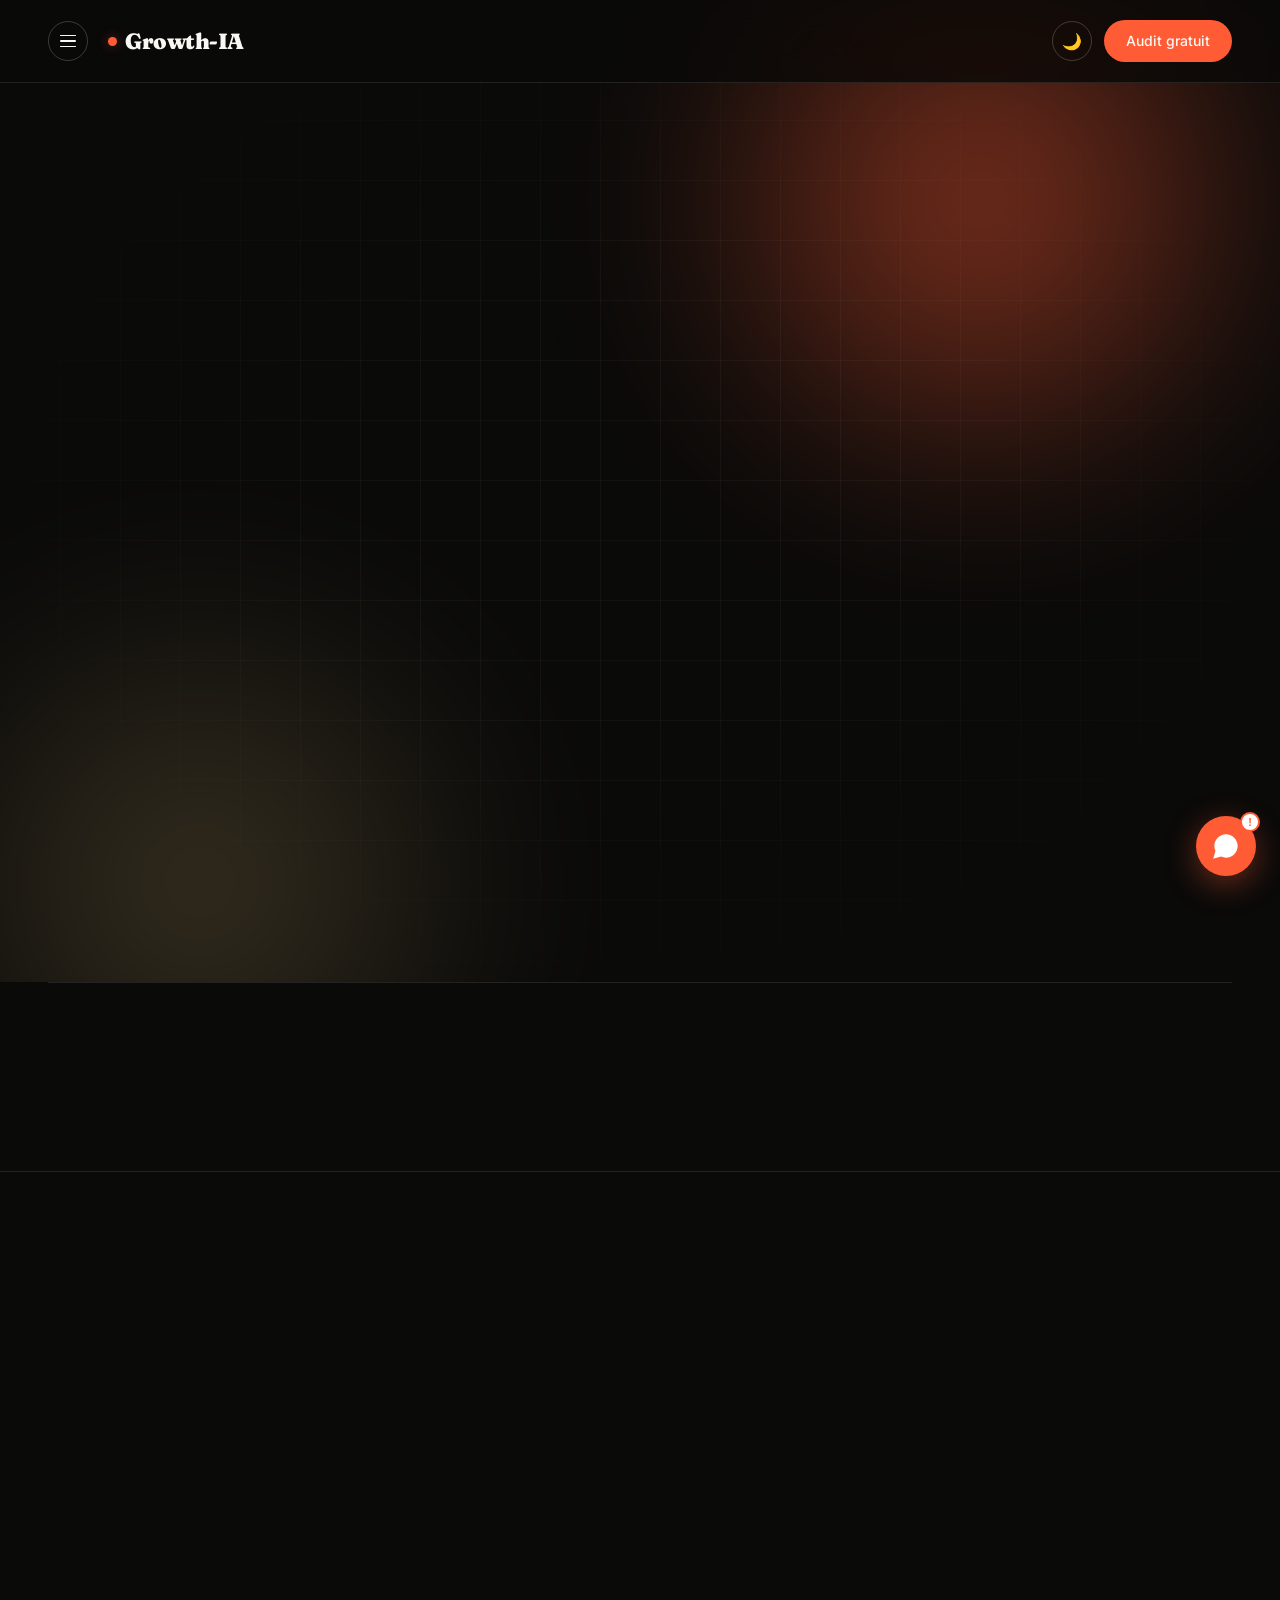
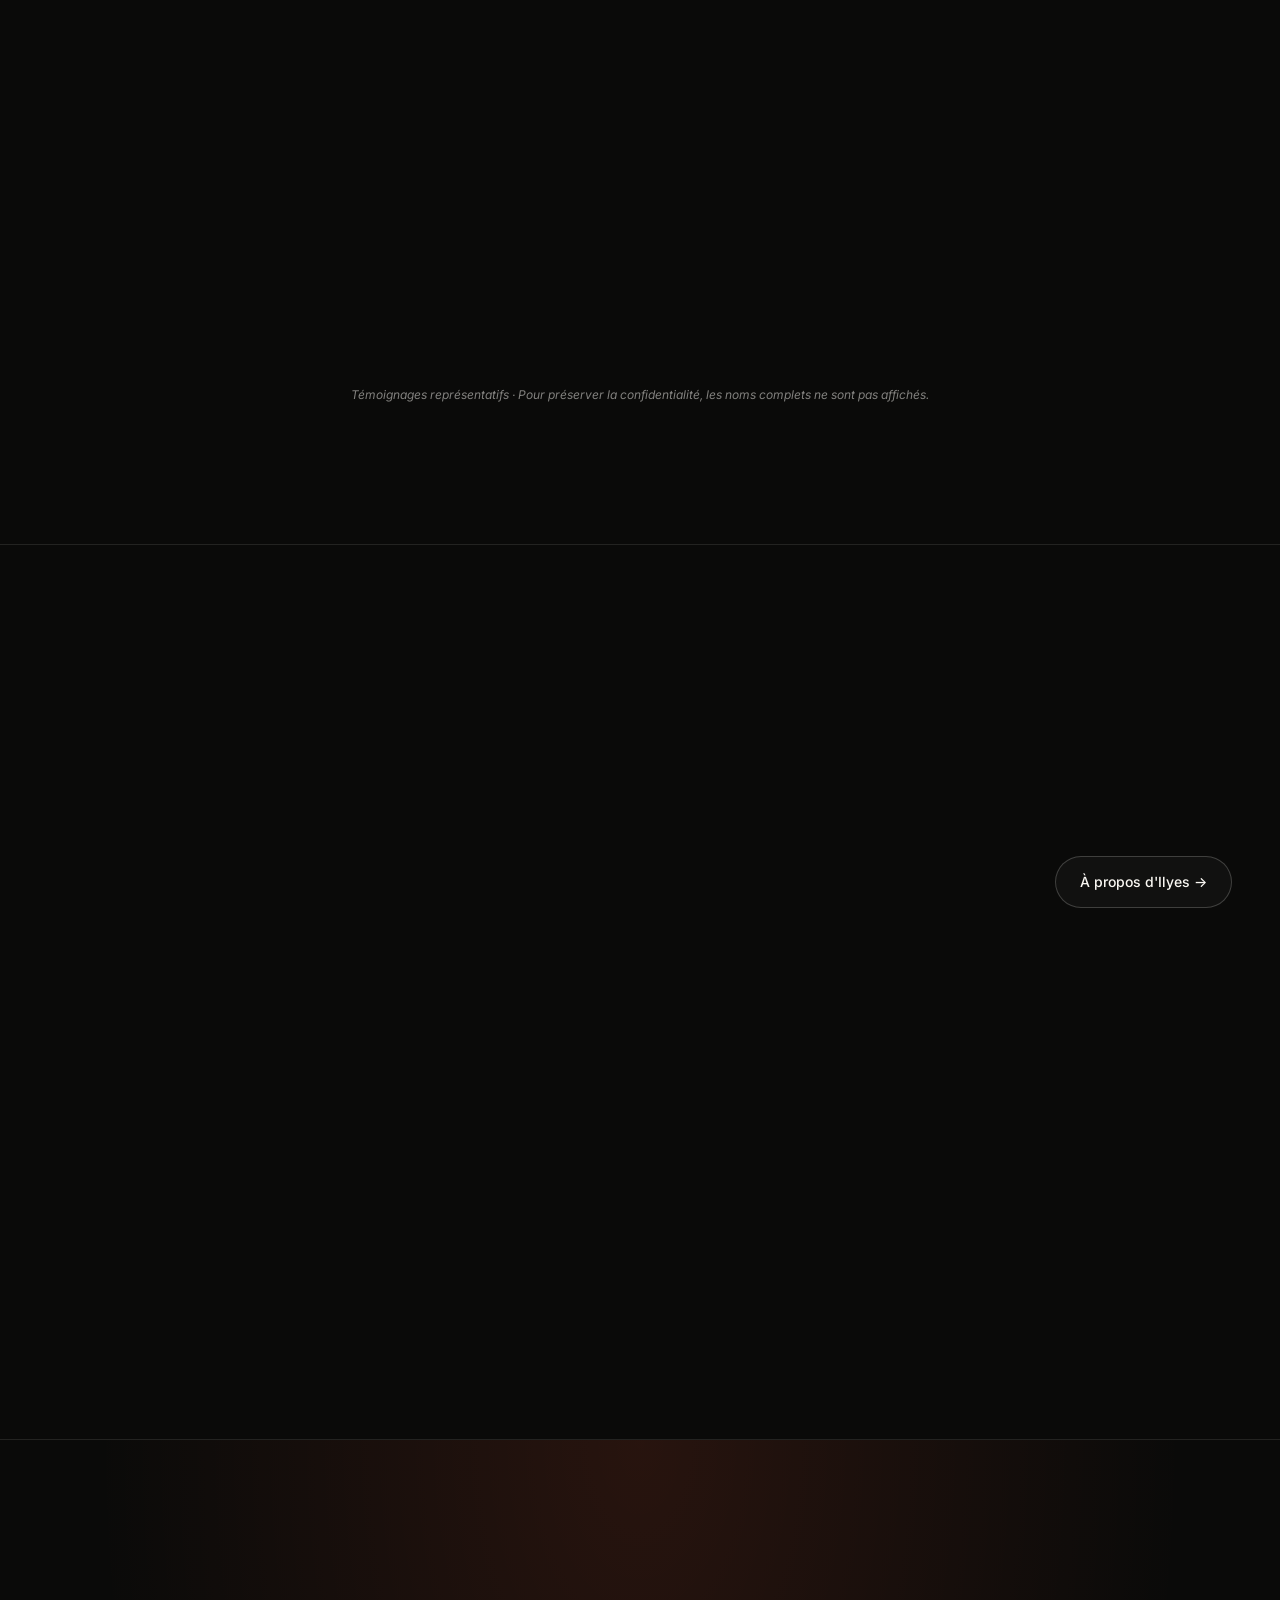
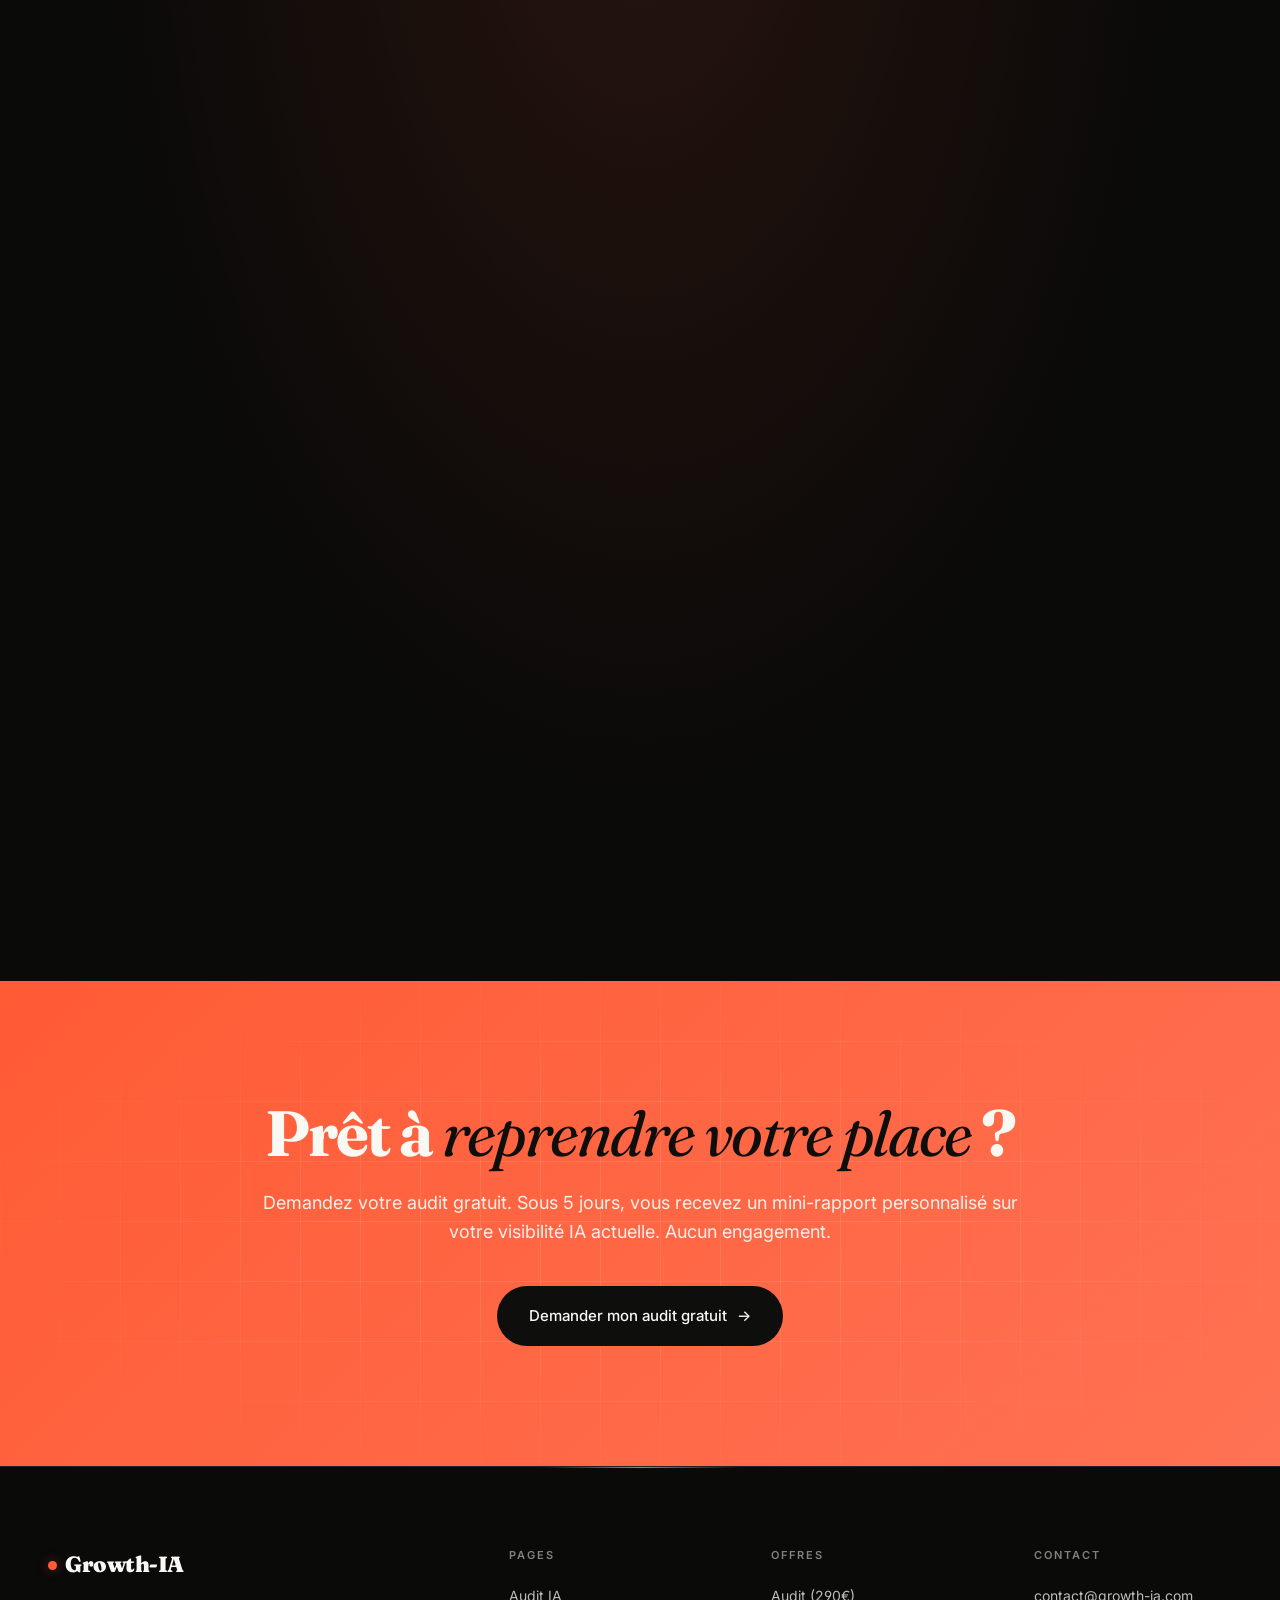
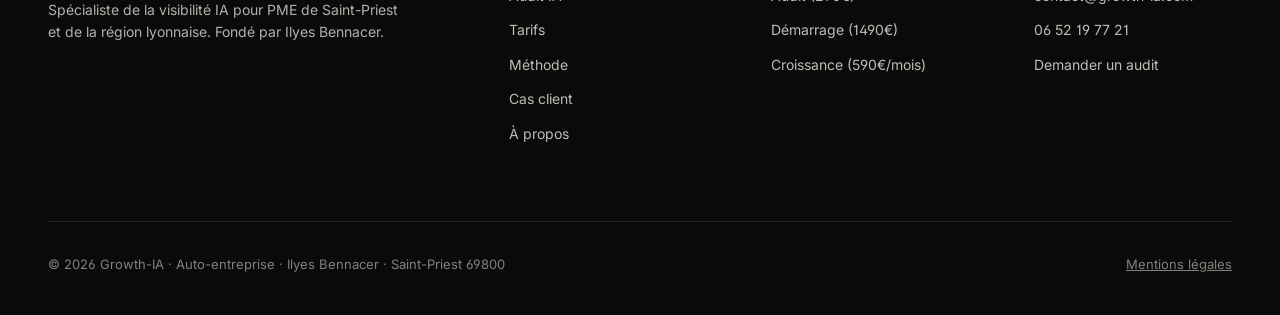
==== commit 7d5a2dbf: "final.." ====
--- a/index.html
+++ b/index.html
@@ -95,14 +95,14 @@
 }
 
 .hero-content {
-  max-width: 1280px;
+  max-width: 1440px;
   margin: 0 auto;
   width: 100%;
   position: relative;
   z-index: 1;
   display: grid;
-  grid-template-columns: 1.4fr 1fr;
-  gap: 80px;
+  grid-template-columns: 1.1fr 1fr;
+  gap: 64px;
   align-items: center;
 }
 
@@ -741,19 +741,21 @@
 
 <!-- NAVIGATION -->
 <nav id="nav">
-  <a href="index.html" class="logo">
+  <div class="nav-left">
+    <button class="menu-toggle" aria-label="Ouvrir le menu">
+      <span class="menu-toggle-icon"><span></span><span></span><span></span></span>
+    </button>
+    <a href="index.html" class="logo">
     <span class="logo-dot"></span>
     Growth-IA
   </a>
+  </div>
   <div class="nav-actions">
     <button class="theme-toggle" id="themeToggle" aria-label="Changer de thème">
       <span class="icon-moon">🌙</span>
       <span class="icon-sun">☀️</span>
     </button>
     <a href="contact.html" class="cta-nav">Audit gratuit</a>
-    <button class="menu-toggle" aria-label="Ouvrir le menu">
-      <span class="menu-toggle-icon"><span></span><span></span><span></span></span>
-    </button>
   </div>
 </nav>
 
--- a/styles.css
+++ b/styles.css
@@ -110,6 +110,13 @@
   gap: 8px;
   z-index: 101;
 }
+
+.nav-left {
+  display: flex;
+  align-items: center;
+  gap: 20px;
+  z-index: 101;
+}
 .logo-dot {
   width: 9px;
   height: 9px;
@@ -256,6 +263,7 @@
   display: flex;
   flex-direction: column;
   overflow-y: auto;
+  text-align: left;
 }
 .nav-panel.open {
   transform: translateX(0);
@@ -267,9 +275,12 @@
   flex-direction: column;
   gap: 4px;
   margin-bottom: 48px;
+  padding: 0;
+  text-align: left;
 }
 .nav-links li {
   border-bottom: 1px solid var(--border);
+  text-align: left;
 }
 .nav-links li:last-child { border-bottom: none; }
 .nav-links a {
@@ -286,6 +297,7 @@
   transition: all 0.3s;
   opacity: 0;
   transform: translateX(20px);
+  text-align: left;
 }
 .nav-panel.open .nav-links a {
   opacity: 1;
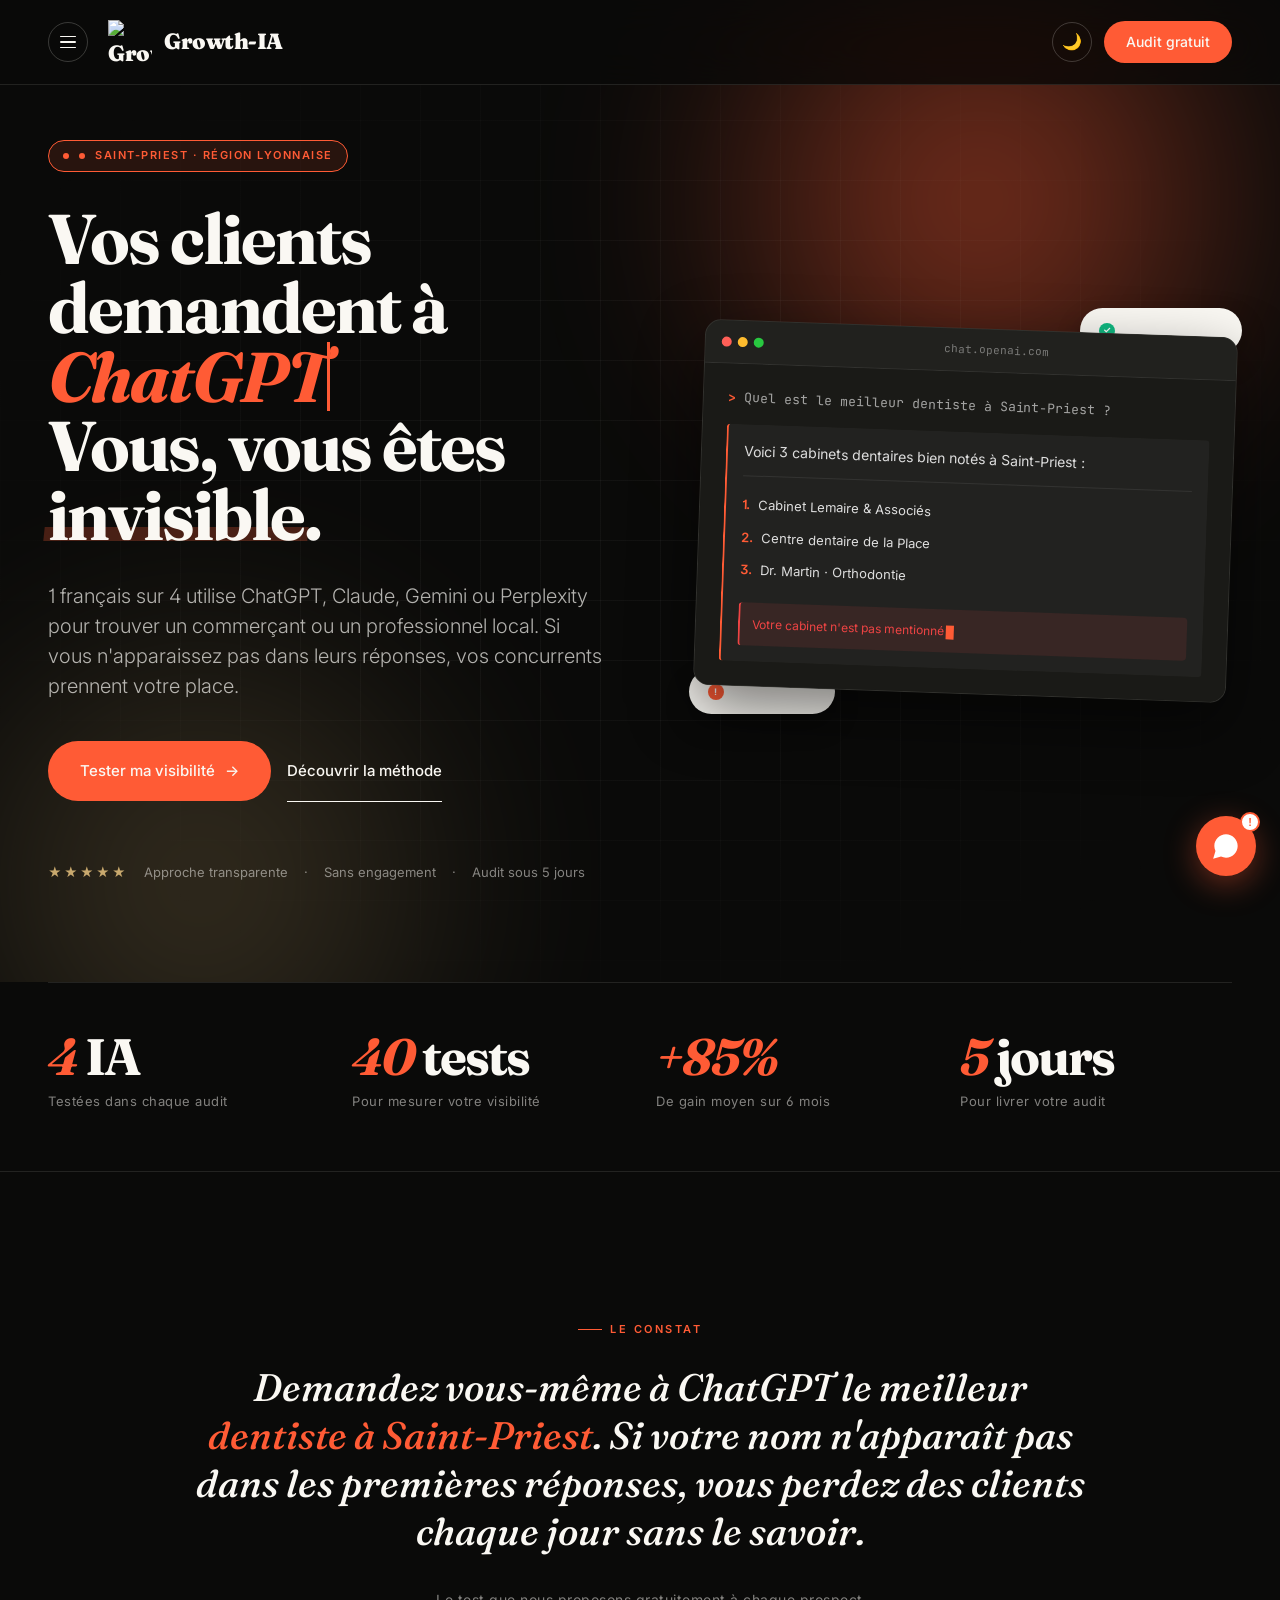
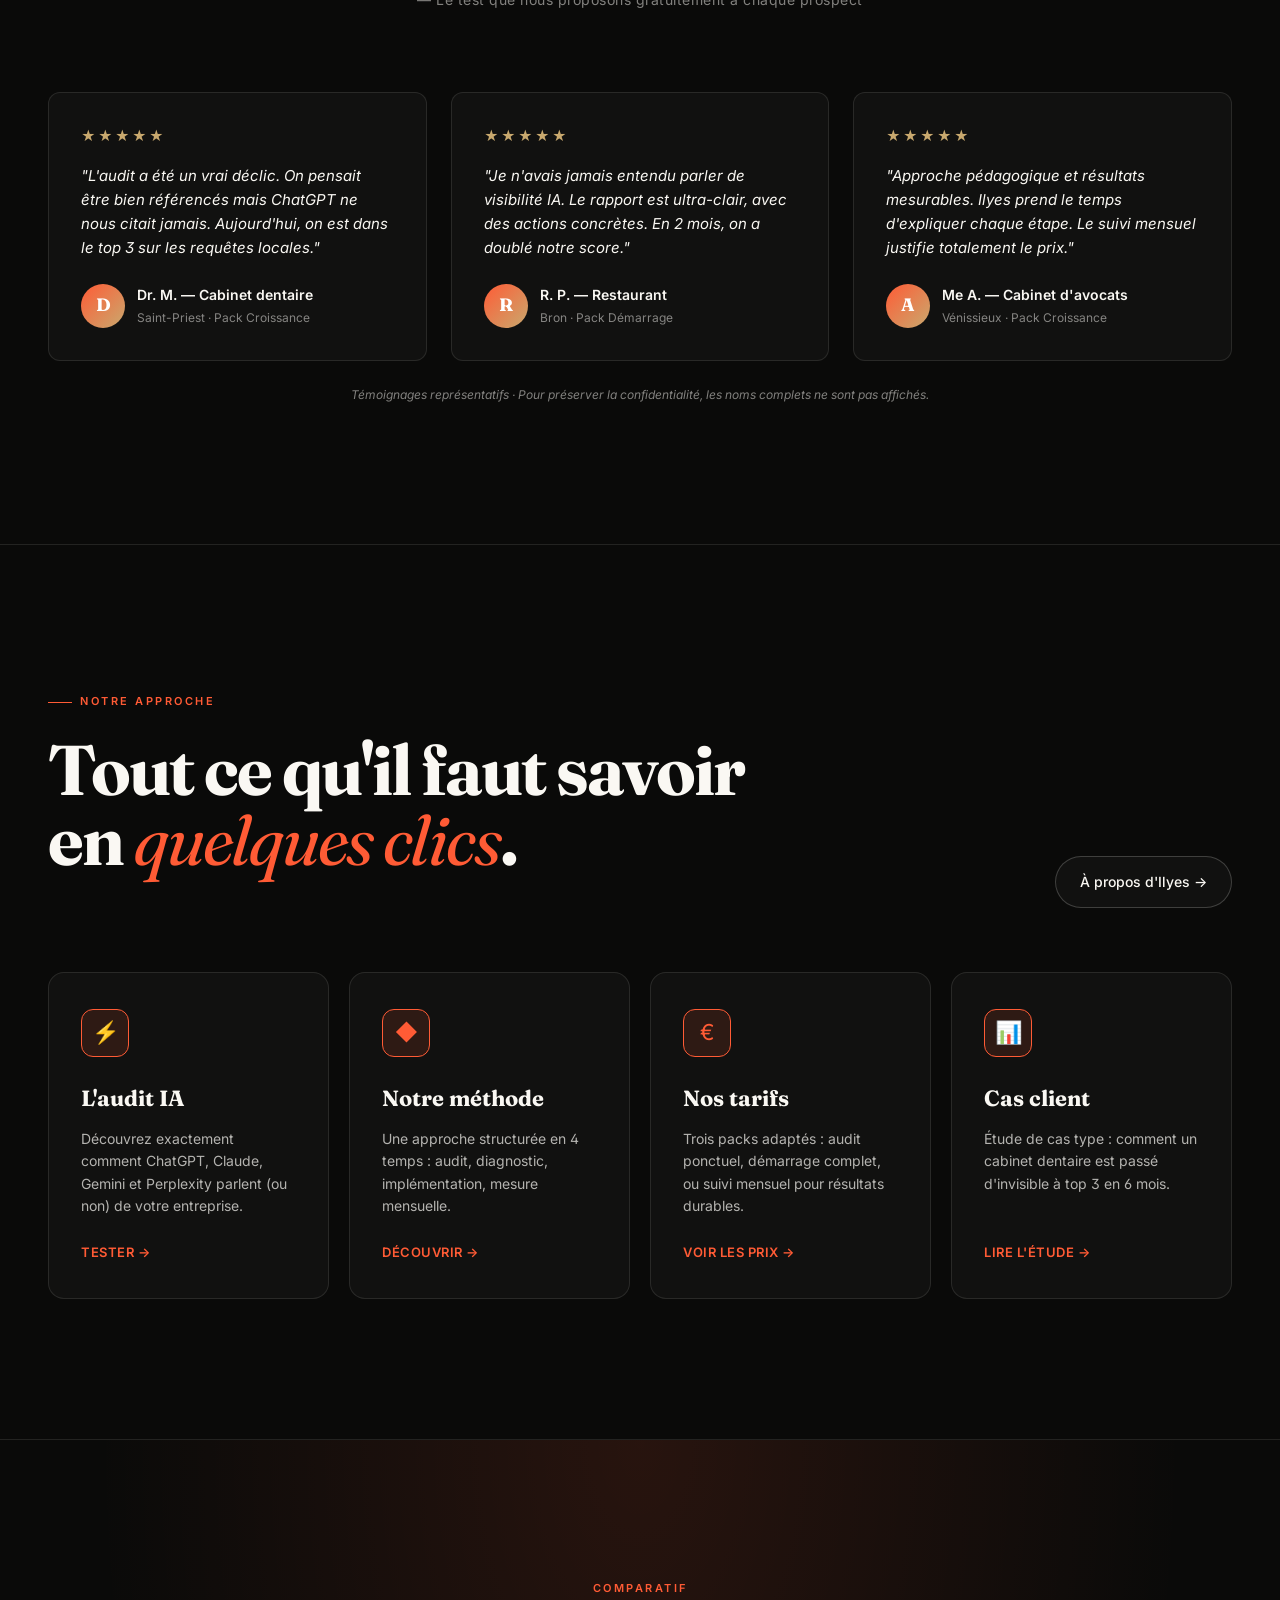
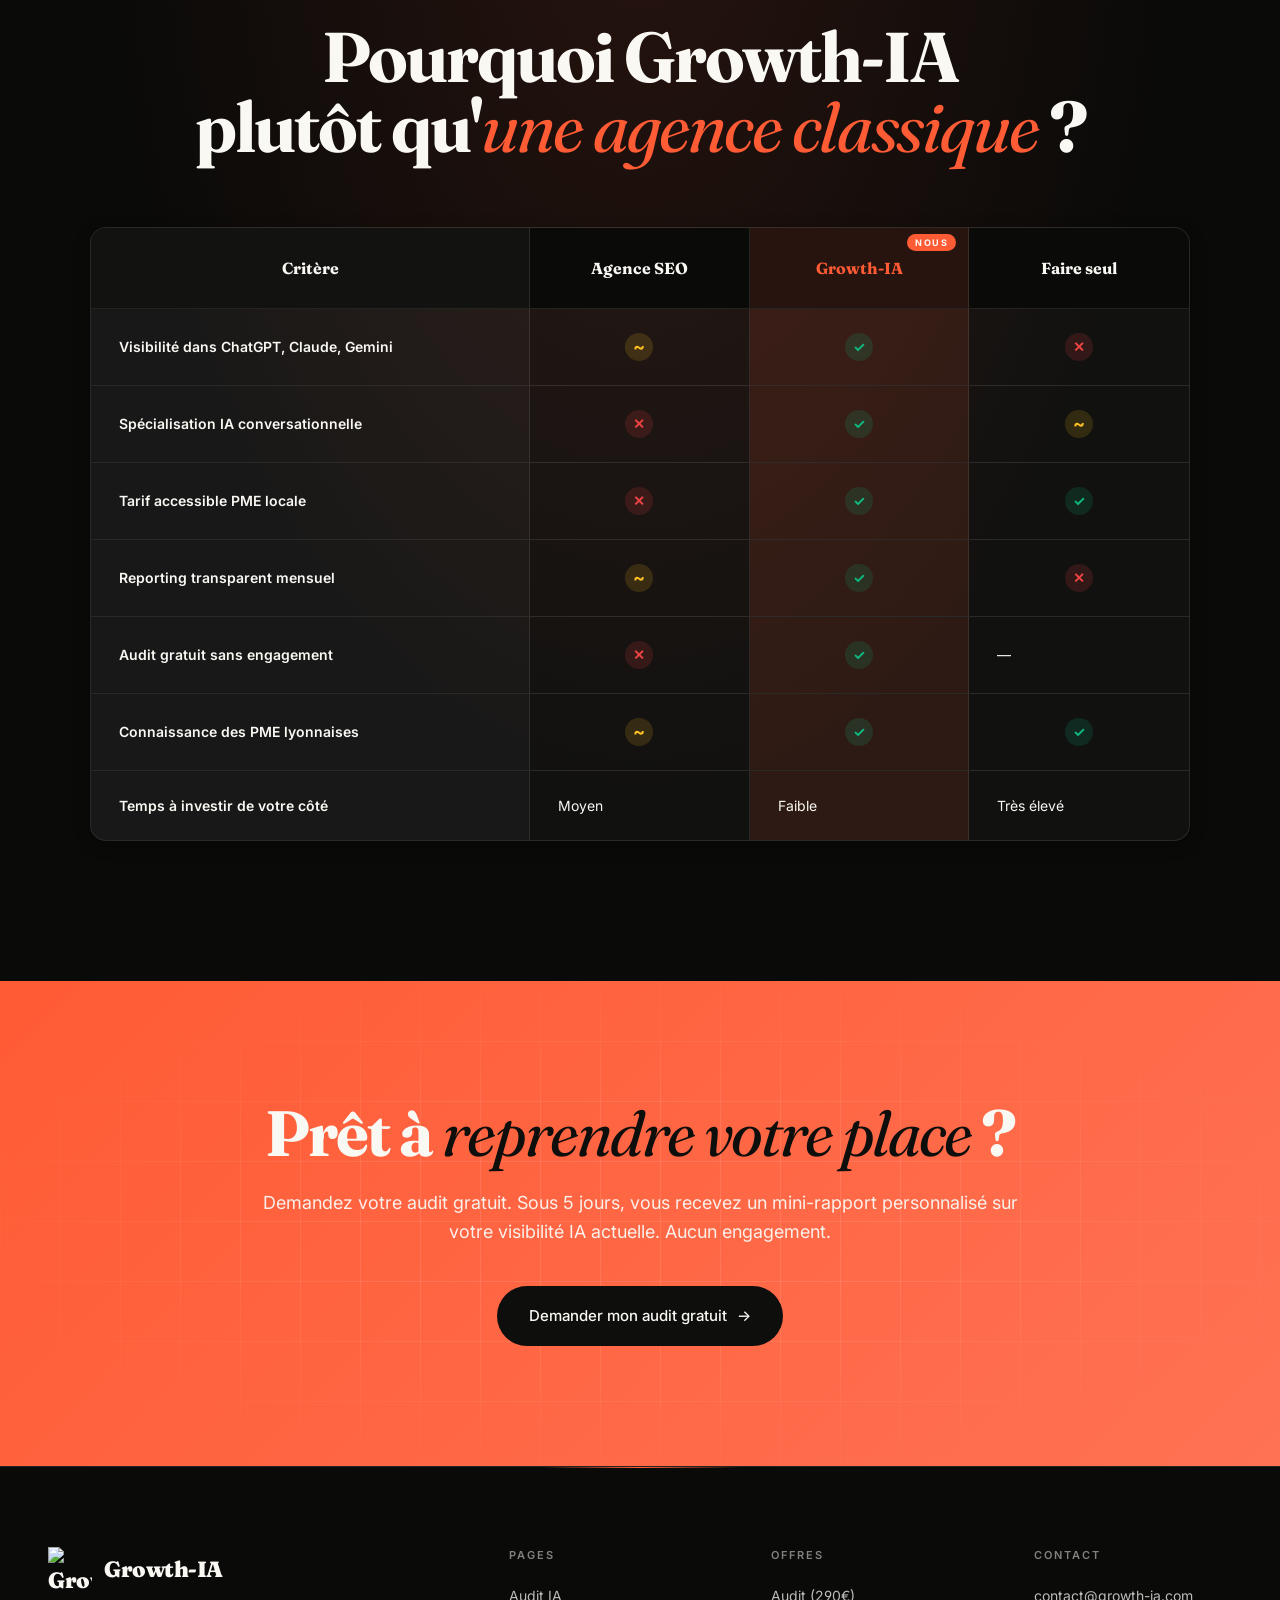
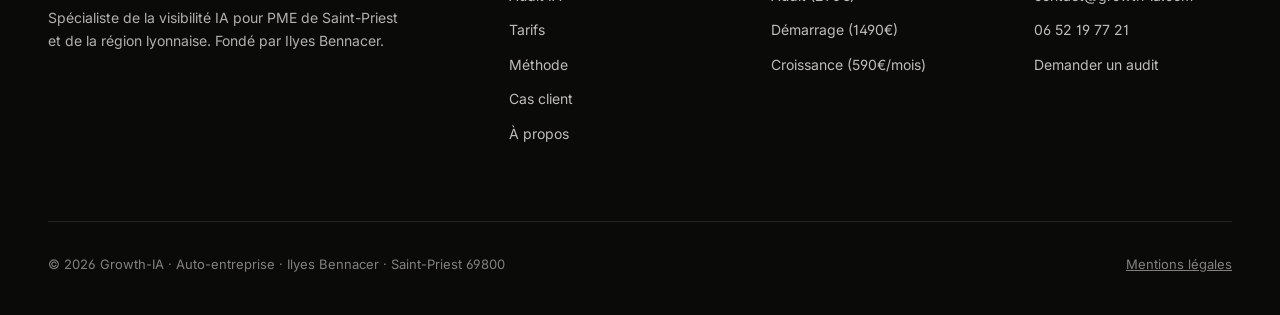
==== commit 1fc0b6f3: "logoadd" ====
--- a/index.html
+++ b/index.html
@@ -4,13 +4,27 @@
 <meta charset="UTF-8">
 <meta name="viewport" content="width=device-width, initial-scale=1.0">
 <title>Growth-IA — Visibilité IA pour PME à Saint-Priest et région lyonnaise</title>
+
+<meta property="og:type" content="website">
+<meta property="og:url" content="https://growth-ia.com/">
+<meta property="og:title" content="Growth-IA — Visibilité IA pour PME à Saint-Priest et région lyonnaise">
+<meta property="og:description" content="Audit et optimisation de votre visibilité dans ChatGPT, Claude, Gemini et Perplexity. Pour les PME de Saint-Priest.">
+<meta property="og:image" content="https://growth-ia.com/assets/og-image.jpg">
+<meta property="og:image:width" content="1200">
+<meta property="og:image:height" content="630">
+<meta property="og:site_name" content="Growth-IA">
+<meta property="og:locale" content="fr_FR">
+
+<meta name="twitter:card" content="summary_large_image">
+<meta name="twitter:title" content="Growth-IA — Visibilité IA pour PME à Saint-Priest et région lyonnaise">
+<meta name="twitter:description" content="Audit et optimisation de votre visibilité dans ChatGPT, Claude, Gemini et Perplexity. Pour les PME de Saint-Priest.">
+<meta name="twitter:image" content="https://growth-ia.com/assets/og-image.jpg">
+
 <meta name="description" content="Audit et optimisation de votre visibilité dans ChatGPT, Claude, Gemini et Perplexity. Pour les PME de Saint-Priest et de la région lyonnaise.">
 
-<meta property="og:title" content="Growth-IA — Soyez visible dans ChatGPT, Claude, Gemini et Perplexity">
-<meta property="og:description" content="Audit gratuit de votre visibilité IA pour les PME de Saint-Priest et région lyonnaise.">
-<meta property="og:type" content="website">
-
-<link rel="icon" href="data:image/svg+xml,<svg xmlns=%22http://www.w3.org/2000/svg%22 viewBox=%220 0 100 100%22><circle cx=%2250%22 cy=%2250%22 r=%2240%22 fill=%22%23ff5b35%22/></svg>">
+<link rel="icon" type="image/png" sizes="32x32" href="assets/favicon.png">
+<link rel="icon" type="image/png" sizes="16x16" href="assets/favicon.png">
+<link rel="apple-touch-icon" sizes="180x180" href="assets/favicon.png">
 
 <script type="application/ld+json">
 {
@@ -745,10 +759,7 @@
     <button class="menu-toggle" aria-label="Ouvrir le menu">
       <span class="menu-toggle-icon"><span></span><span></span><span></span></span>
     </button>
-    <a href="index.html" class="logo">
-    <span class="logo-dot"></span>
-    Growth-IA
-  </a>
+    <a href="index.html" class="logo"><img src="assets/logo-symbole.png" alt="Growth-IA" class="logo-img"><span class="logo-text">Growth-IA</span></a>
   </div>
   <div class="nav-actions">
     <button class="theme-toggle" id="themeToggle" aria-label="Changer de thème">
@@ -1060,10 +1071,7 @@
 <footer>
   <div class="footer-content">
     <div>
-      <a href="index.html" class="logo" style="margin-bottom: 16px;">
-        <span class="logo-dot"></span>
-        Growth-IA
-      </a>
+      <a href="index.html" class="logo" style="margin-bottom: 16px;"><img src="assets/logo-symbole.png" alt="Growth-IA" class="logo-img"><span class="logo-text">Growth-IA</span></a>
       <p class="footer-brand">
         Spécialiste de la visibilité IA pour PME de Saint-Priest et de la région lyonnaise. Fondé par Ilyes Bennacer.
       </p>
--- a/styles.css
+++ b/styles.css
@@ -107,8 +107,20 @@
   text-decoration: none;
   display: flex;
   align-items: center;
-  gap: 8px;
+  gap: 12px;
   z-index: 101;
+}
+.logo-img {
+  width: 44px;
+  height: 44px;
+  object-fit: contain;
+  display: block;
+}
+.logo-text {
+  font-family: 'Fraunces', serif;
+  font-weight: 900;
+  letter-spacing: -0.5px;
+  font-size: 22px;
 }
 
 .nav-left {
@@ -250,15 +262,15 @@
 .nav-panel {
   position: fixed;
   top: 0;
-  right: 0;
+  left: 0;
   width: 420px;
   max-width: 90vw;
   height: 100vh;
   background: var(--bg);
-  border-left: 1px solid var(--border);
+  border-right: 1px solid var(--border);
   z-index: 100;
   padding: 100px 48px 48px;
-  transform: translateX(100%);
+  transform: translateX(-100%);
   transition: transform 0.5s cubic-bezier(0.4, 0, 0.2, 1);
   display: flex;
   flex-direction: column;
@@ -296,7 +308,7 @@
   justify-content: space-between;
   transition: all 0.3s;
   opacity: 0;
-  transform: translateX(20px);
+  transform: translateX(-20px);
   text-align: left;
 }
 .nav-panel.open .nav-links a {
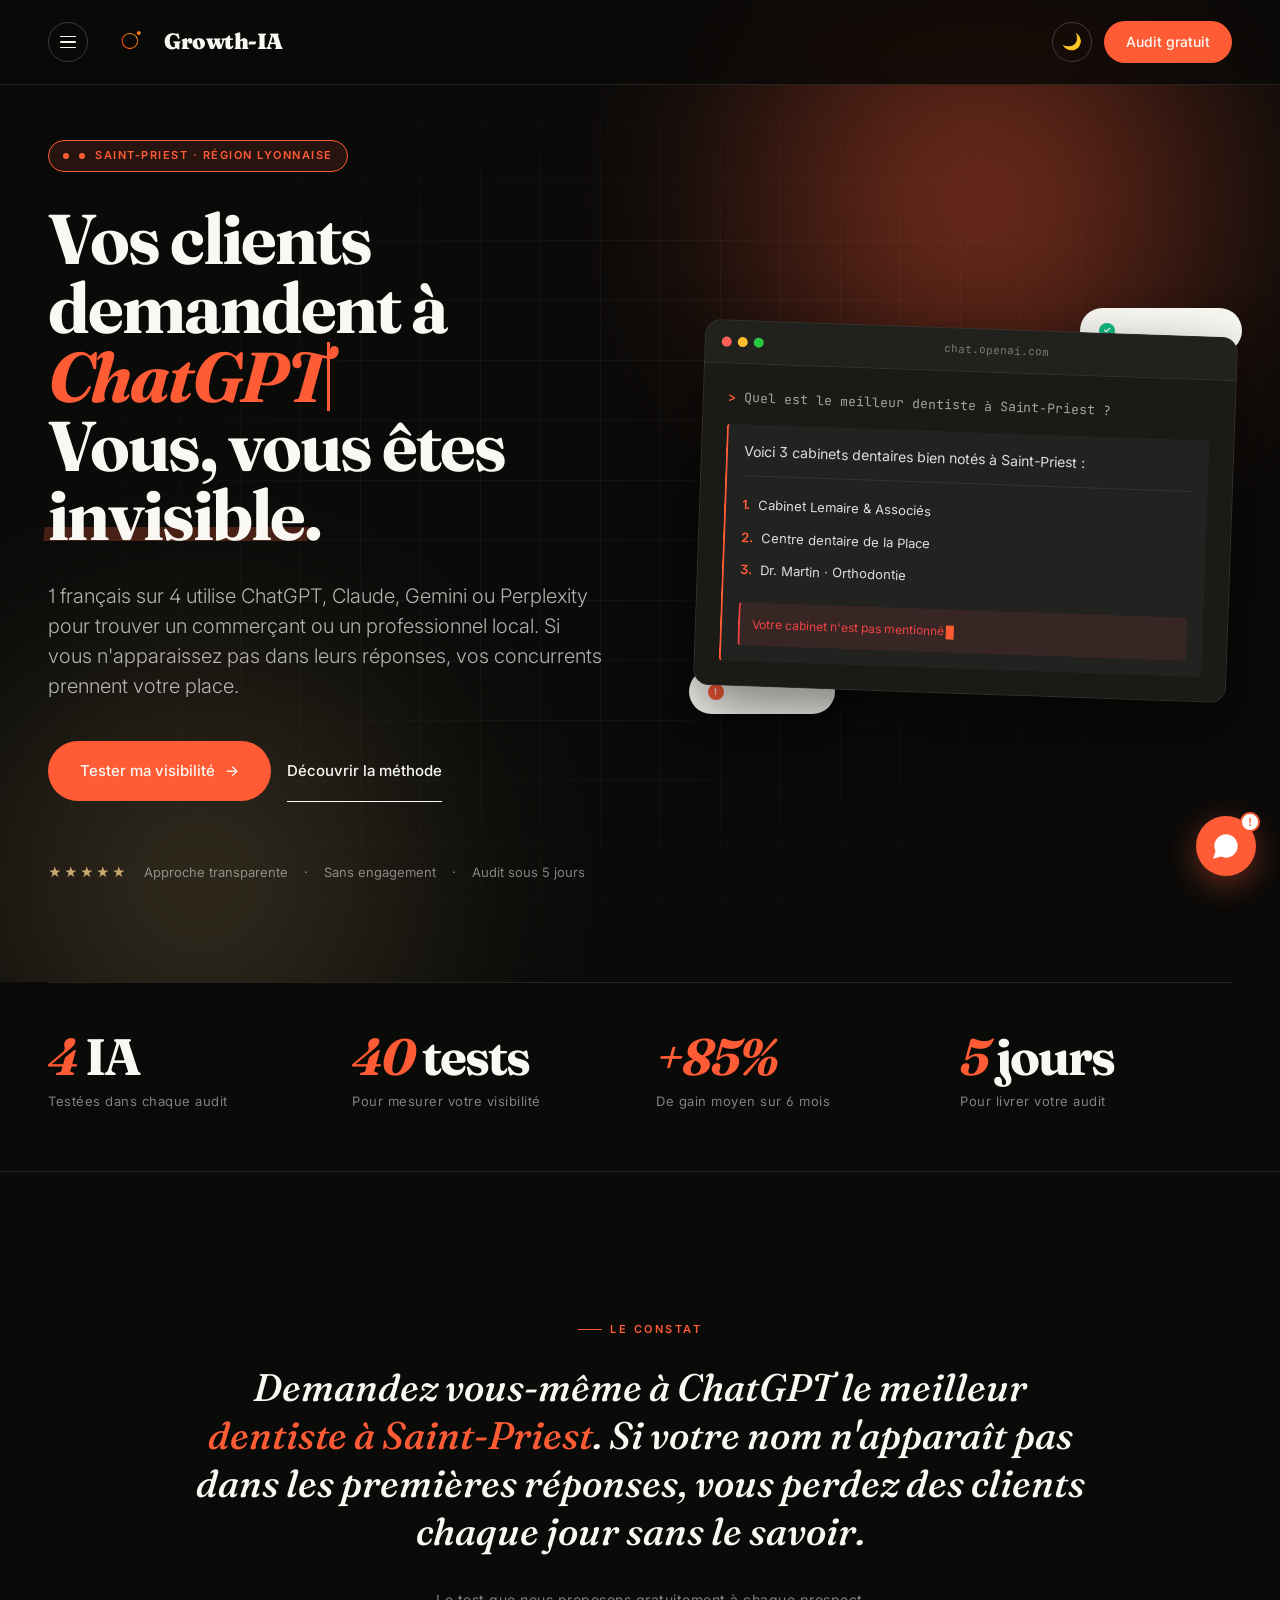
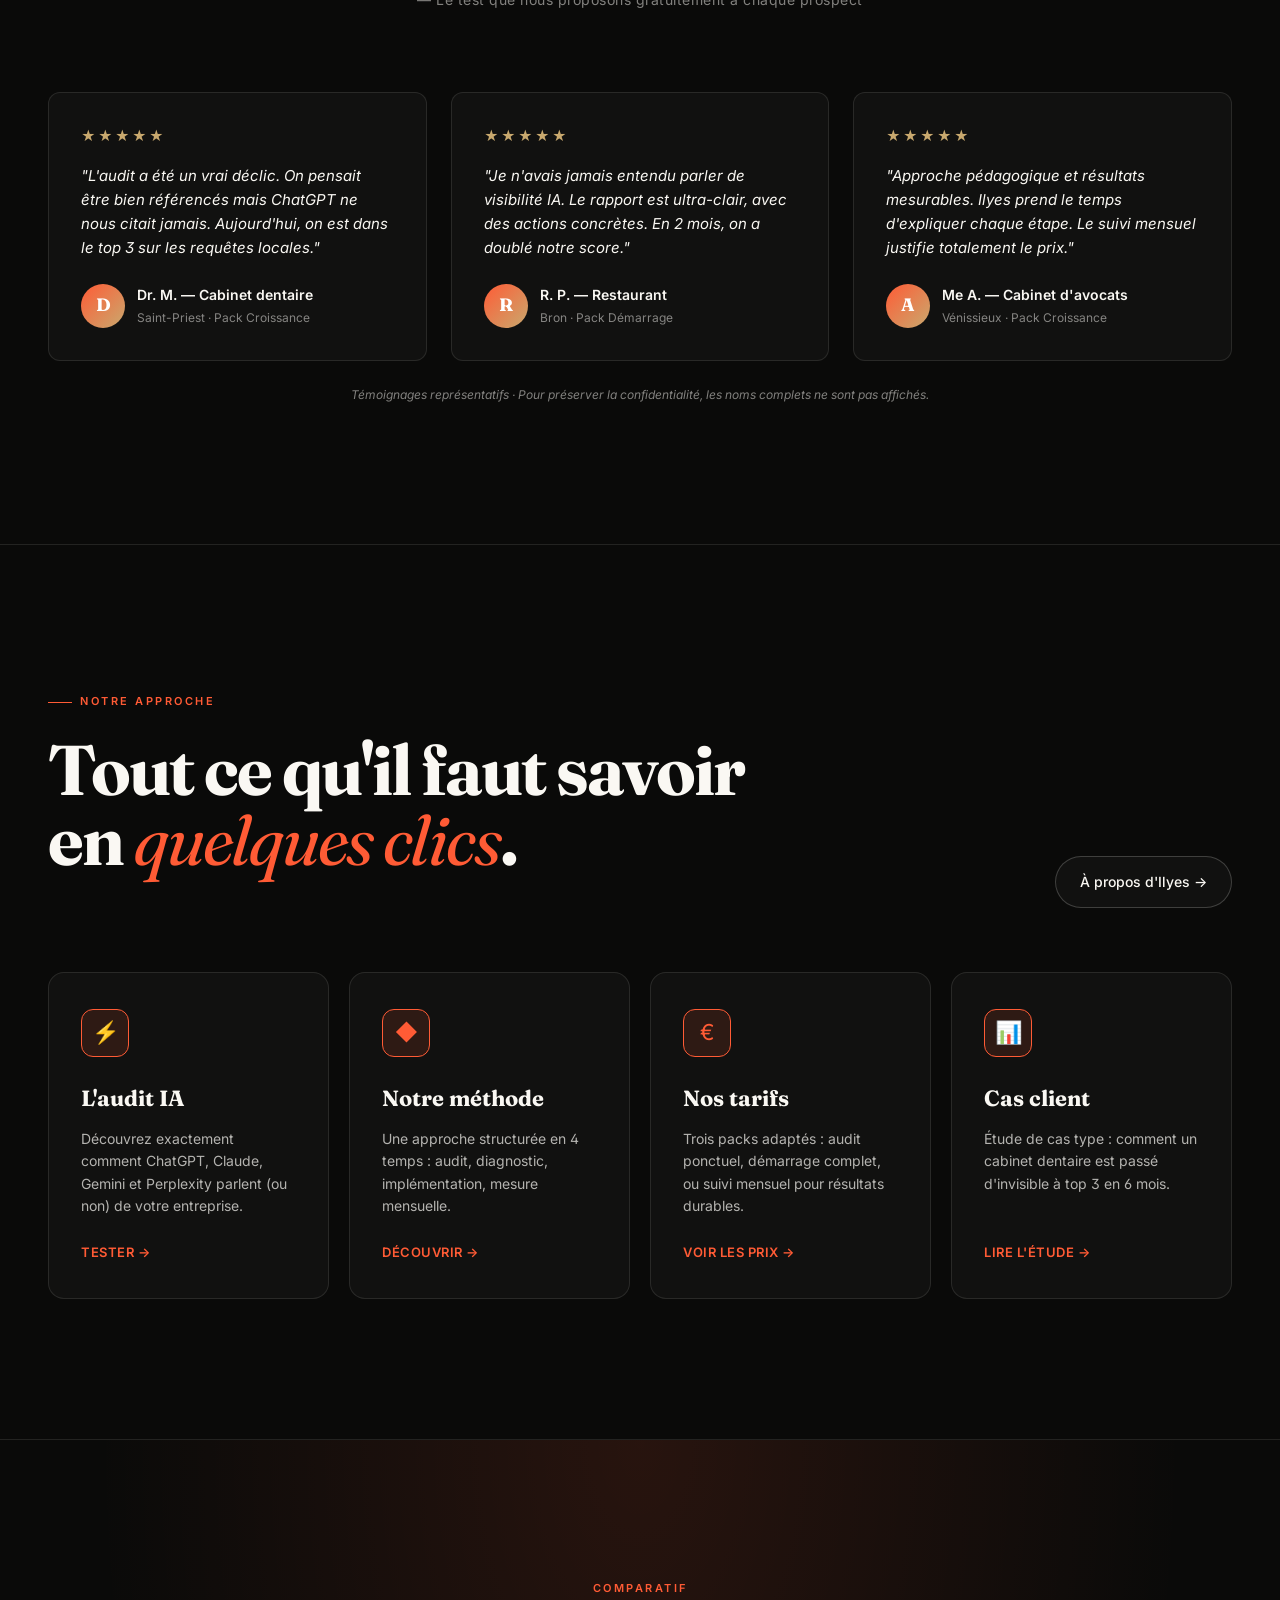
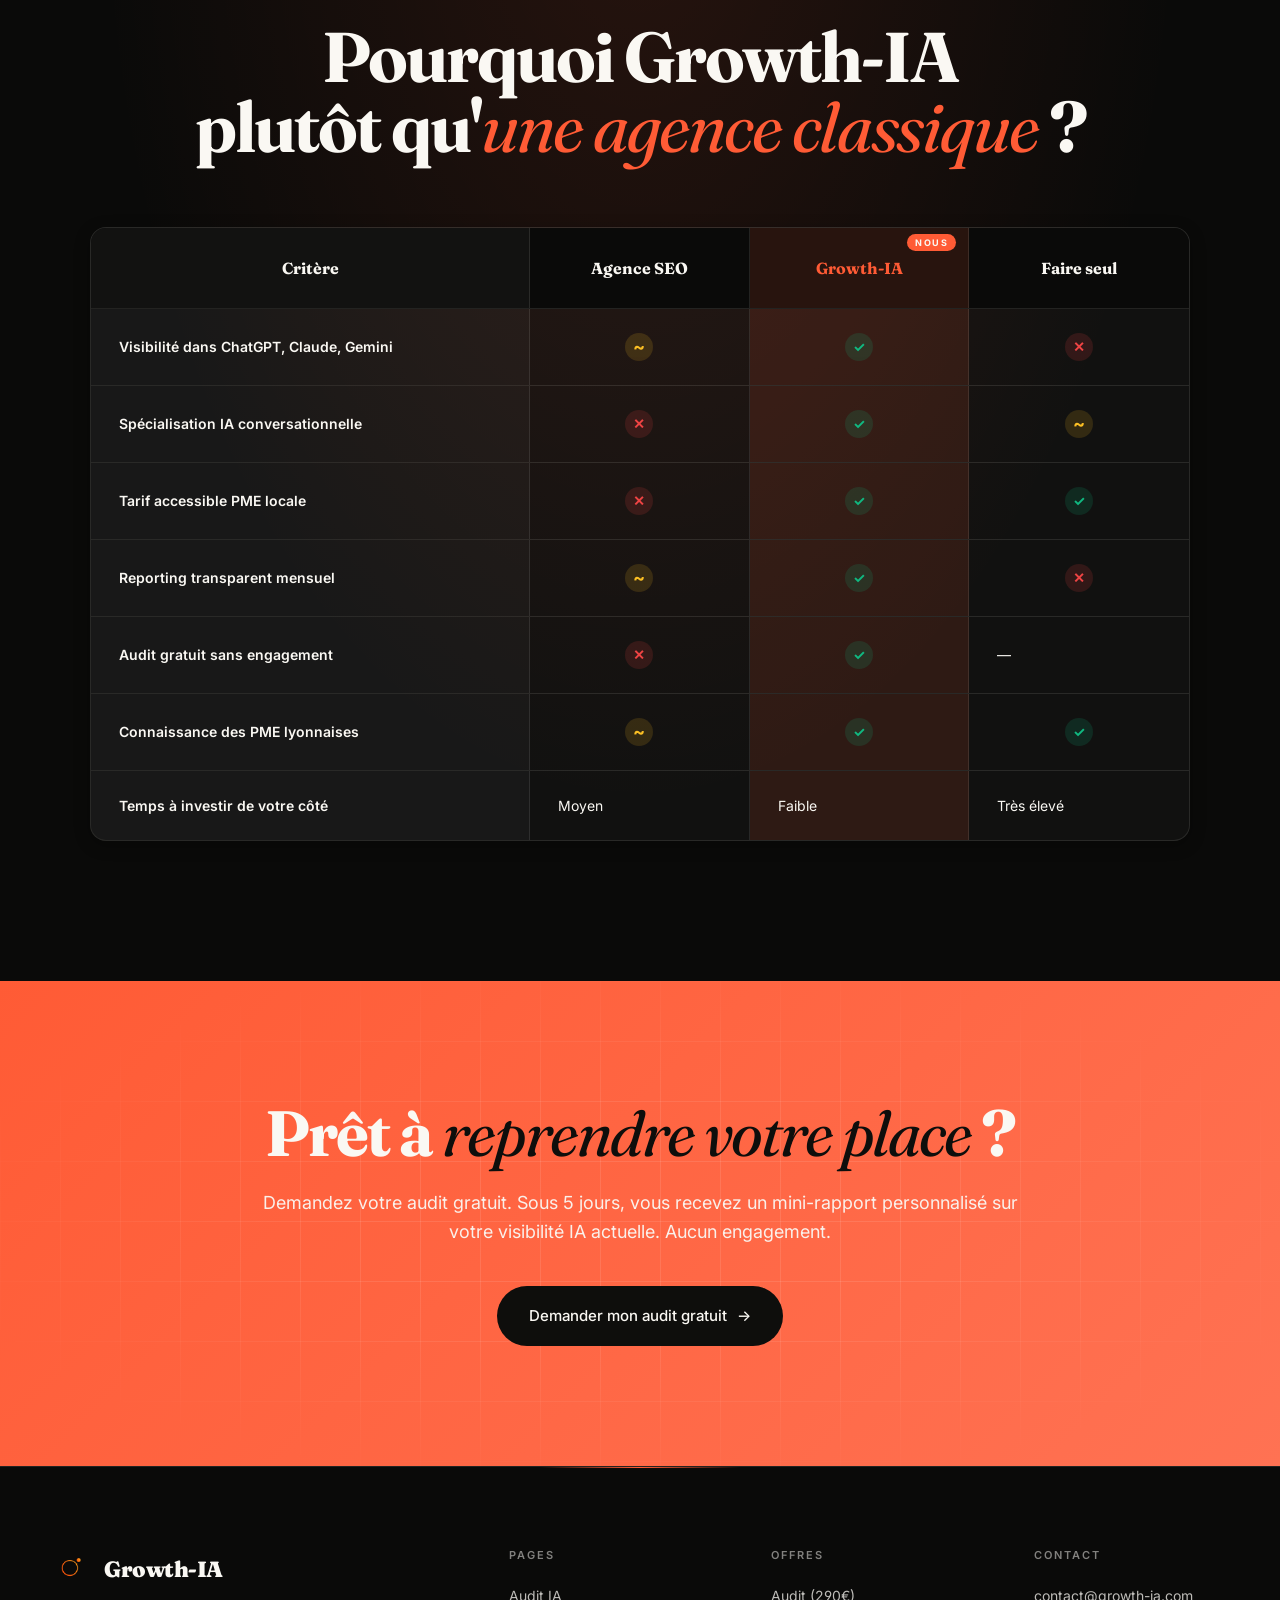
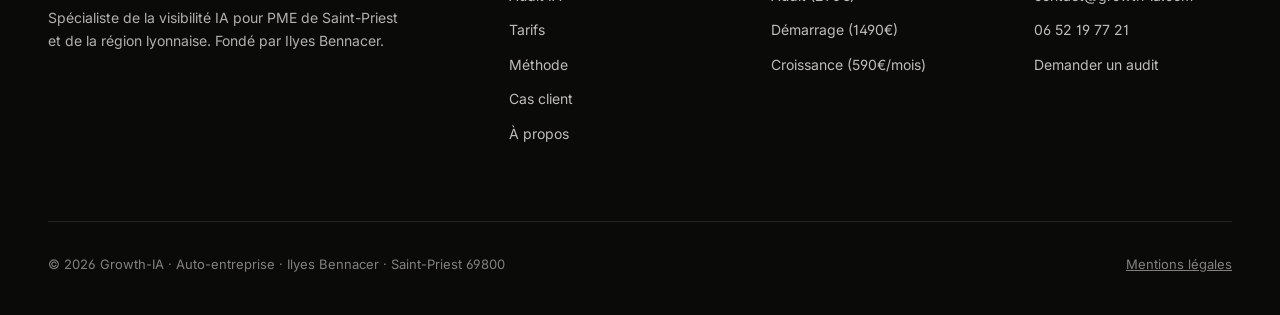
==== commit 3019ce02: "c" ====
--- a/index.html
+++ b/index.html
@@ -759,14 +759,14 @@
     <button class="menu-toggle" aria-label="Ouvrir le menu">
       <span class="menu-toggle-icon"><span></span><span></span><span></span></span>
     </button>
-    <a href="index.html" class="logo"><img src="assets/logo-symbole.png" alt="Growth-IA" class="logo-img"><span class="logo-text">Growth-IA</span></a>
+    <a href="/" class="logo"><img src="assets/logo-symbole.png" alt="Growth-IA" class="logo-img"><span class="logo-text">Growth-IA</span></a>
   </div>
   <div class="nav-actions">
     <button class="theme-toggle" id="themeToggle" aria-label="Changer de thème">
       <span class="icon-moon">🌙</span>
       <span class="icon-sun">☀️</span>
     </button>
-    <a href="contact.html" class="cta-nav">Audit gratuit</a>
+    <a href="/contact" class="cta-nav">Audit gratuit</a>
   </div>
 </nav>
 
@@ -774,14 +774,14 @@
 
 <aside class="nav-panel" id="navPanel">
   <ul class="nav-links">
-    <li><a href="index.html" class="active">Accueil</a></li>
-    <li><a href="audit.html">Audit IA</a></li>
-    <li><a href="tarifs.html">Tarifs</a></li>
-    <li><a href="methode.html">Méthode</a></li>
-    <li><a href="cas-client.html">Cas client</a></li>
-    <li><a href="blog.html">Blog</a></li>
-    <li><a href="apropos.html">À propos</a></li>
-    <li><a href="contact.html">Contact</a></li>
+    <li><a href="/" class="active">Accueil</a></li>
+    <li><a href="/audit">Audit IA</a></li>
+    <li><a href="/tarifs">Tarifs</a></li>
+    <li><a href="/methode">Méthode</a></li>
+    <li><a href="/cas-client">Cas client</a></li>
+    <li><a href="/blog">Blog</a></li>
+    <li><a href="/apropos">À propos</a></li>
+    <li><a href="/contact">Contact</a></li>
   </ul>
   <div class="nav-panel-footer">
     <div class="nav-panel-footer-label">Contact direct</div>
@@ -818,11 +818,11 @@
       </p>
       
       <div class="hero-ctas fade-in">
-        <a href="audit.html" class="btn-primary">
+        <a href="/audit" class="btn-primary">
           Tester ma visibilité
           <span>→</span>
         </a>
-        <a href="methode.html" class="btn-secondary">Découvrir la méthode</a>
+        <a href="/methode" class="btn-secondary">Découvrir la méthode</a>
       </div>
       
       <div class="hero-trust fade-in">
@@ -959,34 +959,34 @@
         <div class="section-label fade-in">Notre approche</div>
         <h2 class="section-title fade-in">Tout ce qu'il faut savoir<br>en <em>quelques clics</em>.</h2>
       </div>
-      <a href="apropos.html" class="btn-ghost offers-header-cta">
+      <a href="/apropos" class="btn-ghost offers-header-cta">
         À propos d'Ilyes →
       </a>
     </div>
     
     <div class="cards-grid">
-      <a href="audit.html" class="preview-card fade-in">
+      <a href="/audit" class="preview-card fade-in">
         <div class="preview-card-icon">⚡</div>
         <h3>L'audit IA</h3>
         <p>Découvrez exactement comment ChatGPT, Claude, Gemini et Perplexity parlent (ou non) de votre entreprise.</p>
         <span class="preview-card-link">Tester →</span>
       </a>
       
-      <a href="methode.html" class="preview-card fade-in">
+      <a href="/methode" class="preview-card fade-in">
         <div class="preview-card-icon">◆</div>
         <h3>Notre méthode</h3>
         <p>Une approche structurée en 4 temps : audit, diagnostic, implémentation, mesure mensuelle.</p>
         <span class="preview-card-link">Découvrir →</span>
       </a>
       
-      <a href="tarifs.html" class="preview-card fade-in">
+      <a href="/tarifs" class="preview-card fade-in">
         <div class="preview-card-icon">€</div>
         <h3>Nos tarifs</h3>
         <p>Trois packs adaptés : audit ponctuel, démarrage complet, ou suivi mensuel pour résultats durables.</p>
         <span class="preview-card-link">Voir les prix →</span>
       </a>
       
-      <a href="cas-client.html" class="preview-card fade-in">
+      <a href="/cas-client" class="preview-card fade-in">
         <div class="preview-card-icon">📊</div>
         <h3>Cas client</h3>
         <p>Étude de cas type : comment un cabinet dentaire est passé d'invisible à top 3 en 6 mois.</p>
@@ -1060,7 +1060,7 @@
   <div class="cta-final-content">
     <h2 class="section-title">Prêt à <em>reprendre votre place</em> ?</h2>
     <p>Demandez votre audit gratuit. Sous 5 jours, vous recevez un mini-rapport personnalisé sur votre visibilité IA actuelle. Aucun engagement.</p>
-    <a href="contact.html" class="btn-primary">
+    <a href="/contact" class="btn-primary">
       Demander mon audit gratuit
       <span>→</span>
     </a>
@@ -1071,35 +1071,35 @@
 <footer>
   <div class="footer-content">
     <div>
-      <a href="index.html" class="logo" style="margin-bottom: 16px;"><img src="assets/logo-symbole.png" alt="Growth-IA" class="logo-img"><span class="logo-text">Growth-IA</span></a>
+      <a href="/" class="logo" style="margin-bottom: 16px;"><img src="assets/logo-symbole.png" alt="Growth-IA" class="logo-img"><span class="logo-text">Growth-IA</span></a>
       <p class="footer-brand">
         Spécialiste de la visibilité IA pour PME de Saint-Priest et de la région lyonnaise. Fondé par Ilyes Bennacer.
       </p>
     </div>
     <div class="footer-col">
       <h4>Pages</h4>
-      <a href="audit.html">Audit IA</a>
-      <a href="tarifs.html">Tarifs</a>
-      <a href="methode.html">Méthode</a>
-      <a href="cas-client.html">Cas client</a>
-      <a href="apropos.html">À propos</a>
+      <a href="/audit">Audit IA</a>
+      <a href="/tarifs">Tarifs</a>
+      <a href="/methode">Méthode</a>
+      <a href="/cas-client">Cas client</a>
+      <a href="/apropos">À propos</a>
     </div>
     <div class="footer-col">
       <h4>Offres</h4>
-      <a href="tarifs.html#audit">Audit (290€)</a>
-      <a href="tarifs.html#demarrage">Démarrage (1490€)</a>
-      <a href="tarifs.html#croissance">Croissance (590€/mois)</a>
+      <a href="/tarifs#audit">Audit (290€)</a>
+      <a href="/tarifs#demarrage">Démarrage (1490€)</a>
+      <a href="/tarifs#croissance">Croissance (590€/mois)</a>
     </div>
     <div class="footer-col">
       <h4>Contact</h4>
       <a href="mailto:contact@growth-ia.com">contact@growth-ia.com</a>
       <a href="tel:0652197721">06 52 19 77 21</a>
-      <a href="contact.html">Demander un audit</a>
+      <a href="/contact">Demander un audit</a>
     </div>
   </div>
   <div class="footer-bottom">
     <span>© 2026 Growth-IA · Auto-entreprise · Ilyes Bennacer · Saint-Priest 69800</span>
-    <span><a href="mentions.html" style="color: inherit;">Mentions légales</a></span>
+    <span><a href="/mentions" style="color: inherit;">Mentions légales</a></span>
   </div>
 </footer>
 
